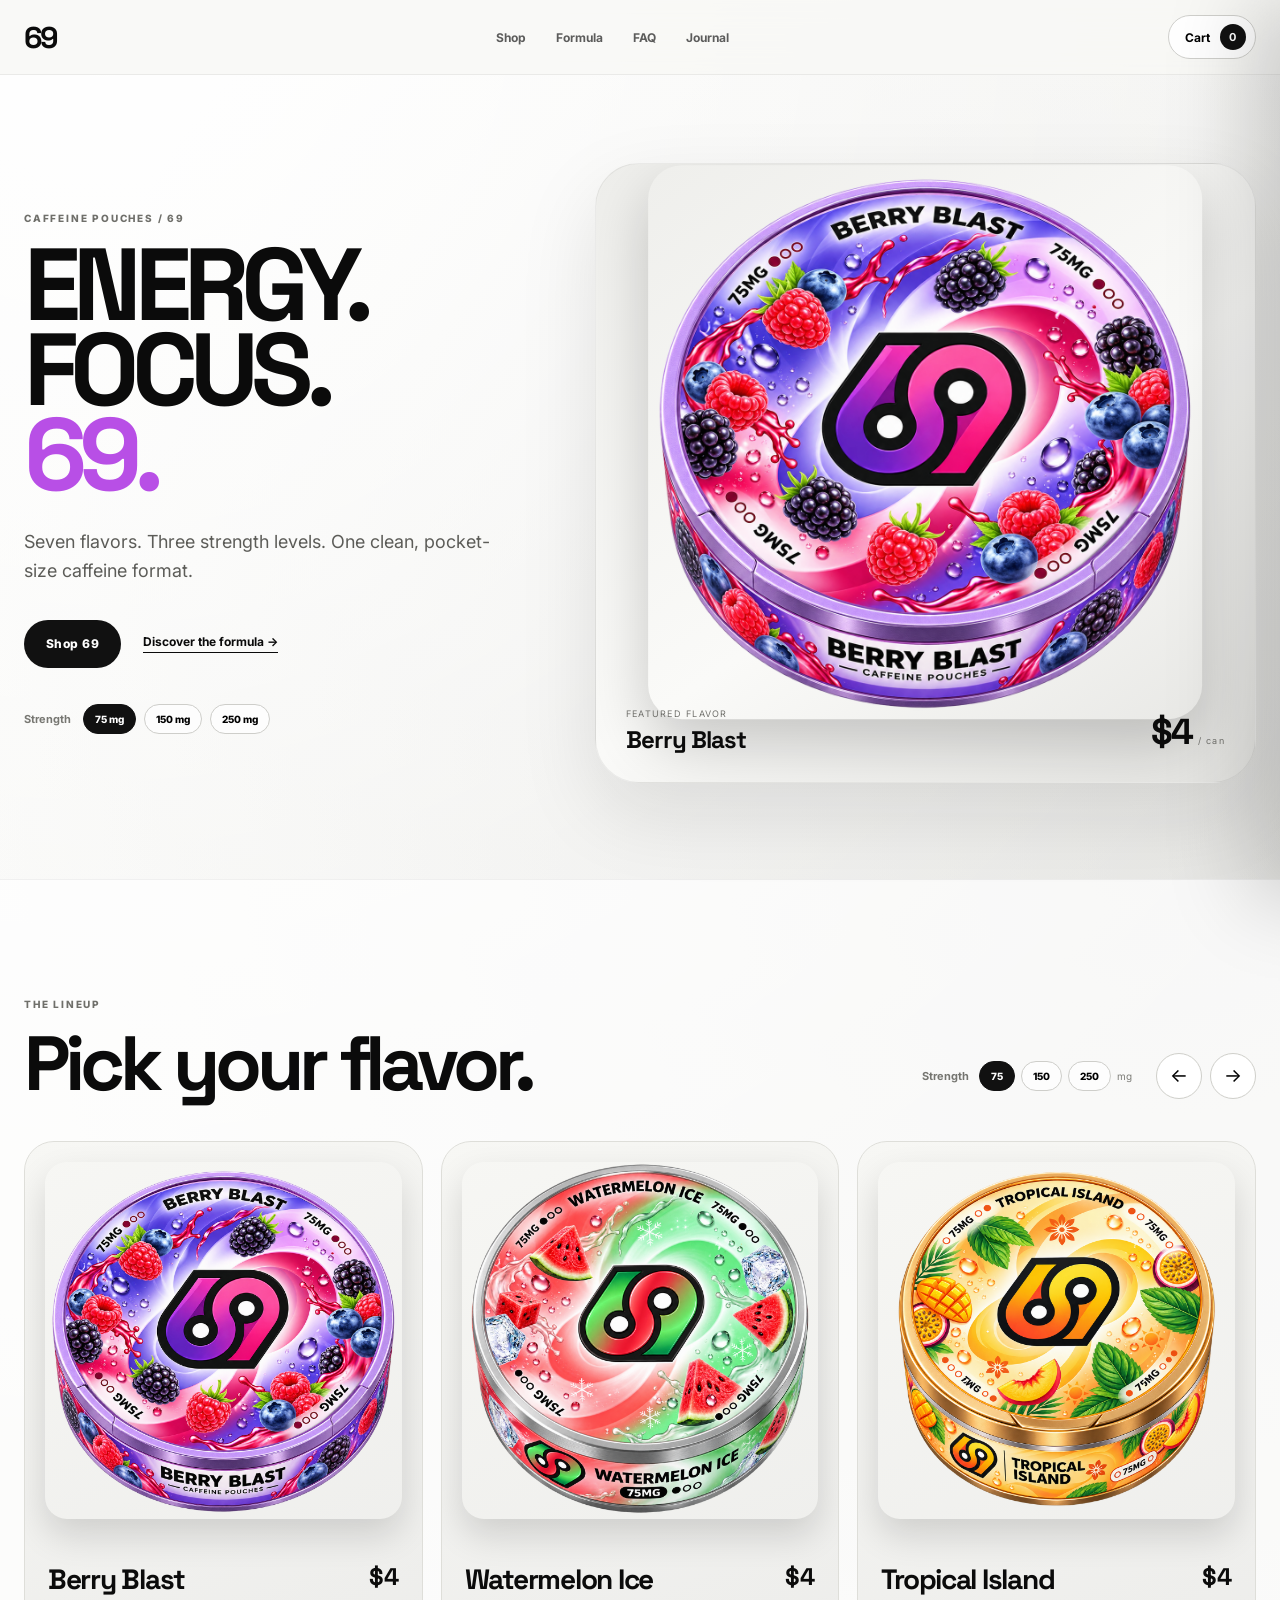
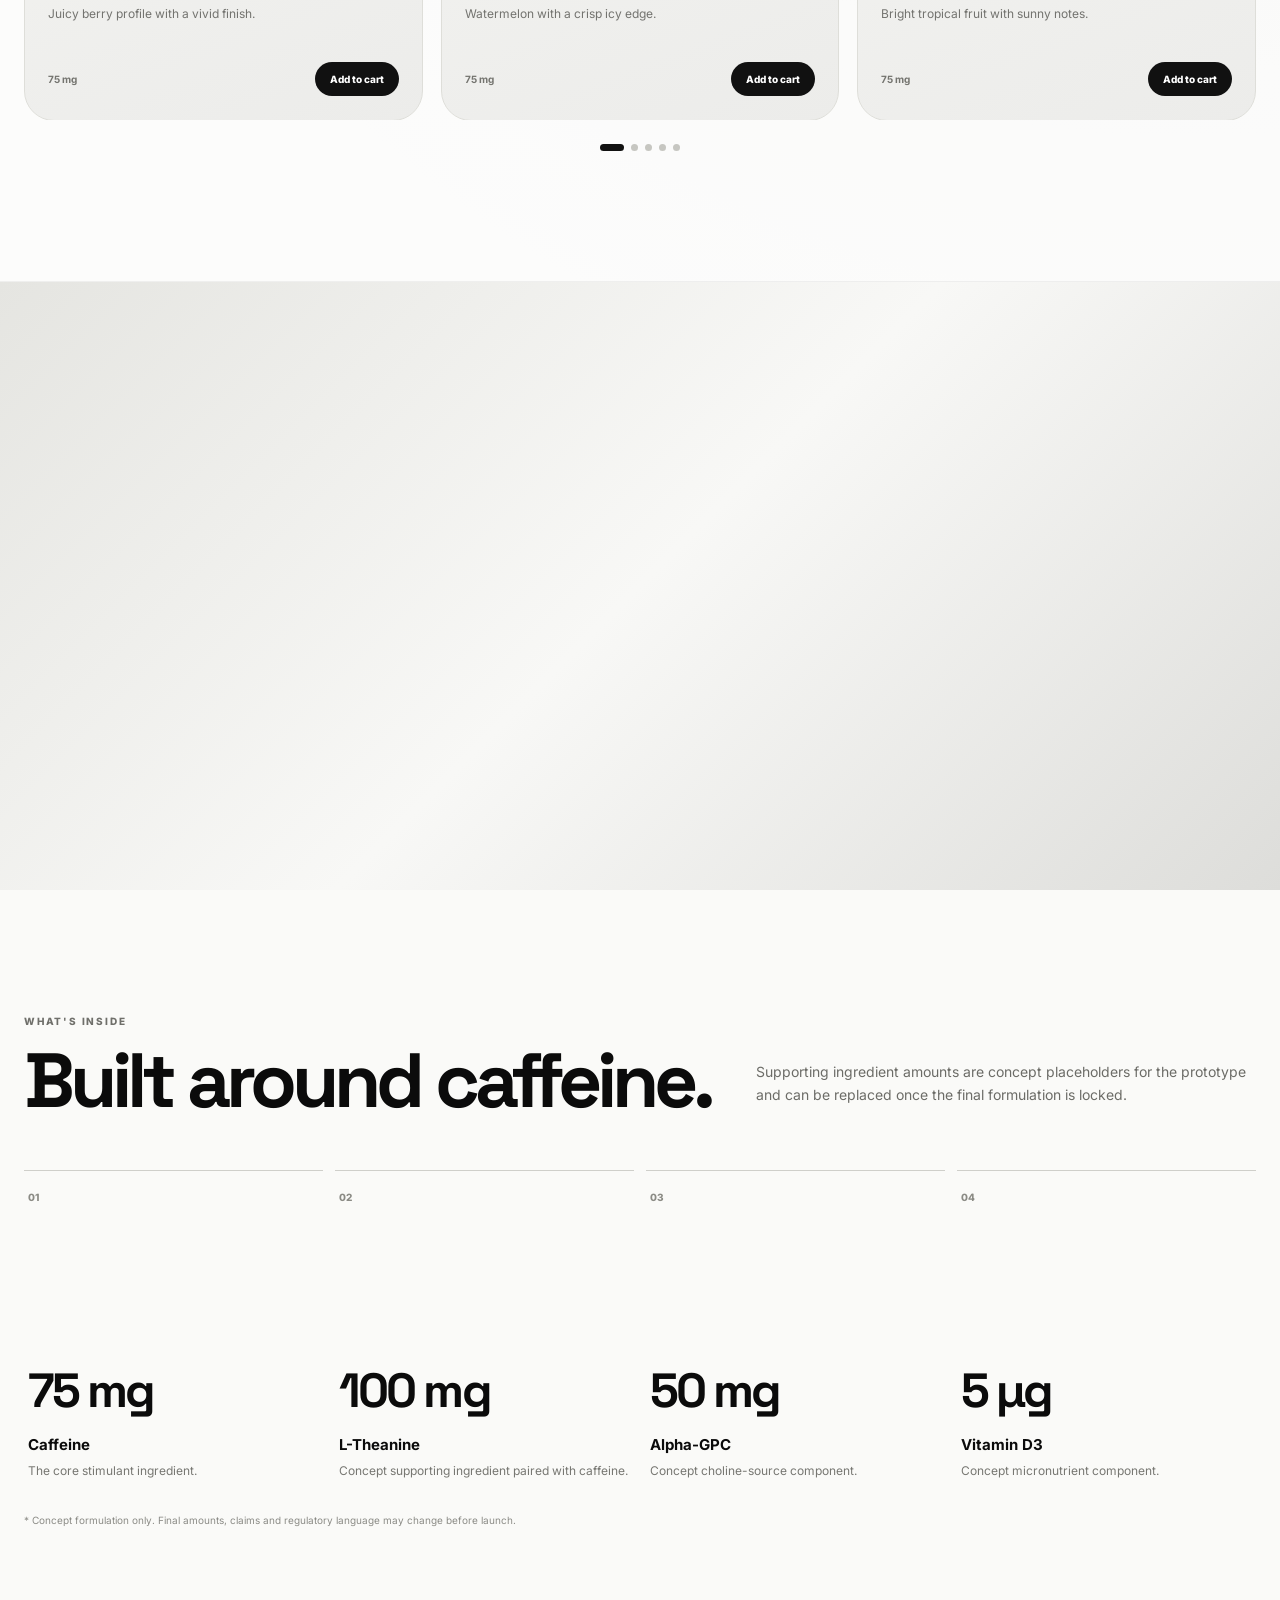
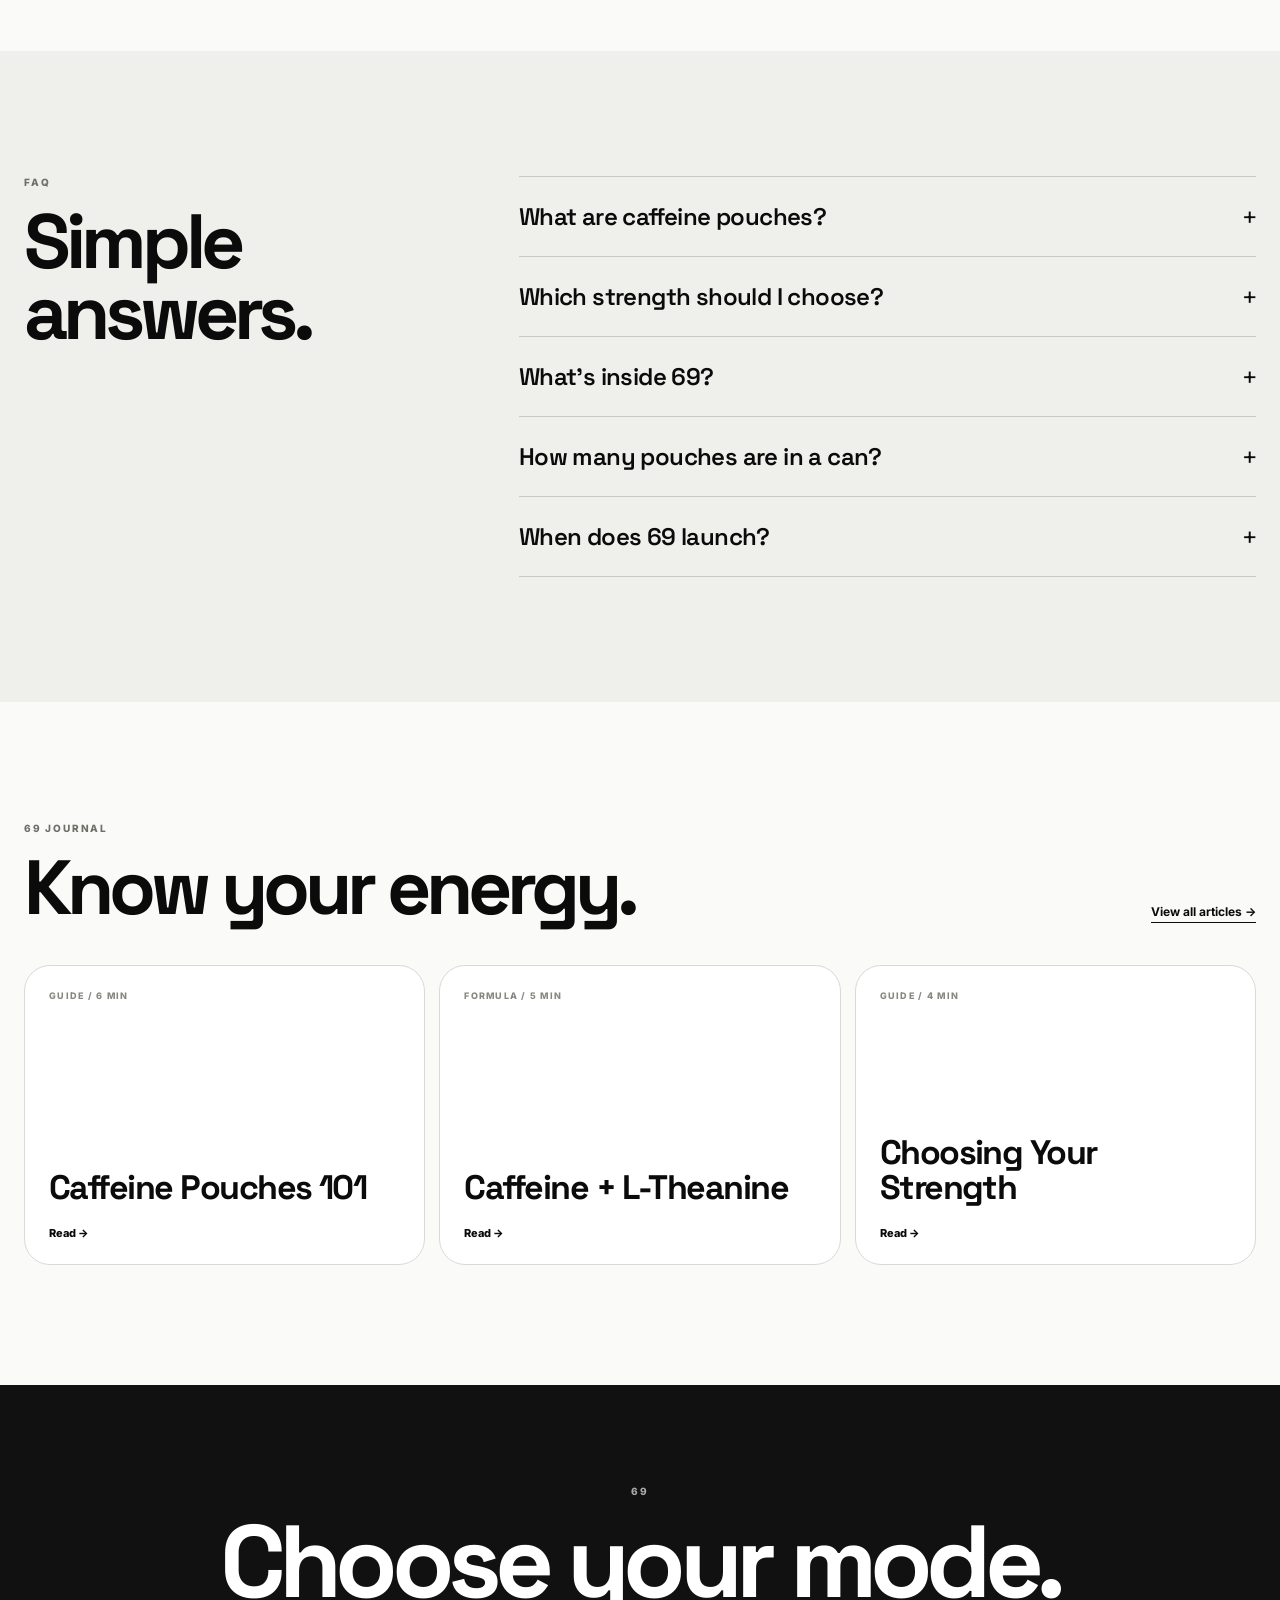
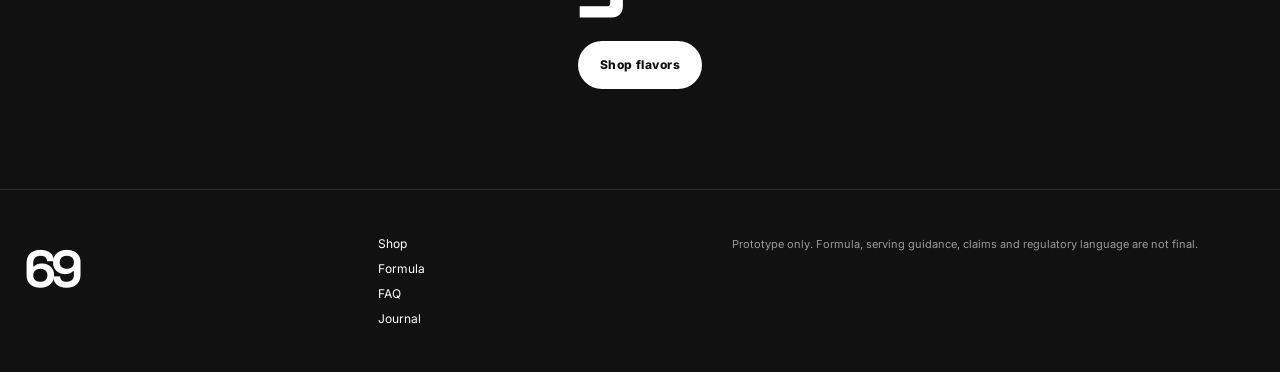
==== index.html @ 5a9ad664 "Add files via upload" ====
<!doctype html>
<html lang="en">
<head>
  <meta charset="utf-8" />
  <meta name="viewport" content="width=device-width, initial-scale=1" />
  <meta name="theme-color" content="#f7f7f5" />
  <meta name="description" content="69 caffeine pouches — seven flavors, three strength levels." />
  <title>69 — Caffeine Pouches</title>
  <link rel="preconnect" href="https://fonts.googleapis.com">
  <link rel="preconnect" href="https://fonts.gstatic.com" crossorigin>
  <link href="https://fonts.googleapis.com/css2?family=Inter:wght@400;500;600;700;800&family=Space+Grotesk:wght@500;600;700&display=swap" rel="stylesheet">
  <link rel="stylesheet" href="styles.css?v=4" />
</head>
<body>
  <header class="site-header">
    <nav class="nav shell">
      <a href="#top" class="logo" aria-label="69 home">69</a>
      <div class="nav-links">
        <a href="#shop">Shop</a>
        <a href="#formula">Formula</a>
        <a href="#faq">FAQ</a>
        <a href="blog.html">Journal</a>
      </div>
      <button class="cart-button" id="cartButton" type="button">Cart <span id="cartCount">0</span></button>
    </nav>
  </header>

  <main id="top">
    <section class="hero">
      <div class="shell hero-grid">
        <div class="hero-copy reveal">
          <p class="kicker">CAFFEINE POUCHES / 69</p>
          <h1>ENERGY.<br>FOCUS.<br><span>69.</span></h1>
          <p class="hero-text">Seven flavors. Three strength levels. One clean, pocket-size caffeine format.</p>
          <div class="hero-actions">
            <a href="#shop" class="button button-dark">Shop 69</a>
            <a href="#formula" class="text-link">Discover the formula →</a>
          </div>
          <div class="strength-inline" aria-label="Select caffeine strength">
            <span>Strength</span>
            <button class="active" data-strength="75" type="button">75 mg</button>
            <button data-strength="150" type="button">150 mg</button>
            <button data-strength="250" type="button">250 mg</button>
          </div>
        </div>

        <div class="hero-product reveal">
          <div class="hero-product-bg"></div>
          <img id="heroImage" src="berry-blast-clean-v4.png" alt="Berry Blast 69 caffeine pouch tin">
          <div class="hero-meta">
            <div><small>FEATURED FLAVOR</small><strong id="heroFlavor">Berry Blast</strong></div>
            <div class="hero-price"><strong id="heroPrice">$4</strong><small>/ can</small></div>
          </div>
        </div>
      </div>
    </section>

    <section class="shop-section" id="shop">
      <div class="shell">
        <div class="section-top reveal">
          <div><p class="kicker">THE LINEUP</p><h2>Pick your flavor.</h2></div>
          <div class="shop-tools">
            <div class="strength-control">
              <span>Strength</span>
              <button class="active" data-strength="75" type="button">75</button>
              <button data-strength="150" type="button">150</button>
              <button data-strength="250" type="button">250</button>
              <em>mg</em>
            </div>
            <div class="carousel-arrows">
              <button id="prevFlavor" type="button" aria-label="Previous flavors">←</button>
              <button id="nextFlavor" type="button" aria-label="Next flavors">→</button>
            </div>
          </div>
        </div>

        <div class="carousel-window reveal"><div class="flavor-track" id="flavorTrack"></div></div>
        <div class="carousel-dots" id="carouselDots" aria-label="Flavor carousel position"></div>
      </div>
    </section>

    <section class="statement-section">
      <div class="shell statement-grid reveal">
        <p class="kicker">THE FORMAT</p>
        <h2>NO CUP.<br>NO CAN.<br>JUST <span>69.</span></h2>
        <p>Designed around a simple idea: caffeine should be easy to carry, easy to choose and easy to fit into your day.</p>
      </div>
    </section>

    <section class="formula-section" id="formula">
      <div class="shell">
        <div class="section-top formula-head reveal">
          <div><p class="kicker">WHAT'S INSIDE</p><h2>Built around caffeine.</h2></div>
          <p>Supporting ingredient amounts are concept placeholders for the prototype and can be replaced once the final formulation is locked.</p>
        </div>
        <div class="formula-grid">
          <article class="formula-item reveal"><span>01</span><strong data-key="caffeine">75 mg</strong><h3>Caffeine</h3><p>The core stimulant ingredient.</p></article>
          <article class="formula-item reveal"><span>02</span><strong data-key="theanine">100 mg</strong><h3>L-Theanine</h3><p>Concept supporting ingredient paired with caffeine.</p></article>
          <article class="formula-item reveal"><span>03</span><strong data-key="alpha">50 mg</strong><h3>Alpha-GPC</h3><p>Concept choline-source component.</p></article>
          <article class="formula-item reveal"><span>04</span><strong data-key="vitd">5 µg</strong><h3>Vitamin D3</h3><p>Concept micronutrient component.</p></article>
        </div>
        <p class="formula-note reveal">* Concept formulation only. Final amounts, claims and regulatory language may change before launch.</p>
      </div>
    </section>

    <section class="faq-section" id="faq">
      <div class="shell faq-grid">
        <div class="faq-title reveal"><p class="kicker">FAQ</p><h2>Simple answers.</h2></div>
        <div class="faq-list">
          <details class="reveal"><summary>What are caffeine pouches?</summary><p>A pouch-format caffeine product concept designed to be used without a drink. Final use instructions and classification will depend on the finished product.</p></details>
          <details class="reveal"><summary>Which strength should I choose?</summary><p>The current concept uses 75 mg, 150 mg and 250 mg tiers. The highest tier is high caffeine and should receive dedicated formulation and safety review before launch.</p></details>
          <details class="reveal"><summary>What's inside 69?</summary><p>The current prototype is built around caffeine with concept amounts of L-Theanine, Alpha-GPC and Vitamin D3. Supporting ingredient amounts are not final.</p></details>
          <details class="reveal"><summary>How many pouches are in a can?</summary><p>That is not locked yet. The website is structured so pouch count, net weight and formula details can be updated later.</p></details>
          <details class="reveal"><summary>When does 69 launch?</summary><p>This is still a concept storefront. Final formulation, production, compliance and launch timing have not been confirmed.</p></details>
        </div>
      </div>
    </section>

    <section class="journal-section">
      <div class="shell">
        <div class="section-top reveal">
          <div><p class="kicker">69 JOURNAL</p><h2>Know your energy.</h2></div>
          <a href="blog.html" class="text-link">View all articles →</a>
        </div>
        <div class="journal-grid">
          <a href="blog.html#what-are-caffeine-pouches" class="journal-card reveal"><small>GUIDE / 6 MIN</small><h3>Caffeine Pouches 101</h3><span>Read →</span></a>
          <a href="blog.html#caffeine-theanine" class="journal-card reveal"><small>FORMULA / 5 MIN</small><h3>Caffeine + L-Theanine</h3><span>Read →</span></a>
          <a href="blog.html#strength" class="journal-card reveal"><small>GUIDE / 4 MIN</small><h3>Choosing Your Strength</h3><span>Read →</span></a>
        </div>
      </div>
    </section>

    <section class="closing-section">
      <div class="shell closing reveal"><p class="kicker">69</p><h2>Choose your mode.</h2><a href="#shop" class="button button-light">Shop flavors</a></div>
    </section>
  </main>

  <footer>
    <div class="shell footer-grid">
      <div class="footer-brand">69</div>
      <div class="footer-links"><a href="#shop">Shop</a><a href="#formula">Formula</a><a href="#faq">FAQ</a><a href="blog.html">Journal</a></div>
      <p>Prototype only. Formula, serving guidance, claims and regulatory language are not final.</p>
    </div>
  </footer>

  <aside class="cart-drawer" id="cartDrawer" aria-hidden="true">
    <div class="cart-overlay" id="cartOverlay"></div>
    <div class="cart-panel">
      <div class="cart-head"><div><small>69 CART</small><h3>Your selection</h3></div><button id="cartClose" type="button" aria-label="Close cart">×</button></div>
      <div id="cartItems" class="cart-items"></div>
      <div id="cartEmpty" class="cart-empty">Your cart is empty.</div>
      <div class="cart-bottom"><div><span>Subtotal</span><strong id="cartTotal">$0</strong></div><button class="button button-dark checkout-button" id="checkoutButton" type="button">Checkout demo</button><small>No payment is processed in this prototype.</small></div>
    </div>
  </aside>

  <div class="toast" id="toast"></div>
  <script src="script.js?v=4"></script>
</body>
</html>
---- styles.css ----
:root{--bg:#f7f7f5;--paper:#fff;--soft:#efefed;--ink:#0b0b0b;--muted:#6f6f6a;--line:#dcdcd7;--accent:#a84fe0;--accent-rgb:168,79,224;--shadow:0 30px 80px rgba(20,20,20,.10)}
*{box-sizing:border-box}html{scroll-behavior:smooth}body{margin:0;background:radial-gradient(circle at 8% 0%,rgba(255,255,255,.95),transparent 28%),radial-gradient(circle at 92% 16%,rgba(215,215,212,.55),transparent 27%),linear-gradient(180deg,#fafaf8 0%,#f3f3f0 45%,#fafaf8 100%);color:var(--ink);font-family:Inter,system-ui,sans-serif;overflow-x:hidden}a{color:inherit;text-decoration:none}button,input{font:inherit}.shell{width:min(1240px,calc(100% - 48px));margin:0 auto}
.site-header{position:sticky;top:0;z-index:50;background:rgba(248,248,246,.82);backdrop-filter:blur(18px);border-bottom:1px solid rgba(0,0,0,.06)}.nav{height:74px;display:flex;align-items:center;justify-content:space-between;gap:28px}.logo{font-family:"Space Grotesk";font-size:30px;font-weight:700;letter-spacing:-.09em}.nav-links{display:flex;gap:30px;font-size:12px;font-weight:700}.nav-links a{opacity:.66;transition:.2s}.nav-links a:hover{opacity:1}.cart-button{border:1px solid #cfcfcb;background:#fff;border-radius:999px;padding:8px 9px 8px 16px;display:flex;align-items:center;gap:10px;font-weight:700;font-size:12px;cursor:pointer}.cart-button span{width:26px;height:26px;border-radius:50%;display:grid;place-items:center;background:#111;color:#fff;font-size:11px}
.hero{padding:88px 0 96px;min-height:780px;display:flex;align-items:center}.hero-grid{display:grid;grid-template-columns:.86fr 1.14fr;gap:72px;align-items:center}.kicker{margin:0 0 18px;font-size:10px;font-weight:800;letter-spacing:.18em;color:#6f6f6a;text-transform:uppercase}.hero h1{margin:0;font-family:"Space Grotesk";font-size:clamp(70px,8vw,122px);line-height:.83;letter-spacing:-.075em;font-weight:700}.hero h1 span{color:var(--accent)}.hero-text{margin:30px 0 0;max-width:520px;font-size:18px;line-height:1.62;color:#5c5c58}.hero-actions{display:flex;align-items:center;gap:22px;margin-top:34px;flex-wrap:wrap}.button{display:inline-flex;align-items:center;justify-content:center;min-height:48px;padding:0 21px;border-radius:999px;border:1px solid transparent;font-size:12px;font-weight:800;letter-spacing:.04em;cursor:pointer}.button-dark{background:#111;color:#fff}.button-light{background:#fff;color:#111}.text-link{font-size:12px;font-weight:700;border-bottom:1px solid currentColor;padding-bottom:3px}.strength-inline{display:flex;align-items:center;gap:8px;margin-top:36px}.strength-inline span{font-size:11px;font-weight:700;color:#777772;margin-right:4px}.strength-inline button,.strength-control button{border:1px solid #cececa;background:rgba(255,255,255,.72);border-radius:999px;padding:8px 11px;font-size:10px;font-weight:800;cursor:pointer;transition:.2s}.strength-inline button.active,.strength-control button.active{background:#111;color:#fff;border-color:#111}
.hero-product{position:relative;min-height:620px;border-radius:44px;overflow:hidden;background:radial-gradient(circle at 55% 42%,rgba(var(--accent-rgb),.14),transparent 28%),linear-gradient(145deg,#eeeeeb,#fafaf8 55%,#e4e4e1);border:1px solid rgba(0,0,0,.06);box-shadow:var(--shadow)}.hero-product-bg{position:absolute;inset:10% 14% 15%;border-radius:50%;filter:blur(30px);background:radial-gradient(circle,rgba(var(--accent-rgb),.20),transparent 66%)}.hero-product img{position:absolute;width:min(84%,590px);left:50%;top:45%;transform:translate(-50%,-50%);border-radius:34px;box-shadow:0 24px 60px rgba(0,0,0,.20);transition:opacity .25s ease,transform .35s ease}.hero-meta{position:absolute;left:30px;right:30px;bottom:27px;display:flex;align-items:flex-end;justify-content:space-between;gap:24px}.hero-meta small{display:block;font-size:9px;letter-spacing:.14em;color:#70706c;margin-bottom:5px}.hero-meta strong{font-family:"Space Grotesk";font-size:24px;letter-spacing:-.04em}.hero-price{text-align:right}.hero-price strong{font-size:36px}.hero-price small{display:inline;margin-left:5px}
.shop-section{padding:118px 0 130px;background:rgba(255,255,255,.72);border-top:1px solid rgba(0,0,0,.05);border-bottom:1px solid rgba(0,0,0,.05)}.section-top{display:flex;justify-content:space-between;align-items:flex-end;gap:40px;margin-bottom:42px}.section-top h2,.statement-grid h2,.faq-title h2,.closing h2{margin:0;font-family:"Space Grotesk";font-size:clamp(50px,6vw,86px);letter-spacing:-.065em;line-height:.92}.shop-tools{display:flex;align-items:center;gap:24px}.strength-control{display:flex;align-items:center;gap:6px}.strength-control>span{font-size:11px;font-weight:700;color:#757570;margin-right:4px}.strength-control em{font-style:normal;font-size:10px;color:#7c7c77}.carousel-arrows{display:flex;gap:8px}.carousel-arrows button{width:46px;height:46px;border-radius:50%;border:1px solid #cfcfca;background:#fff;font-size:19px;cursor:pointer;transition:.2s}.carousel-arrows button:hover{background:#111;color:#fff;border-color:#111}.carousel-window{overflow:hidden}.flavor-track{display:flex;gap:18px;transition:transform .55s cubic-bezier(.22,.61,.36,1);will-change:transform}.flavor-card{flex:0 0 calc((100% - 36px)/3);background:linear-gradient(160deg,#f7f7f4,#ececea);border:1px solid #deded9;border-radius:30px;overflow:hidden;transition:.28s ease;position:relative}.flavor-card:hover{transform:translateY(-5px);box-shadow:0 24px 55px rgba(20,20,20,.09)}.flavor-visual{aspect-ratio:1/1;display:flex;align-items:center;justify-content:center;padding:20px;background:radial-gradient(circle at 50% 48%,rgba(var(--local-rgb),.12),transparent 50%)}.flavor-visual img{width:100%;display:block;border-radius:22px;box-shadow:0 16px 35px rgba(0,0,0,.14);transition:.35s ease}.flavor-info{padding:22px 23px 24px}.flavor-info-row{display:flex;align-items:flex-start;justify-content:space-between;gap:18px}.flavor-info h3{margin:0;font-family:"Space Grotesk";font-size:28px;letter-spacing:-.045em}.flavor-info p{margin:8px 0 0;color:#73736f;font-size:12px;line-height:1.5;min-height:37px}.flavor-price{font-family:"Space Grotesk";font-size:24px;font-weight:700;white-space:nowrap}.flavor-actions{display:flex;align-items:center;justify-content:space-between;gap:12px;margin-top:20px}.flavor-strength{font-size:10px;color:#74746f;font-weight:700}.add-button{border:0;background:#111;color:#fff;border-radius:999px;padding:11px 15px;font-size:10px;font-weight:800;cursor:pointer}.carousel-dots{display:flex;justify-content:center;gap:7px;margin-top:24px}.carousel-dots button{width:7px;height:7px;border:0;border-radius:50%;background:#c6c6c1;padding:0;cursor:pointer;transition:.2s}.carousel-dots button.active{width:24px;border-radius:999px;background:#111}
.statement-section{padding:145px 0;background:linear-gradient(135deg,#e5e5e1 0%,#f8f8f6 50%,#ddddda 100%)}.statement-grid{display:grid;grid-template-columns:.35fr 1.3fr .55fr;gap:44px;align-items:end}.statement-grid h2{font-size:clamp(72px,9vw,132px)}.statement-grid h2 span{color:var(--accent)}.statement-grid>p:last-child{font-size:15px;line-height:1.65;color:#656560;margin:0 0 8px}
.formula-section{padding:125px 0;background:#fafaf8}.formula-head>p{max-width:500px;margin:0 0 10px;color:#6c6c67;line-height:1.65;font-size:14px}.formula-grid{display:grid;grid-template-columns:repeat(4,1fr);gap:12px;margin-top:54px}.formula-item{min-height:310px;border-top:1px solid #cfcfca;padding:20px 4px 0;display:flex;flex-direction:column}.formula-item>span{font-size:10px;font-weight:800;color:#8b8b85}.formula-item strong{margin:auto 0 14px;font-family:"Space Grotesk";font-size:48px;letter-spacing:-.06em}.formula-item h3{margin:0 0 8px;font-size:15px}.formula-item p{margin:0;color:#777772;font-size:12px;line-height:1.5}.formula-note{margin:34px 0 0;color:#8b8b86;font-size:10px}
.faq-section{padding:125px 0;background:#efefec}.faq-grid{display:grid;grid-template-columns:.72fr 1.28fr;gap:80px}.faq-title{position:sticky;top:120px;align-self:start}.faq-list{border-top:1px solid #c9c9c4}.faq-list details{border-bottom:1px solid #c9c9c4}.faq-list summary{list-style:none;cursor:pointer;padding:24px 0;font-family:"Space Grotesk";font-size:24px;font-weight:600;letter-spacing:-.025em;display:flex;justify-content:space-between;gap:20px}.faq-list summary::-webkit-details-marker{display:none}.faq-list summary:after{content:"+";font-family:Inter;font-weight:400}.faq-list details[open] summary:after{content:"−"}.faq-list p{margin:0;padding:0 0 24px;color:#686863;line-height:1.65;max-width:760px;font-size:14px}
.journal-section{padding:120px 0;background:#fafaf8}.journal-grid{display:grid;grid-template-columns:repeat(3,1fr);gap:14px}.journal-card{min-height:300px;border-radius:26px;padding:24px;border:1px solid #dadad5;background:#fff;display:flex;flex-direction:column;transition:.25s}.journal-card:hover{transform:translateY(-4px);box-shadow:0 20px 45px rgba(0,0,0,.07)}.journal-card small{font-size:9px;letter-spacing:.14em;color:#888882;font-weight:800}.journal-card h3{margin:auto 0 20px;font-family:"Space Grotesk";font-size:34px;line-height:1.02;letter-spacing:-.045em}.journal-card span{font-size:11px;font-weight:800}
.closing-section{padding:100px 0;background:#111;color:#fff}.closing{text-align:center}.closing .kicker{color:#aaa}.closing h2{font-size:clamp(64px,8vw,112px);margin-bottom:32px}footer{background:#111;color:#fff;border-top:1px solid rgba(255,255,255,.12);padding:46px 0}.footer-grid{display:grid;grid-template-columns:.6fr .6fr 1fr;gap:40px;align-items:start}.footer-brand{font-family:"Space Grotesk";font-size:52px;font-weight:700;letter-spacing:-.09em}.footer-links{display:grid;gap:10px;font-size:12px}.footer-grid p{margin:0;color:#999;font-size:11px;line-height:1.6}
.cart-drawer{position:fixed;inset:0;z-index:100;pointer-events:none}.cart-drawer.open{pointer-events:auto}.cart-overlay{position:absolute;inset:0;background:rgba(0,0,0,.25);opacity:0;transition:.25s}.cart-drawer.open .cart-overlay{opacity:1}.cart-panel{position:absolute;right:0;top:0;height:100%;width:min(440px,100%);background:#fafaf8;transform:translateX(100%);transition:.32s ease;padding:28px;display:flex;flex-direction:column;box-shadow:-30px 0 80px rgba(0,0,0,.18)}.cart-drawer.open .cart-panel{transform:none}.cart-head{display:flex;justify-content:space-between;align-items:flex-start;border-bottom:1px solid #d4d4cf;padding-bottom:20px}.cart-head small{font-size:9px;letter-spacing:.15em;color:#777}.cart-head h3{font-family:"Space Grotesk";font-size:32px;margin:5px 0 0;letter-spacing:-.04em}.cart-head button{border:0;background:transparent;font-size:28px;cursor:pointer}.cart-items{display:grid;gap:12px;margin-top:18px;overflow:auto}.cart-item{display:grid;grid-template-columns:70px 1fr auto;gap:13px;align-items:center;padding:10px 0;border-bottom:1px solid #deded9}.cart-item img{width:70px;height:70px;object-fit:cover;border-radius:14px}.cart-item strong{font-size:13px}.cart-item small{display:block;margin-top:4px;color:#777;font-size:10px}.cart-item button{border:0;background:transparent;cursor:pointer;font-size:18px}.cart-empty{margin:auto;text-align:center;color:#8a8a85;font-size:13px}.cart-bottom{margin-top:auto;border-top:1px solid #d4d4cf;padding-top:20px}.cart-bottom>div{display:flex;justify-content:space-between;margin-bottom:18px}.cart-bottom span{font-size:12px}.cart-bottom strong{font-family:"Space Grotesk";font-size:28px}.checkout-button{width:100%}.cart-bottom>small{display:block;text-align:center;color:#858580;font-size:9px;margin-top:10px}.toast{position:fixed;left:50%;bottom:28px;transform:translate(-50%,20px);z-index:130;background:#111;color:#fff;padding:12px 16px;border-radius:999px;font-size:11px;font-weight:700;opacity:0;pointer-events:none;transition:.25s}.toast.show{opacity:1;transform:translate(-50%,0)}.reveal{opacity:0;transform:translateY(18px);transition:opacity .65s ease,transform .65s ease}.reveal.in-view{opacity:1;transform:none}
@media(max-width:1050px){.hero-grid{grid-template-columns:1fr;gap:44px}.hero{padding-top:70px}.hero-product{min-height:600px}.flavor-card{flex-basis:calc((100% - 18px)/2)}.statement-grid{grid-template-columns:1fr}.formula-grid{grid-template-columns:repeat(2,1fr)}.faq-grid{grid-template-columns:1fr;gap:45px}.faq-title{position:static}}
@media(max-width:720px){.shell{width:min(100% - 28px,1240px)}.nav-links{display:none}.hero{padding:60px 0 70px;min-height:auto}.hero h1{font-size:clamp(64px,20vw,90px)}.hero-product{min-height:480px;border-radius:28px}.hero-product img{width:88%}.hero-meta{left:20px;right:20px;bottom:18px}.section-top{align-items:flex-start;flex-direction:column}.shop-tools{width:100%;justify-content:space-between}.flavor-card{flex-basis:100%}.shop-section,.formula-section,.faq-section,.journal-section{padding:85px 0}.statement-section{padding:95px 0}.statement-grid h2{font-size:clamp(58px,18vw,90px)}.formula-grid{grid-template-columns:1fr}.formula-item{min-height:220px}.journal-grid{grid-template-columns:1fr}.footer-grid{grid-template-columns:1fr}.strength-inline{flex-wrap:wrap}}

/* V4 stability fix */
.hero-product img,
.flavor-visual img,
.cart-item img{
  image-rendering:auto;
  backface-visibility:visible;
  will-change:auto;
}
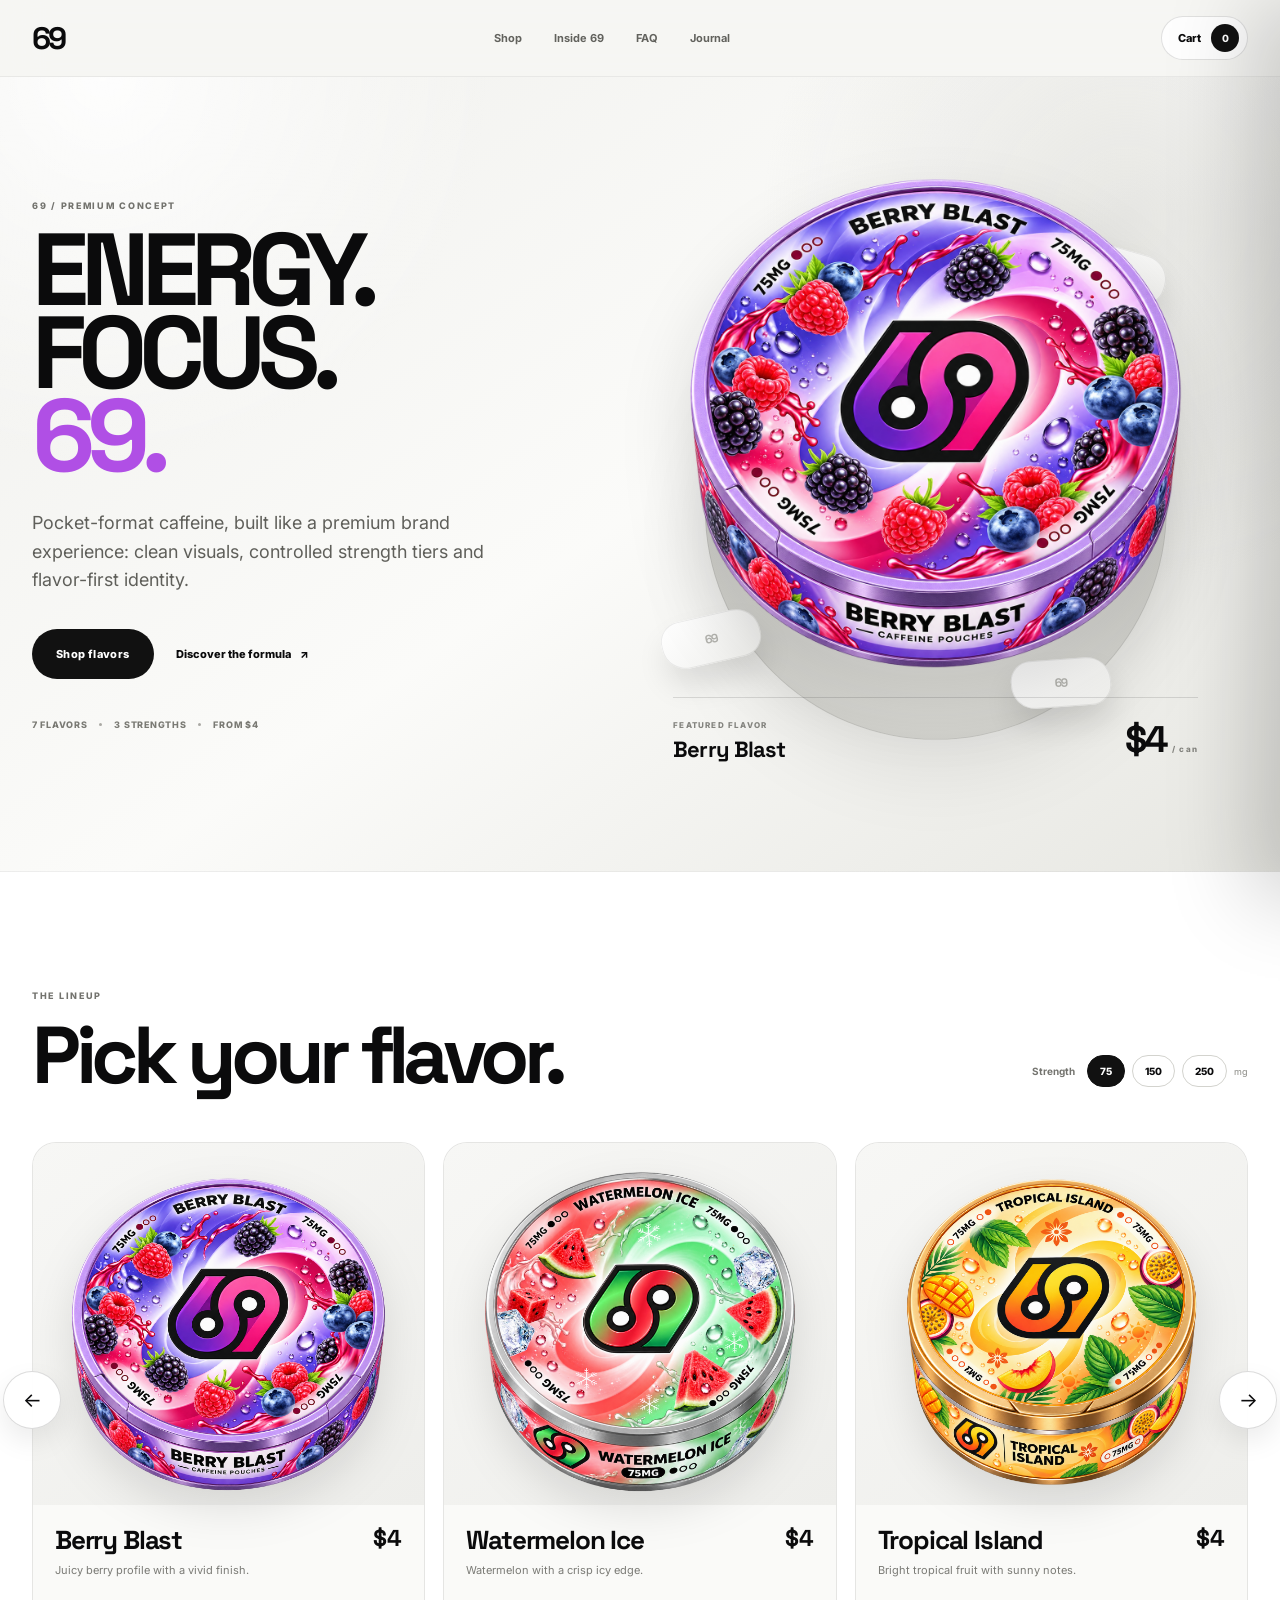
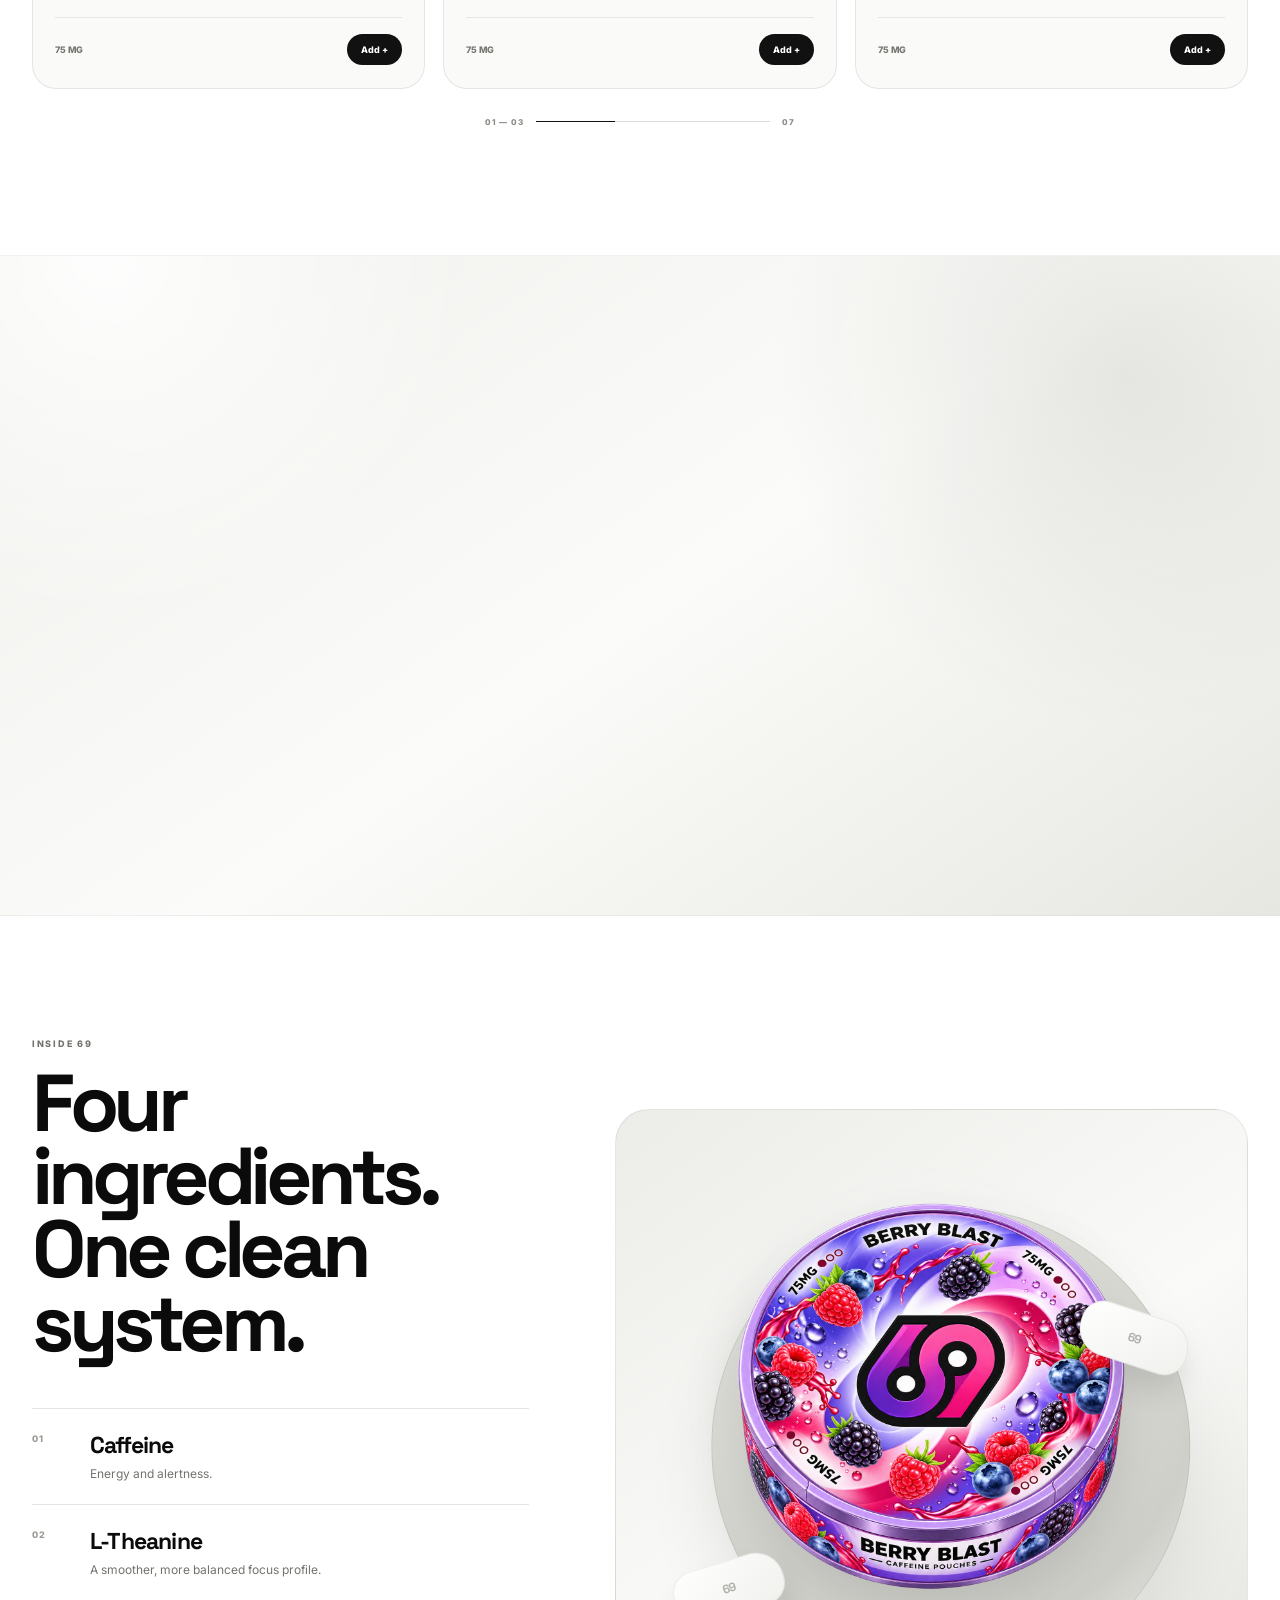
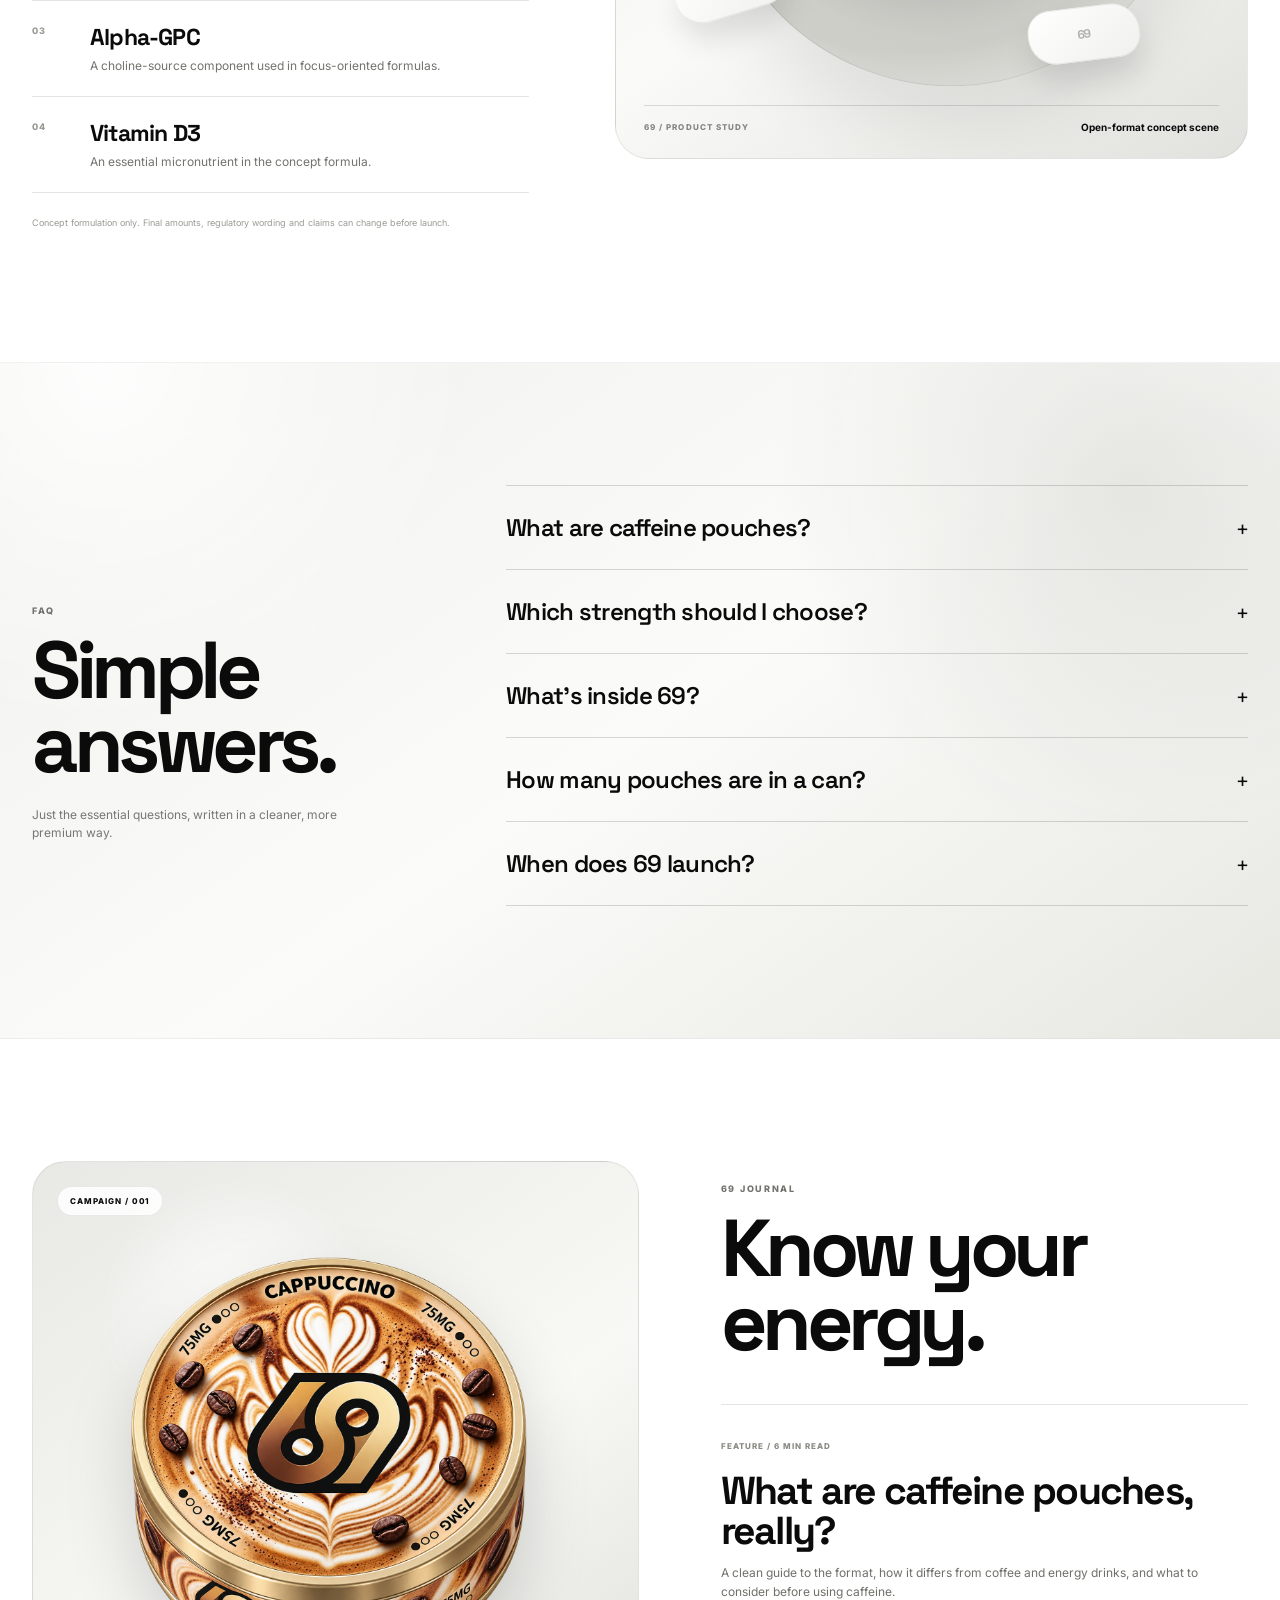
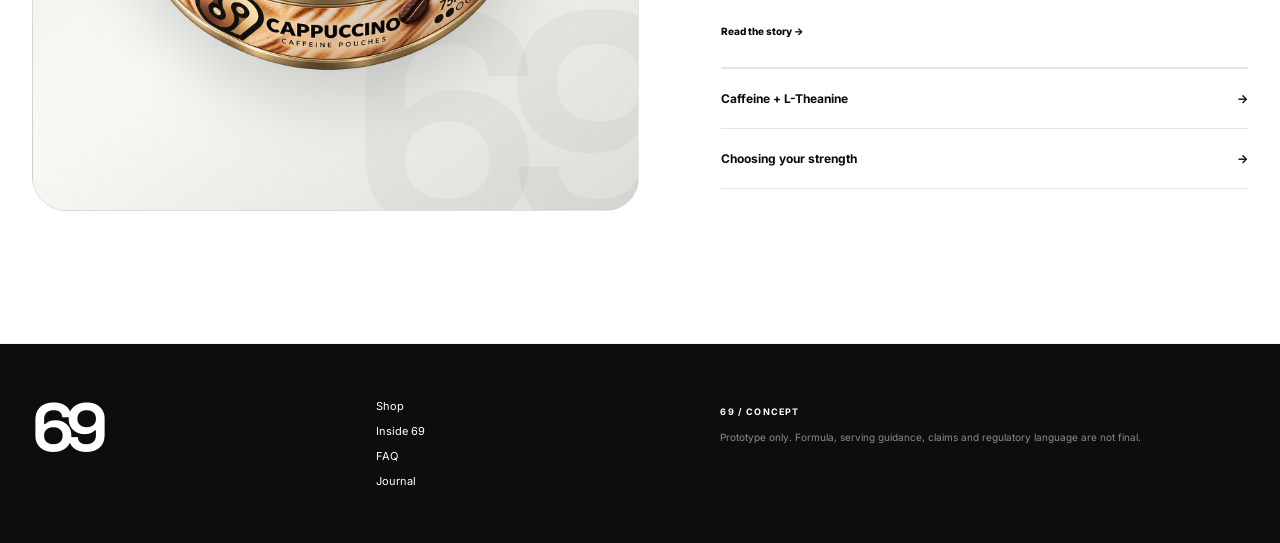
==== commit 0bd661d1: "Add files via upload" ====
--- a/index.html
+++ b/index.html
@@ -2,22 +2,22 @@
 <html lang="en">
 <head>
   <meta charset="utf-8" />
-  <meta name="viewport" content="width=device-width, initial-scale=1" />
-  <meta name="theme-color" content="#f7f7f5" />
-  <meta name="description" content="69 caffeine pouches — seven flavors, three strength levels." />
+  <meta name="viewport" content="width=device-width,initial-scale=1" />
+  <meta name="theme-color" content="#f3f3f0" />
+  <meta name="description" content="69 caffeine pouches — clean premium concept storefront." />
   <title>69 — Caffeine Pouches</title>
   <link rel="preconnect" href="https://fonts.googleapis.com">
   <link rel="preconnect" href="https://fonts.gstatic.com" crossorigin>
   <link href="https://fonts.googleapis.com/css2?family=Inter:wght@400;500;600;700;800&family=Space+Grotesk:wght@500;600;700&display=swap" rel="stylesheet">
-  <link rel="stylesheet" href="styles.css?v=4" />
+  <link rel="stylesheet" href="styles.css?v=5full" />
 </head>
 <body>
   <header class="site-header">
     <nav class="nav shell">
-      <a href="#top" class="logo" aria-label="69 home">69</a>
+      <a href="#top" class="wordmark" aria-label="69 home">69</a>
       <div class="nav-links">
         <a href="#shop">Shop</a>
-        <a href="#formula">Formula</a>
+        <a href="#inside">Inside 69</a>
         <a href="#faq">FAQ</a>
         <a href="blog.html">Journal</a>
       </div>
@@ -26,134 +26,225 @@
   </header>
 
   <main id="top">
-    <section class="hero">
+    <section class="panel panel-hero">
       <div class="shell hero-grid">
         <div class="hero-copy reveal">
-          <p class="kicker">CAFFEINE POUCHES / 69</p>
+          <p class="eyebrow">69 / PREMIUM CONCEPT</p>
           <h1>ENERGY.<br>FOCUS.<br><span>69.</span></h1>
-          <p class="hero-text">Seven flavors. Three strength levels. One clean, pocket-size caffeine format.</p>
+          <p class="hero-lead">Pocket-format caffeine, built like a premium brand experience: clean visuals, controlled strength tiers and flavor-first identity.</p>
           <div class="hero-actions">
-            <a href="#shop" class="button button-dark">Shop 69</a>
-            <a href="#formula" class="text-link">Discover the formula →</a>
-          </div>
-          <div class="strength-inline" aria-label="Select caffeine strength">
+            <a href="#shop" class="button button-dark">Shop flavors</a>
+            <a href="#inside" class="quiet-link">Discover the formula <span>↗</span></a>
+          </div>
+          <div class="hero-proof">
+            <span>7 flavors</span><i></i><span>3 strengths</span><i></i><span>from $4</span>
+          </div>
+        </div>
+
+        <div class="hero-stage reveal">
+          <div class="hero-glow"></div>
+          <div class="hero-shadow-disc"></div>
+          <div class="hero-bg-word">69</div>
+
+          <div class="float-pouch pouch-a"></div>
+          <div class="float-pouch pouch-b"></div>
+          <div class="float-pouch pouch-c"></div>
+
+          <img id="heroImage" class="hero-can" src="berry-blast-clean-v4.png" alt="Berry Blast 69 caffeine pouch tin">
+
+          <div class="hero-footer">
+            <div class="hero-meta">
+              <small>FEATURED FLAVOR</small>
+              <strong id="heroFlavor">Berry Blast</strong>
+            </div>
+            <div class="hero-price">
+              <strong id="heroPrice">$4</strong><small>/ can</small>
+            </div>
+          </div>
+        </div>
+      </div>
+    </section>
+
+    <section class="panel panel-shop" id="shop">
+      <div class="shell">
+        <div class="section-heading reveal">
+          <div>
+            <p class="eyebrow">THE LINEUP</p>
+            <h2>Pick your flavor.</h2>
+          </div>
+
+          <div class="strength-control" aria-label="Select caffeine strength">
             <span>Strength</span>
-            <button class="active" data-strength="75" type="button">75 mg</button>
-            <button data-strength="150" type="button">150 mg</button>
-            <button data-strength="250" type="button">250 mg</button>
-          </div>
-        </div>
-
-        <div class="hero-product reveal">
-          <div class="hero-product-bg"></div>
-          <img id="heroImage" src="berry-blast-clean-v4.png" alt="Berry Blast 69 caffeine pouch tin">
-          <div class="hero-meta">
-            <div><small>FEATURED FLAVOR</small><strong id="heroFlavor">Berry Blast</strong></div>
-            <div class="hero-price"><strong id="heroPrice">$4</strong><small>/ can</small></div>
-          </div>
-        </div>
-      </div>
-    </section>
-
-    <section class="shop-section" id="shop">
-      <div class="shell">
-        <div class="section-top reveal">
-          <div><p class="kicker">THE LINEUP</p><h2>Pick your flavor.</h2></div>
-          <div class="shop-tools">
-            <div class="strength-control">
-              <span>Strength</span>
-              <button class="active" data-strength="75" type="button">75</button>
-              <button data-strength="150" type="button">150</button>
-              <button data-strength="250" type="button">250</button>
-              <em>mg</em>
-            </div>
-            <div class="carousel-arrows">
-              <button id="prevFlavor" type="button" aria-label="Previous flavors">←</button>
-              <button id="nextFlavor" type="button" aria-label="Next flavors">→</button>
-            </div>
-          </div>
-        </div>
-
-        <div class="carousel-window reveal"><div class="flavor-track" id="flavorTrack"></div></div>
-        <div class="carousel-dots" id="carouselDots" aria-label="Flavor carousel position"></div>
-      </div>
-    </section>
-
-    <section class="statement-section">
-      <div class="shell statement-grid reveal">
-        <p class="kicker">THE FORMAT</p>
+            <button class="active" data-strength="75" type="button">75</button>
+            <button data-strength="150" type="button">150</button>
+            <button data-strength="250" type="button">250</button>
+            <em>mg</em>
+          </div>
+        </div>
+
+        <div class="product-carousel reveal">
+          <button class="edge-arrow edge-arrow-left" id="prevFlavor" type="button" aria-label="Previous flavors"><span>←</span></button>
+          <div class="carousel-window">
+            <div class="flavor-track" id="flavorTrack"></div>
+          </div>
+          <button class="edge-arrow edge-arrow-right" id="nextFlavor" type="button" aria-label="Next flavors"><span>→</span></button>
+        </div>
+
+        <div class="carousel-status">
+          <span id="carouselCounter">01 — 03</span>
+          <div class="carousel-line"><i id="carouselProgress"></i></div>
+          <span>07</span>
+        </div>
+      </div>
+    </section>
+
+    <section class="panel panel-statement">
+      <div class="shell statement-layout reveal">
+        <p class="eyebrow">THE FORMAT</p>
         <h2>NO CUP.<br>NO CAN.<br>JUST <span>69.</span></h2>
-        <p>Designed around a simple idea: caffeine should be easy to carry, easy to choose and easy to fit into your day.</p>
-      </div>
-    </section>
-
-    <section class="formula-section" id="formula">
-      <div class="shell">
-        <div class="section-top formula-head reveal">
-          <div><p class="kicker">WHAT'S INSIDE</p><h2>Built around caffeine.</h2></div>
-          <p>Supporting ingredient amounts are concept placeholders for the prototype and can be replaced once the final formulation is locked.</p>
-        </div>
-        <div class="formula-grid">
-          <article class="formula-item reveal"><span>01</span><strong data-key="caffeine">75 mg</strong><h3>Caffeine</h3><p>The core stimulant ingredient.</p></article>
-          <article class="formula-item reveal"><span>02</span><strong data-key="theanine">100 mg</strong><h3>L-Theanine</h3><p>Concept supporting ingredient paired with caffeine.</p></article>
-          <article class="formula-item reveal"><span>03</span><strong data-key="alpha">50 mg</strong><h3>Alpha-GPC</h3><p>Concept choline-source component.</p></article>
-          <article class="formula-item reveal"><span>04</span><strong data-key="vitd">5 µg</strong><h3>Vitamin D3</h3><p>Concept micronutrient component.</p></article>
-        </div>
-        <p class="formula-note reveal">* Concept formulation only. Final amounts, claims and regulatory language may change before launch.</p>
-      </div>
-    </section>
-
-    <section class="faq-section" id="faq">
+        <p class="statement-copy">Built around a simple idea: energy should look premium, travel lightly and fit modern routines.</p>
+      </div>
+    </section>
+
+    <section class="panel panel-inside" id="inside">
+      <div class="shell inside-grid">
+        <div class="inside-copy reveal">
+          <p class="eyebrow">INSIDE 69</p>
+          <h2>Four ingredients.<br>One clean system.</h2>
+
+          <div class="ingredient-list">
+            <article class="ingredient-row">
+              <div class="ingredient-index">01</div>
+              <div><h3>Caffeine</h3><p>Energy and alertness.</p></div>
+            </article>
+            <article class="ingredient-row">
+              <div class="ingredient-index">02</div>
+              <div><h3>L-Theanine</h3><p>A smoother, more balanced focus profile.</p></div>
+            </article>
+            <article class="ingredient-row">
+              <div class="ingredient-index">03</div>
+              <div><h3>Alpha-GPC</h3><p>A choline-source component used in focus-oriented formulas.</p></div>
+            </article>
+            <article class="ingredient-row">
+              <div class="ingredient-index">04</div>
+              <div><h3>Vitamin D3</h3><p>An essential micronutrient in the concept formula.</p></div>
+            </article>
+          </div>
+
+          <p class="formula-note">Concept formulation only. Final amounts, regulatory wording and claims can change before launch.</p>
+        </div>
+
+        <div class="inside-visual reveal">
+          <div class="inside-light"></div>
+          <div class="inside-disc"></div>
+          <img class="inside-can" src="berry-blast-clean-v4.png" alt="69 Berry Blast tin">
+          <div class="inside-pouch ip-1"></div>
+          <div class="inside-pouch ip-2"></div>
+          <div class="inside-pouch ip-3"></div>
+          <div class="inside-caption">
+            <span>69 / PRODUCT STUDY</span>
+            <strong>Open-format concept scene</strong>
+          </div>
+        </div>
+      </div>
+    </section>
+
+    <section class="panel panel-faq" id="faq">
       <div class="shell faq-grid">
-        <div class="faq-title reveal"><p class="kicker">FAQ</p><h2>Simple answers.</h2></div>
+        <div class="faq-intro reveal">
+          <p class="eyebrow">FAQ</p>
+          <h2>Simple answers.</h2>
+          <p>Just the essential questions, written in a cleaner, more premium way.</p>
+        </div>
+
         <div class="faq-list">
-          <details class="reveal"><summary>What are caffeine pouches?</summary><p>A pouch-format caffeine product concept designed to be used without a drink. Final use instructions and classification will depend on the finished product.</p></details>
-          <details class="reveal"><summary>Which strength should I choose?</summary><p>The current concept uses 75 mg, 150 mg and 250 mg tiers. The highest tier is high caffeine and should receive dedicated formulation and safety review before launch.</p></details>
-          <details class="reveal"><summary>What's inside 69?</summary><p>The current prototype is built around caffeine with concept amounts of L-Theanine, Alpha-GPC and Vitamin D3. Supporting ingredient amounts are not final.</p></details>
-          <details class="reveal"><summary>How many pouches are in a can?</summary><p>That is not locked yet. The website is structured so pouch count, net weight and formula details can be updated later.</p></details>
-          <details class="reveal"><summary>When does 69 launch?</summary><p>This is still a concept storefront. Final formulation, production, compliance and launch timing have not been confirmed.</p></details>
-        </div>
-      </div>
-    </section>
-
-    <section class="journal-section">
-      <div class="shell">
-        <div class="section-top reveal">
-          <div><p class="kicker">69 JOURNAL</p><h2>Know your energy.</h2></div>
-          <a href="blog.html" class="text-link">View all articles →</a>
-        </div>
-        <div class="journal-grid">
-          <a href="blog.html#what-are-caffeine-pouches" class="journal-card reveal"><small>GUIDE / 6 MIN</small><h3>Caffeine Pouches 101</h3><span>Read →</span></a>
-          <a href="blog.html#caffeine-theanine" class="journal-card reveal"><small>FORMULA / 5 MIN</small><h3>Caffeine + L-Theanine</h3><span>Read →</span></a>
-          <a href="blog.html#strength" class="journal-card reveal"><small>GUIDE / 4 MIN</small><h3>Choosing Your Strength</h3><span>Read →</span></a>
-        </div>
-      </div>
-    </section>
-
-    <section class="closing-section">
-      <div class="shell closing reveal"><p class="kicker">69</p><h2>Choose your mode.</h2><a href="#shop" class="button button-light">Shop flavors</a></div>
+          <details class="reveal">
+            <summary>What are caffeine pouches?</summary>
+            <p>A pouch-format caffeine concept designed to support a portable, no-liquid routine. Final usage and classification depend on the finished product.</p>
+          </details>
+          <details class="reveal">
+            <summary>Which strength should I choose?</summary>
+            <p>The concept uses 75 mg, 150 mg and 250 mg tiers. The highest tier is a high-caffeine option and should be positioned responsibly.</p>
+          </details>
+          <details class="reveal">
+            <summary>What's inside 69?</summary>
+            <p>The current prototype centers on caffeine with concept support from L-Theanine, Alpha-GPC and Vitamin D3.</p>
+          </details>
+          <details class="reveal">
+            <summary>How many pouches are in a can?</summary>
+            <p>Pouch count and net weight are still placeholders and can be updated after the final production spec is confirmed.</p>
+          </details>
+          <details class="reveal">
+            <summary>When does 69 launch?</summary>
+            <p>This is currently a premium concept storefront. Formula, manufacturing and launch timing have not yet been finalized.</p>
+          </details>
+        </div>
+      </div>
+    </section>
+
+    <section class="panel panel-journal">
+      <div class="shell journal-layout">
+        <div class="journal-visual reveal">
+          <div class="journal-bg-word">69</div>
+          <div class="journal-orb"></div>
+          <img src="cappuccino-clean-v4.png" alt="69 Cappuccino tin">
+          <div class="journal-chip">CAMPAIGN / 001</div>
+        </div>
+
+        <div class="journal-content reveal">
+          <p class="eyebrow">69 JOURNAL</p>
+          <h2>Know your energy.</h2>
+
+          <a class="feature-story" href="blog.html#what-are-caffeine-pouches">
+            <small>FEATURE / 6 MIN READ</small>
+            <h3>What are caffeine pouches, really?</h3>
+            <p>A clean guide to the format, how it differs from coffee and energy drinks, and what to consider before using caffeine.</p>
+            <span>Read the story →</span>
+          </a>
+
+          <div class="journal-links">
+            <a href="blog.html#caffeine-theanine"><span>Caffeine + L-Theanine</span><b>→</b></a>
+            <a href="blog.html#strength"><span>Choosing your strength</span><b>→</b></a>
+          </div>
+        </div>
+      </div>
     </section>
   </main>
 
-  <footer>
+  <footer class="site-footer">
     <div class="shell footer-grid">
-      <div class="footer-brand">69</div>
-      <div class="footer-links"><a href="#shop">Shop</a><a href="#formula">Formula</a><a href="#faq">FAQ</a><a href="blog.html">Journal</a></div>
-      <p>Prototype only. Formula, serving guidance, claims and regulatory language are not final.</p>
+      <div class="footer-logo">69</div>
+      <div class="footer-links">
+        <a href="#shop">Shop</a>
+        <a href="#inside">Inside 69</a>
+        <a href="#faq">FAQ</a>
+        <a href="blog.html">Journal</a>
+      </div>
+      <div class="footer-note">
+        <strong>69 / CONCEPT</strong>
+        <p>Prototype only. Formula, serving guidance, claims and regulatory language are not final.</p>
+      </div>
     </div>
   </footer>
 
   <aside class="cart-drawer" id="cartDrawer" aria-hidden="true">
     <div class="cart-overlay" id="cartOverlay"></div>
     <div class="cart-panel">
-      <div class="cart-head"><div><small>69 CART</small><h3>Your selection</h3></div><button id="cartClose" type="button" aria-label="Close cart">×</button></div>
+      <div class="cart-head">
+        <div><small>69 CART</small><h3>Your selection</h3></div>
+        <button id="cartClose" type="button" aria-label="Close cart">×</button>
+      </div>
       <div id="cartItems" class="cart-items"></div>
       <div id="cartEmpty" class="cart-empty">Your cart is empty.</div>
-      <div class="cart-bottom"><div><span>Subtotal</span><strong id="cartTotal">$0</strong></div><button class="button button-dark checkout-button" id="checkoutButton" type="button">Checkout demo</button><small>No payment is processed in this prototype.</small></div>
+      <div class="cart-bottom">
+        <div><span>Subtotal</span><strong id="cartTotal">$0</strong></div>
+        <button class="button button-dark checkout-button" id="checkoutButton" type="button">Checkout demo</button>
+        <small>No payment is processed in this prototype.</small>
+      </div>
     </div>
   </aside>
 
   <div class="toast" id="toast"></div>
-  <script src="script.js?v=4"></script>
+  <script src="script.js?v=5full"></script>
 </body>
 </html>
--- a/styles.css
+++ b/styles.css
@@ -1,23 +1,451 @@
-:root{--bg:#f7f7f5;--paper:#fff;--soft:#efefed;--ink:#0b0b0b;--muted:#6f6f6a;--line:#dcdcd7;--accent:#a84fe0;--accent-rgb:168,79,224;--shadow:0 30px 80px rgba(20,20,20,.10)}
-*{box-sizing:border-box}html{scroll-behavior:smooth}body{margin:0;background:radial-gradient(circle at 8% 0%,rgba(255,255,255,.95),transparent 28%),radial-gradient(circle at 92% 16%,rgba(215,215,212,.55),transparent 27%),linear-gradient(180deg,#fafaf8 0%,#f3f3f0 45%,#fafaf8 100%);color:var(--ink);font-family:Inter,system-ui,sans-serif;overflow-x:hidden}a{color:inherit;text-decoration:none}button,input{font:inherit}.shell{width:min(1240px,calc(100% - 48px));margin:0 auto}
-.site-header{position:sticky;top:0;z-index:50;background:rgba(248,248,246,.82);backdrop-filter:blur(18px);border-bottom:1px solid rgba(0,0,0,.06)}.nav{height:74px;display:flex;align-items:center;justify-content:space-between;gap:28px}.logo{font-family:"Space Grotesk";font-size:30px;font-weight:700;letter-spacing:-.09em}.nav-links{display:flex;gap:30px;font-size:12px;font-weight:700}.nav-links a{opacity:.66;transition:.2s}.nav-links a:hover{opacity:1}.cart-button{border:1px solid #cfcfcb;background:#fff;border-radius:999px;padding:8px 9px 8px 16px;display:flex;align-items:center;gap:10px;font-weight:700;font-size:12px;cursor:pointer}.cart-button span{width:26px;height:26px;border-radius:50%;display:grid;place-items:center;background:#111;color:#fff;font-size:11px}
-.hero{padding:88px 0 96px;min-height:780px;display:flex;align-items:center}.hero-grid{display:grid;grid-template-columns:.86fr 1.14fr;gap:72px;align-items:center}.kicker{margin:0 0 18px;font-size:10px;font-weight:800;letter-spacing:.18em;color:#6f6f6a;text-transform:uppercase}.hero h1{margin:0;font-family:"Space Grotesk";font-size:clamp(70px,8vw,122px);line-height:.83;letter-spacing:-.075em;font-weight:700}.hero h1 span{color:var(--accent)}.hero-text{margin:30px 0 0;max-width:520px;font-size:18px;line-height:1.62;color:#5c5c58}.hero-actions{display:flex;align-items:center;gap:22px;margin-top:34px;flex-wrap:wrap}.button{display:inline-flex;align-items:center;justify-content:center;min-height:48px;padding:0 21px;border-radius:999px;border:1px solid transparent;font-size:12px;font-weight:800;letter-spacing:.04em;cursor:pointer}.button-dark{background:#111;color:#fff}.button-light{background:#fff;color:#111}.text-link{font-size:12px;font-weight:700;border-bottom:1px solid currentColor;padding-bottom:3px}.strength-inline{display:flex;align-items:center;gap:8px;margin-top:36px}.strength-inline span{font-size:11px;font-weight:700;color:#777772;margin-right:4px}.strength-inline button,.strength-control button{border:1px solid #cececa;background:rgba(255,255,255,.72);border-radius:999px;padding:8px 11px;font-size:10px;font-weight:800;cursor:pointer;transition:.2s}.strength-inline button.active,.strength-control button.active{background:#111;color:#fff;border-color:#111}
-.hero-product{position:relative;min-height:620px;border-radius:44px;overflow:hidden;background:radial-gradient(circle at 55% 42%,rgba(var(--accent-rgb),.14),transparent 28%),linear-gradient(145deg,#eeeeeb,#fafaf8 55%,#e4e4e1);border:1px solid rgba(0,0,0,.06);box-shadow:var(--shadow)}.hero-product-bg{position:absolute;inset:10% 14% 15%;border-radius:50%;filter:blur(30px);background:radial-gradient(circle,rgba(var(--accent-rgb),.20),transparent 66%)}.hero-product img{position:absolute;width:min(84%,590px);left:50%;top:45%;transform:translate(-50%,-50%);border-radius:34px;box-shadow:0 24px 60px rgba(0,0,0,.20);transition:opacity .25s ease,transform .35s ease}.hero-meta{position:absolute;left:30px;right:30px;bottom:27px;display:flex;align-items:flex-end;justify-content:space-between;gap:24px}.hero-meta small{display:block;font-size:9px;letter-spacing:.14em;color:#70706c;margin-bottom:5px}.hero-meta strong{font-family:"Space Grotesk";font-size:24px;letter-spacing:-.04em}.hero-price{text-align:right}.hero-price strong{font-size:36px}.hero-price small{display:inline;margin-left:5px}
-.shop-section{padding:118px 0 130px;background:rgba(255,255,255,.72);border-top:1px solid rgba(0,0,0,.05);border-bottom:1px solid rgba(0,0,0,.05)}.section-top{display:flex;justify-content:space-between;align-items:flex-end;gap:40px;margin-bottom:42px}.section-top h2,.statement-grid h2,.faq-title h2,.closing h2{margin:0;font-family:"Space Grotesk";font-size:clamp(50px,6vw,86px);letter-spacing:-.065em;line-height:.92}.shop-tools{display:flex;align-items:center;gap:24px}.strength-control{display:flex;align-items:center;gap:6px}.strength-control>span{font-size:11px;font-weight:700;color:#757570;margin-right:4px}.strength-control em{font-style:normal;font-size:10px;color:#7c7c77}.carousel-arrows{display:flex;gap:8px}.carousel-arrows button{width:46px;height:46px;border-radius:50%;border:1px solid #cfcfca;background:#fff;font-size:19px;cursor:pointer;transition:.2s}.carousel-arrows button:hover{background:#111;color:#fff;border-color:#111}.carousel-window{overflow:hidden}.flavor-track{display:flex;gap:18px;transition:transform .55s cubic-bezier(.22,.61,.36,1);will-change:transform}.flavor-card{flex:0 0 calc((100% - 36px)/3);background:linear-gradient(160deg,#f7f7f4,#ececea);border:1px solid #deded9;border-radius:30px;overflow:hidden;transition:.28s ease;position:relative}.flavor-card:hover{transform:translateY(-5px);box-shadow:0 24px 55px rgba(20,20,20,.09)}.flavor-visual{aspect-ratio:1/1;display:flex;align-items:center;justify-content:center;padding:20px;background:radial-gradient(circle at 50% 48%,rgba(var(--local-rgb),.12),transparent 50%)}.flavor-visual img{width:100%;display:block;border-radius:22px;box-shadow:0 16px 35px rgba(0,0,0,.14);transition:.35s ease}.flavor-info{padding:22px 23px 24px}.flavor-info-row{display:flex;align-items:flex-start;justify-content:space-between;gap:18px}.flavor-info h3{margin:0;font-family:"Space Grotesk";font-size:28px;letter-spacing:-.045em}.flavor-info p{margin:8px 0 0;color:#73736f;font-size:12px;line-height:1.5;min-height:37px}.flavor-price{font-family:"Space Grotesk";font-size:24px;font-weight:700;white-space:nowrap}.flavor-actions{display:flex;align-items:center;justify-content:space-between;gap:12px;margin-top:20px}.flavor-strength{font-size:10px;color:#74746f;font-weight:700}.add-button{border:0;background:#111;color:#fff;border-radius:999px;padding:11px 15px;font-size:10px;font-weight:800;cursor:pointer}.carousel-dots{display:flex;justify-content:center;gap:7px;margin-top:24px}.carousel-dots button{width:7px;height:7px;border:0;border-radius:50%;background:#c6c6c1;padding:0;cursor:pointer;transition:.2s}.carousel-dots button.active{width:24px;border-radius:999px;background:#111}
-.statement-section{padding:145px 0;background:linear-gradient(135deg,#e5e5e1 0%,#f8f8f6 50%,#ddddda 100%)}.statement-grid{display:grid;grid-template-columns:.35fr 1.3fr .55fr;gap:44px;align-items:end}.statement-grid h2{font-size:clamp(72px,9vw,132px)}.statement-grid h2 span{color:var(--accent)}.statement-grid>p:last-child{font-size:15px;line-height:1.65;color:#656560;margin:0 0 8px}
-.formula-section{padding:125px 0;background:#fafaf8}.formula-head>p{max-width:500px;margin:0 0 10px;color:#6c6c67;line-height:1.65;font-size:14px}.formula-grid{display:grid;grid-template-columns:repeat(4,1fr);gap:12px;margin-top:54px}.formula-item{min-height:310px;border-top:1px solid #cfcfca;padding:20px 4px 0;display:flex;flex-direction:column}.formula-item>span{font-size:10px;font-weight:800;color:#8b8b85}.formula-item strong{margin:auto 0 14px;font-family:"Space Grotesk";font-size:48px;letter-spacing:-.06em}.formula-item h3{margin:0 0 8px;font-size:15px}.formula-item p{margin:0;color:#777772;font-size:12px;line-height:1.5}.formula-note{margin:34px 0 0;color:#8b8b86;font-size:10px}
-.faq-section{padding:125px 0;background:#efefec}.faq-grid{display:grid;grid-template-columns:.72fr 1.28fr;gap:80px}.faq-title{position:sticky;top:120px;align-self:start}.faq-list{border-top:1px solid #c9c9c4}.faq-list details{border-bottom:1px solid #c9c9c4}.faq-list summary{list-style:none;cursor:pointer;padding:24px 0;font-family:"Space Grotesk";font-size:24px;font-weight:600;letter-spacing:-.025em;display:flex;justify-content:space-between;gap:20px}.faq-list summary::-webkit-details-marker{display:none}.faq-list summary:after{content:"+";font-family:Inter;font-weight:400}.faq-list details[open] summary:after{content:"−"}.faq-list p{margin:0;padding:0 0 24px;color:#686863;line-height:1.65;max-width:760px;font-size:14px}
-.journal-section{padding:120px 0;background:#fafaf8}.journal-grid{display:grid;grid-template-columns:repeat(3,1fr);gap:14px}.journal-card{min-height:300px;border-radius:26px;padding:24px;border:1px solid #dadad5;background:#fff;display:flex;flex-direction:column;transition:.25s}.journal-card:hover{transform:translateY(-4px);box-shadow:0 20px 45px rgba(0,0,0,.07)}.journal-card small{font-size:9px;letter-spacing:.14em;color:#888882;font-weight:800}.journal-card h3{margin:auto 0 20px;font-family:"Space Grotesk";font-size:34px;line-height:1.02;letter-spacing:-.045em}.journal-card span{font-size:11px;font-weight:800}
-.closing-section{padding:100px 0;background:#111;color:#fff}.closing{text-align:center}.closing .kicker{color:#aaa}.closing h2{font-size:clamp(64px,8vw,112px);margin-bottom:32px}footer{background:#111;color:#fff;border-top:1px solid rgba(255,255,255,.12);padding:46px 0}.footer-grid{display:grid;grid-template-columns:.6fr .6fr 1fr;gap:40px;align-items:start}.footer-brand{font-family:"Space Grotesk";font-size:52px;font-weight:700;letter-spacing:-.09em}.footer-links{display:grid;gap:10px;font-size:12px}.footer-grid p{margin:0;color:#999;font-size:11px;line-height:1.6}
-.cart-drawer{position:fixed;inset:0;z-index:100;pointer-events:none}.cart-drawer.open{pointer-events:auto}.cart-overlay{position:absolute;inset:0;background:rgba(0,0,0,.25);opacity:0;transition:.25s}.cart-drawer.open .cart-overlay{opacity:1}.cart-panel{position:absolute;right:0;top:0;height:100%;width:min(440px,100%);background:#fafaf8;transform:translateX(100%);transition:.32s ease;padding:28px;display:flex;flex-direction:column;box-shadow:-30px 0 80px rgba(0,0,0,.18)}.cart-drawer.open .cart-panel{transform:none}.cart-head{display:flex;justify-content:space-between;align-items:flex-start;border-bottom:1px solid #d4d4cf;padding-bottom:20px}.cart-head small{font-size:9px;letter-spacing:.15em;color:#777}.cart-head h3{font-family:"Space Grotesk";font-size:32px;margin:5px 0 0;letter-spacing:-.04em}.cart-head button{border:0;background:transparent;font-size:28px;cursor:pointer}.cart-items{display:grid;gap:12px;margin-top:18px;overflow:auto}.cart-item{display:grid;grid-template-columns:70px 1fr auto;gap:13px;align-items:center;padding:10px 0;border-bottom:1px solid #deded9}.cart-item img{width:70px;height:70px;object-fit:cover;border-radius:14px}.cart-item strong{font-size:13px}.cart-item small{display:block;margin-top:4px;color:#777;font-size:10px}.cart-item button{border:0;background:transparent;cursor:pointer;font-size:18px}.cart-empty{margin:auto;text-align:center;color:#8a8a85;font-size:13px}.cart-bottom{margin-top:auto;border-top:1px solid #d4d4cf;padding-top:20px}.cart-bottom>div{display:flex;justify-content:space-between;margin-bottom:18px}.cart-bottom span{font-size:12px}.cart-bottom strong{font-family:"Space Grotesk";font-size:28px}.checkout-button{width:100%}.cart-bottom>small{display:block;text-align:center;color:#858580;font-size:9px;margin-top:10px}.toast{position:fixed;left:50%;bottom:28px;transform:translate(-50%,20px);z-index:130;background:#111;color:#fff;padding:12px 16px;border-radius:999px;font-size:11px;font-weight:700;opacity:0;pointer-events:none;transition:.25s}.toast.show{opacity:1;transform:translate(-50%,0)}.reveal{opacity:0;transform:translateY(18px);transition:opacity .65s ease,transform .65s ease}.reveal.in-view{opacity:1;transform:none}
-@media(max-width:1050px){.hero-grid{grid-template-columns:1fr;gap:44px}.hero{padding-top:70px}.hero-product{min-height:600px}.flavor-card{flex-basis:calc((100% - 18px)/2)}.statement-grid{grid-template-columns:1fr}.formula-grid{grid-template-columns:repeat(2,1fr)}.faq-grid{grid-template-columns:1fr;gap:45px}.faq-title{position:static}}
-@media(max-width:720px){.shell{width:min(100% - 28px,1240px)}.nav-links{display:none}.hero{padding:60px 0 70px;min-height:auto}.hero h1{font-size:clamp(64px,20vw,90px)}.hero-product{min-height:480px;border-radius:28px}.hero-product img{width:88%}.hero-meta{left:20px;right:20px;bottom:18px}.section-top{align-items:flex-start;flex-direction:column}.shop-tools{width:100%;justify-content:space-between}.flavor-card{flex-basis:100%}.shop-section,.formula-section,.faq-section,.journal-section{padding:85px 0}.statement-section{padding:95px 0}.statement-grid h2{font-size:clamp(58px,18vw,90px)}.formula-grid{grid-template-columns:1fr}.formula-item{min-height:220px}.journal-grid{grid-template-columns:1fr}.footer-grid{grid-template-columns:1fr}.strength-inline{flex-wrap:wrap}}
-
-/* V4 stability fix */
-.hero-product img,
-.flavor-visual img,
+ :root{
+  --ink:#0b0b0c;
+  --muted:#73736d;
+  --line:rgba(12,12,12,.11);
+  --paper:#ffffff;
+  --silver:#f0f0ed;
+  --silver-2:#e6e6e2;
+  --accent:#b04fe5;
+  --accent-rgb:176,79,229;
+  --radius:28px;
+  --ease:cubic-bezier(.22,.61,.36,1);
+}
+*{box-sizing:border-box}
+html{scroll-behavior:smooth}
+body{
+  margin:0;
+  color:var(--ink);
+  background:#f2f2ef;
+  font-family:Inter,system-ui,-apple-system,BlinkMacSystemFont,"Segoe UI",sans-serif;
+  overflow-x:hidden;
+  -webkit-font-smoothing:antialiased;
+}
+a{color:inherit;text-decoration:none}
+button{font:inherit;color:inherit}
+.shell{width:min(1280px,calc(100% - 64px));margin:0 auto}
+
+/* Header */
+.site-header{
+  position:sticky;top:0;z-index:80;
+  background:rgba(247,247,245,.82);
+  backdrop-filter:blur(22px) saturate(1.06);
+  border-bottom:1px solid rgba(0,0,0,.055);
+}
+.nav{
+  height:76px;display:flex;align-items:center;justify-content:space-between;gap:34px;
+}
+.wordmark{
+  font-family:"Space Grotesk",sans-serif;
+  font-size:31px;font-weight:700;letter-spacing:-.10em;line-height:1;
+}
+.nav-links{display:flex;gap:32px;font-size:11px;font-weight:700}
+.nav-links a{color:#62625d;transition:color .2s ease}
+.nav-links a:hover{color:#0b0b0c}
+.cart-button{
+  border:1px solid rgba(0,0,0,.12);background:rgba(255,255,255,.88);
+  border-radius:999px;padding:7px 8px 7px 16px;display:flex;align-items:center;gap:10px;
+  font-size:11px;font-weight:800;cursor:pointer;
+}
+.cart-button span{
+  width:28px;height:28px;border-radius:50%;display:grid;place-items:center;
+  background:#111;color:#fff;font-size:10px;
+}
+
+/* Panels */
+.panel{position:relative;overflow:hidden;border-bottom:1px solid rgba(0,0,0,.055)}
+.panel-hero,.panel-statement,.panel-faq{
+  background:
+    radial-gradient(circle at 8% 0%,rgba(255,255,255,.9),transparent 27%),
+    radial-gradient(circle at 88% 18%,rgba(208,208,203,.47),transparent 28%),
+    linear-gradient(145deg,#f0f0ed 0%,#fbfbf9 52%,#e7e7e2 100%);
+}
+.panel-shop,.panel-inside,.panel-journal{background:#fff}
+
+.eyebrow{
+  margin:0 0 18px;color:#73736e;font-size:9px;font-weight:800;letter-spacing:.19em;
+  text-transform:uppercase;
+}
+.button{
+  min-height:50px;display:inline-flex;align-items:center;justify-content:center;
+  padding:0 23px;border-radius:999px;border:1px solid transparent;
+  font-size:11px;font-weight:800;letter-spacing:.035em;cursor:pointer;
+}
+.button-dark{background:#111;color:#fff}
+.quiet-link{font-size:11px;font-weight:800;display:inline-flex;align-items:center;gap:9px}
+.quiet-link span{transition:transform .2s ease}
+.quiet-link:hover span{transform:translate(2px,-2px)}
+
+/* Hero */
+.panel-hero{min-height:780px;padding:78px 0 96px;display:flex;align-items:center}
+.hero-grid{display:grid;grid-template-columns:.9fr 1.1fr;gap:80px;align-items:center}
+.hero-copy h1{
+  margin:0;font-family:"Space Grotesk",sans-serif;
+  font-size:clamp(76px,8vw,128px);font-weight:700;line-height:.81;letter-spacing:-.078em;
+}
+.hero-copy h1 span{color:var(--accent)}
+.hero-lead{max-width:540px;margin:31px 0 0;color:#5f5f5a;font-size:18px;line-height:1.6}
+.hero-actions{margin-top:34px;display:flex;align-items:center;gap:22px;flex-wrap:wrap}
+.hero-proof{
+  margin-top:40px;display:flex;align-items:center;gap:12px;color:#7a7a74;
+  font-size:9px;font-weight:800;letter-spacing:.08em;text-transform:uppercase;
+}
+.hero-proof i{width:3px;height:3px;border-radius:50%;background:#aaa9a4}
+
+.hero-stage{position:relative;min-height:620px}
+.hero-glow{
+  position:absolute;left:50%;top:43%;transform:translate(-50%,-50%);
+  width:76%;aspect-ratio:1;border-radius:50%;
+  background:radial-gradient(circle,rgba(var(--accent-rgb),.18),rgba(var(--accent-rgb),.08) 34%,transparent 68%);
+  filter:blur(8px);
+  animation:breathe 6s ease-in-out infinite;
+}
+.hero-shadow-disc{
+  position:absolute;left:50%;top:57%;transform:translate(-50%,-50%);
+  width:74%;aspect-ratio:1;border-radius:50%;
+  background:radial-gradient(circle,#fbfbfa 0%,#e4e4df 48%,#d2d2cd 70%,#efefeb 100%);
+  box-shadow:inset 0 0 0 1px rgba(0,0,0,.08),0 30px 80px rgba(0,0,0,.08);
+}
+.hero-bg-word{
+  position:absolute;left:50%;top:44%;transform:translate(-50%,-50%);
+  font-family:"Space Grotesk",sans-serif;font-size:clamp(220px,23vw,390px);
+  font-weight:700;letter-spacing:-.12em;color:rgba(12,12,12,.035);user-select:none;
+}
+.hero-can{
+  position:absolute;left:50%;top:43%;transform:translate(-50%,-50%);
+  width:min(82%,590px);display:block;image-rendering:auto;backface-visibility:visible;
+  filter:drop-shadow(0 34px 34px rgba(13,13,13,.15));
+  animation:heroFloat 7s ease-in-out infinite;
+}
+.float-pouch{
+  position:absolute;width:100px;height:48px;border-radius:20px 24px 20px 24px;
+  background:linear-gradient(145deg,#fff,#efefec);
+  box-shadow:inset 0 0 0 1px rgba(0,0,0,.07),0 18px 30px rgba(0,0,0,.10);
+}
+.float-pouch::after{
+  content:"69";position:absolute;left:50%;top:50%;transform:translate(-50%,-50%);
+  font-family:"Space Grotesk",sans-serif;font-size:12px;font-weight:700;letter-spacing:-.08em;color:#b2b2ad;
+}
+.pouch-a{right:13%;top:15%;transform:rotate(16deg);animation:floatA 8s ease-in-out infinite}
+.pouch-b{left:6%;bottom:18%;transform:rotate(-13deg);animation:floatB 9s ease-in-out infinite}
+.pouch-c{right:22%;bottom:11%;transform:rotate(-4deg);animation:floatC 7.8s ease-in-out infinite}
+.hero-footer{
+  position:absolute;left:8%;right:8%;bottom:12px;padding-top:18px;
+  border-top:1px solid rgba(0,0,0,.12);display:flex;justify-content:space-between;align-items:flex-end;gap:24px;
+}
+.hero-meta small,.hero-price small{
+  display:block;margin-bottom:5px;color:#83837e;font-size:8px;font-weight:800;letter-spacing:.15em;
+}
+.hero-meta strong,.hero-price strong{
+  font-family:"Space Grotesk",sans-serif;letter-spacing:-.04em;
+}
+.hero-meta strong{font-size:22px}
+.hero-price{text-align:right}
+.hero-price strong{font-size:37px}
+.hero-price small{display:inline;margin-left:4px}
+
+/* Shop */
+.panel-shop{padding:118px 0 128px}
+.section-heading{
+  margin-bottom:50px;display:flex;align-items:flex-end;justify-content:space-between;gap:34px;
+}
+.section-heading h2,.inside-copy h2,.faq-intro h2,.journal-content h2{
+  margin:0;font-family:"Space Grotesk",sans-serif;
+  font-size:clamp(56px,6.3vw,92px);line-height:.91;letter-spacing:-.068em;
+}
+.strength-control{display:flex;align-items:center;gap:7px;padding-bottom:5px}
+.strength-control>span{margin-right:5px;color:#74746f;font-size:10px;font-weight:700}
+.strength-control button{
+  border:1px solid #d3d3ce;background:#fff;border-radius:999px;padding:9px 12px;
+  font-size:10px;font-weight:800;cursor:pointer;transition:.2s ease;
+}
+.strength-control button.active{background:#111;color:#fff;border-color:#111}
+.strength-control em{font-style:normal;color:#888883;font-size:9px}
+
+.product-carousel{position:relative}
+.carousel-window{overflow:hidden}
+.flavor-track{display:flex;gap:18px;transition:transform .58s var(--ease);will-change:transform}
+.flavor-card{
+  flex:0 0 calc((100% - 36px)/3);min-width:0;border:1px solid rgba(0,0,0,.085);
+  border-radius:24px;background:#fafaf8;overflow:hidden;
+  transition:transform .25s ease,box-shadow .25s ease,border-color .25s ease;
+}
+.flavor-card:hover{transform:translateY(-4px);box-shadow:0 24px 70px rgba(10,10,10,.07);border-color:rgba(0,0,0,.13)}
+.flavor-visual{
+  aspect-ratio:1.08/1;display:flex;align-items:center;justify-content:center;padding:18px 22px 0;
+  background:radial-gradient(circle at 50% 47%,rgba(var(--local-rgb),.12),transparent 46%),linear-gradient(145deg,#f7f7f5,#eeeeeb);
+  cursor:pointer;
+}
+.flavor-visual img{
+  width:95%;height:95%;object-fit:contain;display:block;
+  filter:drop-shadow(0 18px 22px rgba(0,0,0,.11));
+}
+.flavor-info{padding:22px 22px 23px}
+.flavor-info-row{display:flex;justify-content:space-between;align-items:flex-start;gap:18px}
+.flavor-info h3{
+  margin:0;font-family:"Space Grotesk",sans-serif;font-size:26px;line-height:1;letter-spacing:-.045em;
+}
+.flavor-info p{margin:9px 0 0;min-height:34px;max-width:260px;color:#7a7a75;font-size:11px;line-height:1.52}
+.flavor-price{font-family:"Space Grotesk",sans-serif;font-size:23px;line-height:1;white-space:nowrap}
+.flavor-actions{
+  margin-top:21px;padding-top:16px;border-top:1px solid rgba(0,0,0,.08);
+  display:flex;align-items:center;justify-content:space-between;gap:12px;
+}
+.flavor-strength{color:#777772;font-size:9px;font-weight:800;text-transform:uppercase}
+.add-button{
+  border:0;border-radius:999px;padding:10px 14px;background:#111;color:#fff;font-size:9px;font-weight:800;cursor:pointer;
+}
+
+.edge-arrow{
+  position:absolute;z-index:8;top:47%;transform:translateY(-50%);
+  width:58px;height:58px;border:1px solid rgba(0,0,0,.14);border-radius:50%;
+  background:rgba(255,255,255,.96);box-shadow:0 12px 28px rgba(0,0,0,.08);
+  display:grid;place-items:center;cursor:pointer;transition:.2s ease;
+}
+.edge-arrow:hover{background:#111;color:#fff;border-color:#111}
+.edge-arrow span{font-size:20px;line-height:1}
+.edge-arrow-left{left:-29px}
+.edge-arrow-right{right:-29px}
+
+.carousel-status{
+  margin:27px auto 0;width:min(310px,75%);display:grid;grid-template-columns:auto 1fr auto;
+  gap:12px;align-items:center;color:#8a8a85;font-size:8px;font-weight:800;letter-spacing:.1em;
+}
+.carousel-line{height:1px;background:#d9d9d5;overflow:hidden}
+.carousel-line i{display:block;width:42%;height:100%;background:#111;transition:width .45s var(--ease)}
+
+/* Statement */
+.panel-statement{min-height:660px;padding:122px 0;display:flex;align-items:center}
+.statement-layout{display:grid;grid-template-columns:.22fr 1.35fr .43fr;gap:48px;align-items:end}
+.statement-layout h2{
+  margin:0;font-family:"Space Grotesk",sans-serif;
+  font-size:clamp(82px,10vw,148px);line-height:.81;letter-spacing:-.078em;
+}
+.statement-layout h2 span{color:var(--accent)}
+.statement-copy{margin:0 0 8px;color:#656560;font-size:15px;line-height:1.65}
+
+/* Inside */
+.panel-inside{padding:122px 0 132px}
+.inside-grid{display:grid;grid-template-columns:.88fr 1.12fr;gap:86px;align-items:center}
+.ingredient-list{margin-top:48px;border-top:1px solid var(--line)}
+.ingredient-row{
+  display:grid;grid-template-columns:44px 1fr;gap:14px;padding:21px 0;border-bottom:1px solid var(--line);
+}
+.ingredient-index{padding-top:3px;color:#9a9a95;font-size:9px;font-weight:800;letter-spacing:.1em}
+.ingredient-row h3{
+  margin:0;font-family:"Space Grotesk",sans-serif;font-size:23px;letter-spacing:-.035em;
+}
+.ingredient-row p{margin:5px 0 0;color:#73736e;font-size:12px;line-height:1.5}
+.formula-note{margin:23px 0 0;max-width:520px;color:#9a9a95;font-size:9px;line-height:1.55}
+.inside-visual{
+  position:relative;min-height:650px;border-radius:34px;overflow:hidden;border:1px solid rgba(0,0,0,.07);
+  background:radial-gradient(circle at 58% 31%,rgba(255,255,255,.95),transparent 20%),linear-gradient(145deg,#ecece9 0%,#fafaf8 53%,#e1e1dd 100%);
+}
+.inside-light{
+  position:absolute;width:76%;height:66%;left:12%;top:7%;border-radius:50%;
+  background:radial-gradient(circle,rgba(255,255,255,.9),transparent 65%);filter:blur(8px);
+}
+.inside-disc{
+  position:absolute;width:76%;aspect-ratio:1;border-radius:50%;left:53%;top:52%;transform:translate(-50%,-50%);
+  background:radial-gradient(circle at 42% 32%,#fbfbfa 0%,#deded9 45%,#cfcfca 68%,#eeeeeb 100%);
+  box-shadow:inset 0 0 0 1px rgba(0,0,0,.08),0 40px 70px rgba(0,0,0,.08);
+}
+.inside-can{
+  position:absolute;width:64%;left:50%;top:44%;transform:translate(-50%,-50%);
+  filter:drop-shadow(0 24px 26px rgba(0,0,0,.14));animation:heroFloat 8s ease-in-out infinite;
+}
+.inside-pouch{
+  position:absolute;width:112px;height:54px;border-radius:22px 28px 22px 28px;
+  background:linear-gradient(145deg,#fff,#f0f0ed);
+  box-shadow:inset 0 0 0 1px rgba(0,0,0,.07),0 18px 28px rgba(0,0,0,.10);
+}
+.inside-pouch::after{
+  content:"69";position:absolute;left:50%;top:50%;transform:translate(-50%,-50%);
+  font-family:"Space Grotesk",sans-serif;font-size:12px;font-weight:700;letter-spacing:-.08em;color:#b1b1ac;
+}
+.ip-1{right:9%;top:31%;transform:rotate(18deg);animation:floatA 8s ease-in-out infinite}
+.ip-2{left:9%;bottom:22%;transform:rotate(-17deg);animation:floatB 9s ease-in-out infinite}
+.ip-3{right:17%;bottom:15%;transform:rotate(-7deg);animation:floatC 7.8s ease-in-out infinite}
+.inside-caption{
+  position:absolute;left:28px;right:28px;bottom:25px;padding-top:15px;border-top:1px solid rgba(0,0,0,.13);
+  display:flex;align-items:center;justify-content:space-between;gap:20px;
+}
+.inside-caption span{color:#858580;font-size:8px;font-weight:800;letter-spacing:.13em}
+.inside-caption strong{font-size:10px}
+
+/* FAQ */
+.panel-faq{padding:122px 0 132px}
+.faq-grid{display:grid;grid-template-columns:.68fr 1.32fr;gap:92px}
+.faq-intro{align-self:start;position:sticky;top:120px}
+.faq-intro p:last-child{max-width:310px;margin:25px 0 0;color:#777772;font-size:12px;line-height:1.55}
+.faq-list{border-top:1px solid rgba(0,0,0,.15)}
+.faq-list details{border-bottom:1px solid rgba(0,0,0,.15)}
+.faq-list summary{
+  list-style:none;cursor:pointer;padding:26px 0;display:flex;align-items:center;justify-content:space-between;gap:20px;
+  font-family:"Space Grotesk",sans-serif;font-size:24px;font-weight:600;letter-spacing:-.03em;
+}
+.faq-list summary::-webkit-details-marker{display:none}
+.faq-list summary::after{content:"+";font-family:Inter,sans-serif;font-size:20px;font-weight:400}
+.faq-list details[open] summary::after{content:"−"}
+.faq-list details p{margin:0;max-width:720px;padding:0 0 28px;color:#6d6d68;font-size:13px;line-height:1.65}
+
+/* Journal */
+.panel-journal{padding:122px 0 132px}
+.journal-layout{display:grid;grid-template-columns:1.07fr .93fr;gap:82px;align-items:center}
+.journal-visual{
+  position:relative;min-height:650px;overflow:hidden;border-radius:34px;
+  background:radial-gradient(circle at 34% 24%,rgba(255,255,255,.96),transparent 22%),linear-gradient(145deg,#e8e8e4 0%,#f8f8f5 55%,#dcdcd8 100%);
+  border:1px solid rgba(0,0,0,.07);
+}
+.journal-bg-word{
+  position:absolute;right:-22px;bottom:-68px;font-family:"Space Grotesk",sans-serif;
+  font-size:310px;font-weight:700;line-height:1;letter-spacing:-.12em;color:rgba(0,0,0,.035);user-select:none;
+}
+.journal-orb{
+  position:absolute;left:55%;top:50%;transform:translate(-50%,-50%);
+  width:68%;aspect-ratio:1;border-radius:50%;
+  background:radial-gradient(circle,rgba(205,205,200,.46),transparent 63%);
+  filter:blur(10px);animation:breathe 8s ease-in-out infinite;
+}
+.journal-visual img{
+  position:absolute;width:72%;left:49%;top:47%;transform:translate(-50%,-50%);
+  filter:drop-shadow(0 30px 32px rgba(0,0,0,.15));animation:heroFloat 7.5s ease-in-out infinite;
+}
+.journal-chip{
+  position:absolute;left:24px;top:24px;padding:9px 12px;border-radius:999px;
+  background:rgba(255,255,255,.86);border:1px solid rgba(0,0,0,.08);backdrop-filter:blur(12px);
+  font-size:8px;font-weight:800;letter-spacing:.12em;
+}
+.feature-story{
+  display:block;margin-top:45px;padding:28px 0;border-top:1px solid var(--line);border-bottom:1px solid var(--line);
+}
+.feature-story small{color:#8a8a85;font-size:8px;font-weight:800;letter-spacing:.13em}
+.feature-story h3{
+  margin:18px 0 13px;font-family:"Space Grotesk",sans-serif;font-size:39px;line-height:1.01;letter-spacing:-.045em;
+}
+.feature-story p{max-width:520px;margin:0;color:#70706b;font-size:12px;line-height:1.62}
+.feature-story span{display:inline-block;margin-top:23px;font-size:10px;font-weight:800}
+.journal-links{border-bottom:1px solid var(--line)}
+.journal-links a{
+  min-height:60px;display:flex;align-items:center;justify-content:space-between;gap:20px;border-top:1px solid var(--line);
+  font-size:12px;font-weight:700;
+}
+
+/* Footer */
+.site-footer{padding:55px 0;background:#0d0d0e;color:#fff}
+.footer-grid{display:grid;grid-template-columns:.55fr .55fr 1fr;gap:54px;align-items:start}
+.footer-logo{
+  font-family:"Space Grotesk",sans-serif;font-size:68px;line-height:.85;font-weight:700;letter-spacing:-.12em;
+}
+.footer-links{display:grid;gap:11px;font-size:11px}
+.footer-note strong{font-size:9px;letter-spacing:.13em}
+.footer-note p{max-width:430px;margin:10px 0 0;color:#8c8c8d;font-size:10px;line-height:1.6}
+
+/* Cart */
+.cart-drawer{position:fixed;inset:0;z-index:120;pointer-events:none}
+.cart-drawer.open{pointer-events:auto}
+.cart-overlay{position:absolute;inset:0;background:rgba(0,0,0,.28);opacity:0;transition:opacity .25s ease}
+.cart-drawer.open .cart-overlay{opacity:1}
+.cart-panel{
+  position:absolute;right:0;top:0;width:min(450px,100%);height:100%;padding:29px;background:#fafaf8;
+  box-shadow:-30px 0 80px rgba(0,0,0,.18);transform:translateX(100%);transition:transform .32s var(--ease);
+  display:flex;flex-direction:column;
+}
+.cart-drawer.open .cart-panel{transform:none}
+.cart-head{
+  display:flex;align-items:flex-start;justify-content:space-between;gap:24px;padding-bottom:20px;border-bottom:1px solid #d5d5d0;
+}
+.cart-head small{color:#80807b;font-size:8px;font-weight:800;letter-spacing:.14em}
+.cart-head h3{margin:5px 0 0;font-family:"Space Grotesk",sans-serif;font-size:31px;letter-spacing:-.04em}
+.cart-head button{border:0;background:transparent;font-size:28px;cursor:pointer}
+.cart-items{display:grid;gap:12px;margin-top:18px;overflow:auto}
+.cart-item{
+  display:grid;grid-template-columns:72px 1fr auto;gap:14px;align-items:center;padding:10px 0;border-bottom:1px solid #deded9;
+}
 .cart-item img{
-  image-rendering:auto;
-  backface-visibility:visible;
-  will-change:auto;
-}
+  width:72px;height:72px;object-fit:contain;border-radius:12px;background:#f1f1ee;
+}
+.cart-item strong{font-size:12px}
+.cart-item small{display:block;margin-top:4px;color:#777772;font-size:9px}
+.cart-item button{border:0;background:transparent;font-size:18px;cursor:pointer}
+.cart-empty{margin:auto;color:#8a8a85;font-size:12px}
+.cart-bottom{margin-top:auto;padding-top:20px;border-top:1px solid #d5d5d0}
+.cart-bottom>div{margin-bottom:18px;display:flex;justify-content:space-between}
+.cart-bottom span{font-size:11px}
+.cart-bottom strong{font-family:"Space Grotesk",sans-serif;font-size:27px}
+.checkout-button{width:100%}
+.cart-bottom>small{display:block;margin-top:10px;text-align:center;color:#858580;font-size:8px}
+.toast{
+  position:fixed;left:50%;bottom:28px;z-index:140;transform:translate(-50%,18px);
+  padding:12px 16px;border-radius:999px;background:#111;color:#fff;font-size:10px;font-weight:800;opacity:0;pointer-events:none;transition:.24s ease;
+}
+.toast.show{opacity:1;transform:translate(-50%,0)}
+
+/* Reveal */
+.reveal{opacity:0;transform:translateY(18px);transition:opacity .65s ease,transform .65s ease}
+.reveal.in-view{opacity:1;transform:none}
+
+/* Motion */
+@keyframes heroFloat{
+  0%,100%{transform:translate(-50%,-50%) translateY(0)}
+  50%{transform:translate(-50%,-50%) translateY(-10px)}
+}
+@keyframes floatA{
+  0%,100%{transform:rotate(16deg) translateY(0)}
+  50%{transform:rotate(19deg) translateY(-8px)}
+}
+@keyframes floatB{
+  0%,100%{transform:rotate(-13deg) translateY(0)}
+  50%{transform:rotate(-10deg) translateY(9px)}
+}
+@keyframes floatC{
+  0%,100%{transform:rotate(-4deg) translateY(0)}
+  50%{transform:rotate(-7deg) translateY(-7px)}
+}
+@keyframes breathe{
+  0%,100%{opacity:.85;transform:translate(-50%,-50%) scale(1)}
+  50%{opacity:1;transform:translate(-50%,-50%) scale(1.04)}
+}
+
+/* Responsive */
+@media(max-width:1080px){
+  .shell{width:min(100% - 44px,1280px)}
+  .hero-grid,.inside-grid,.journal-layout{grid-template-columns:1fr;gap:54px}
+  .hero-stage{min-height:580px}
+  .inside-visual,.journal-visual{min-height:620px}
+  .statement-layout{grid-template-columns:1fr}
+  .faq-grid{grid-template-columns:1fr;gap:50px}
+  .faq-intro{position:static}
+  .flavor-card{flex-basis:calc((100% - 18px)/2)}
+}
+@media(max-width:760px){
+  .shell{width:min(100% - 28px,1280px)}
+  .nav{height:68px}
+  .nav-links{display:none}
+  .panel-hero,.panel-shop,.panel-inside,.panel-faq,.panel-journal{padding:80px 0}
+  .panel-statement{padding:90px 0;min-height:auto}
+  .hero-copy h1{font-size:clamp(66px,20vw,94px)}
+  .hero-lead{font-size:16px}
+  .hero-stage{min-height:470px}
+  .hero-can{width:95%}
+  .hero-bg-word{font-size:240px}
+  .hero-footer{left:0;right:0}
+  .section-heading{align-items:flex-start;flex-direction:column;margin-bottom:38px}
+  .strength-control{flex-wrap:wrap}
+  .flavor-card{flex-basis:100%}
+  .edge-arrow{width:48px;height:48px}
+  .edge-arrow-left{left:-5px}
+  .edge-arrow-right{right:-5px}
+  .carousel-window{padding:0 8px}
+  .statement-layout h2{font-size:clamp(64px,19vw,92px)}
+  .inside-visual,.journal-visual{min-height:500px;border-radius:24px}
+  .inside-can{width:72%}
+  .inside-pouch,.float-pouch{width:86px;height:43px}
+  .journal-visual img{width:80%}
+  .journal-bg-word{font-size:230px}
+  .faq-list summary{font-size:21px}
+  .footer-grid{grid-template-columns:1fr;gap:34px}
+}
+@media(prefers-reduced-motion:reduce){
+  html{scroll-behavior:auto}
+  *,*::before,*::after{animation:none!important;transition:none!important}
+}
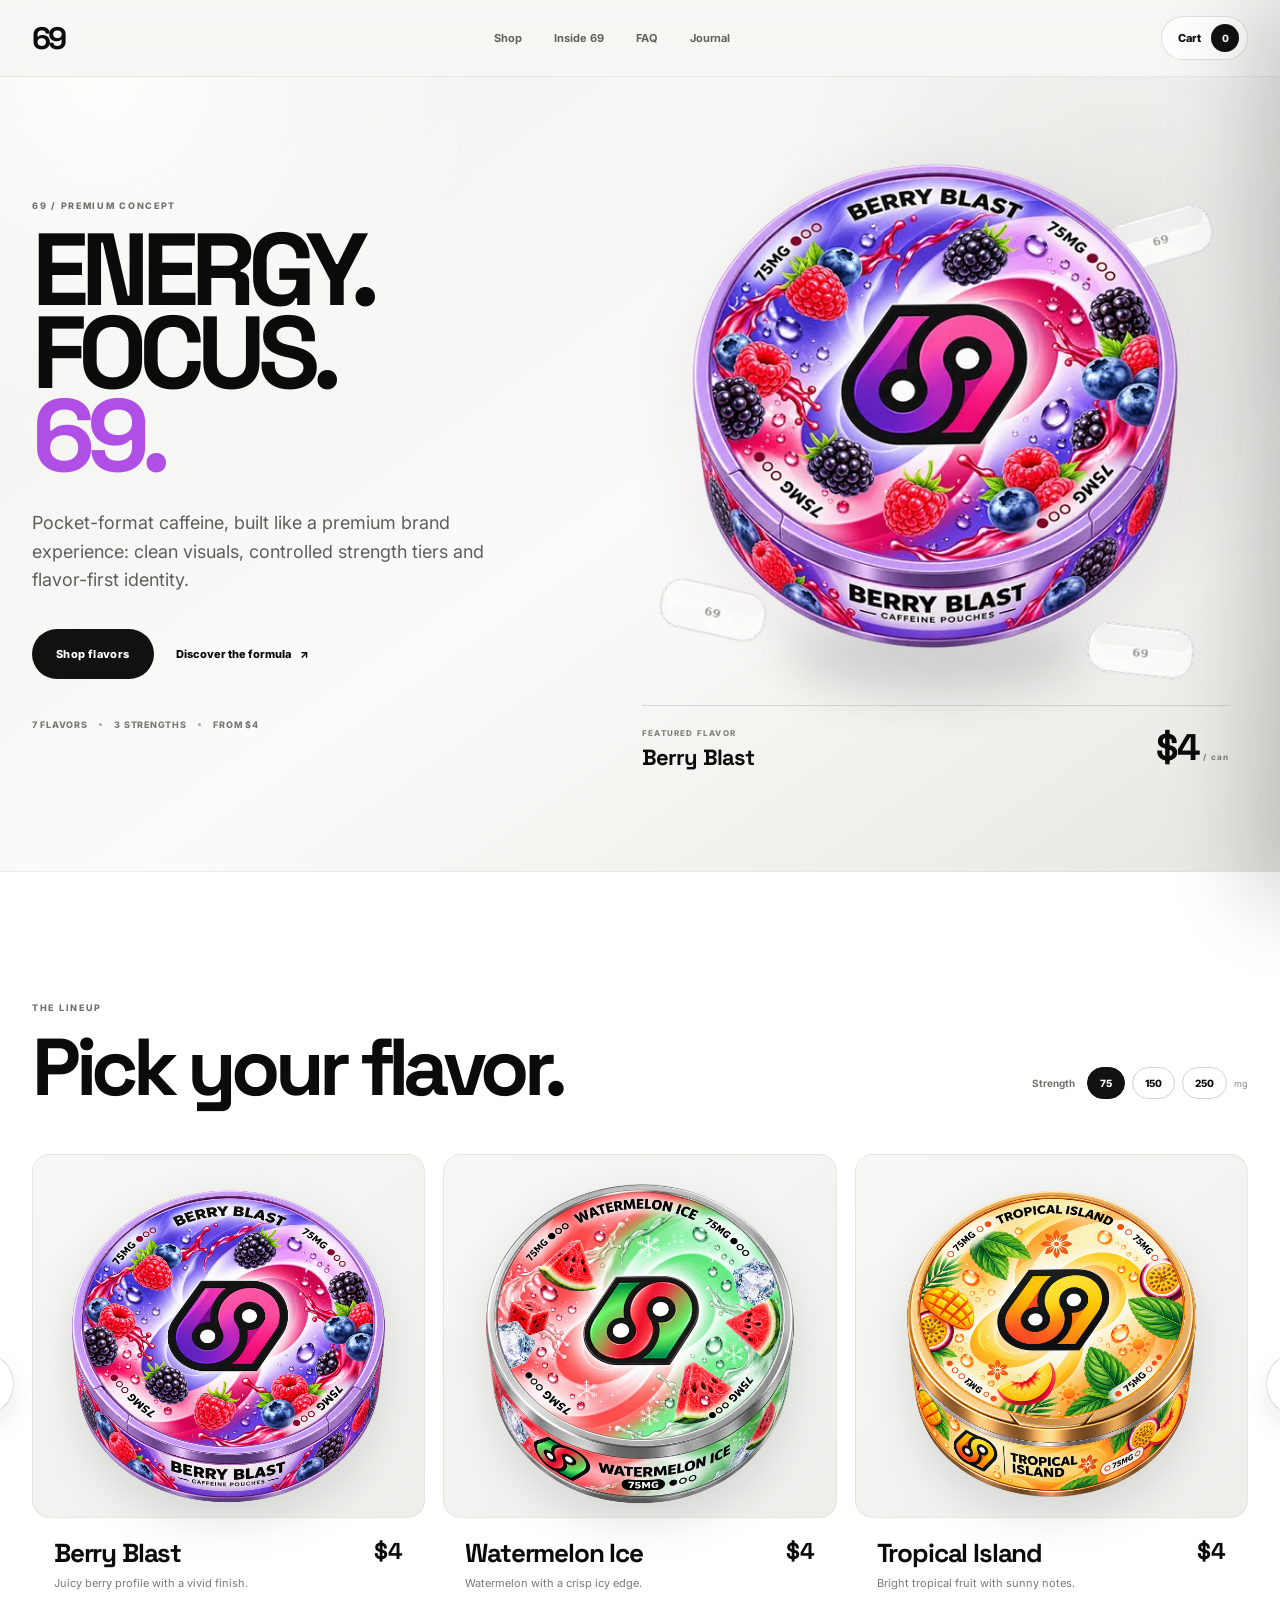
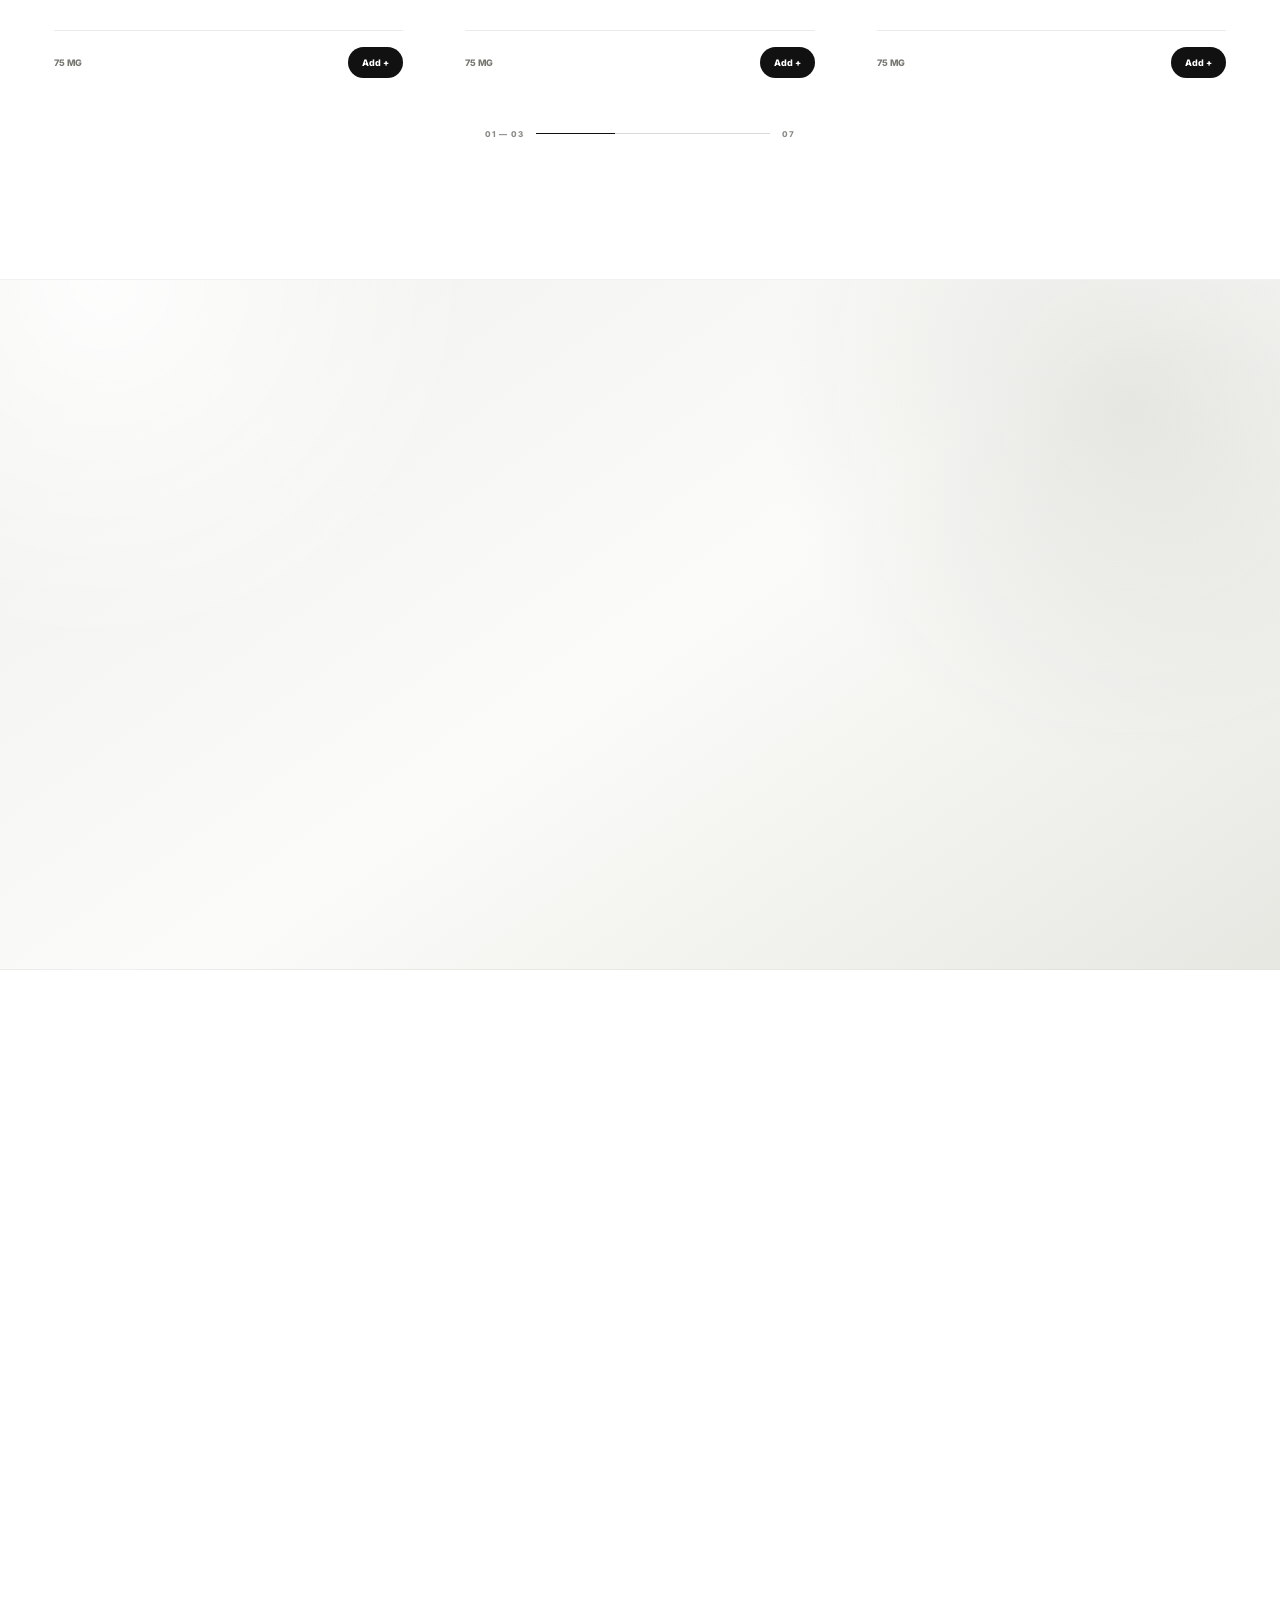
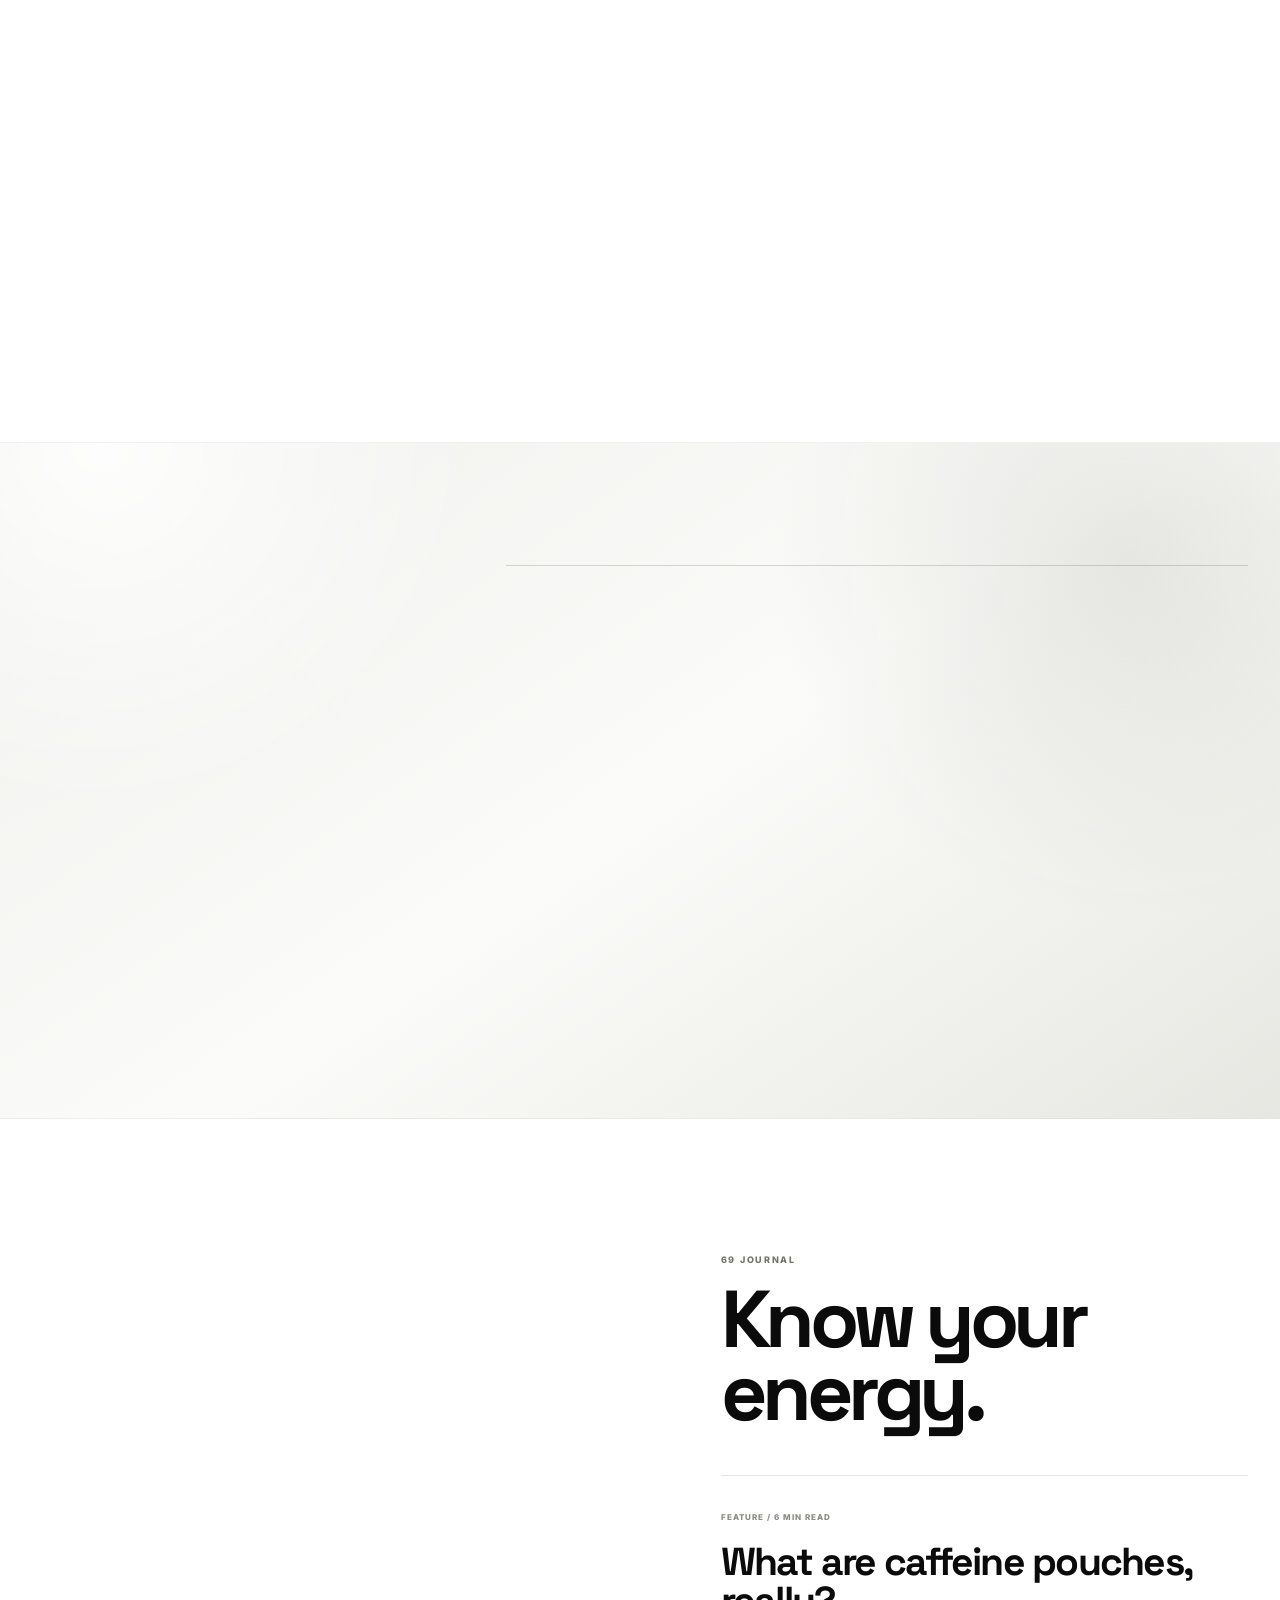
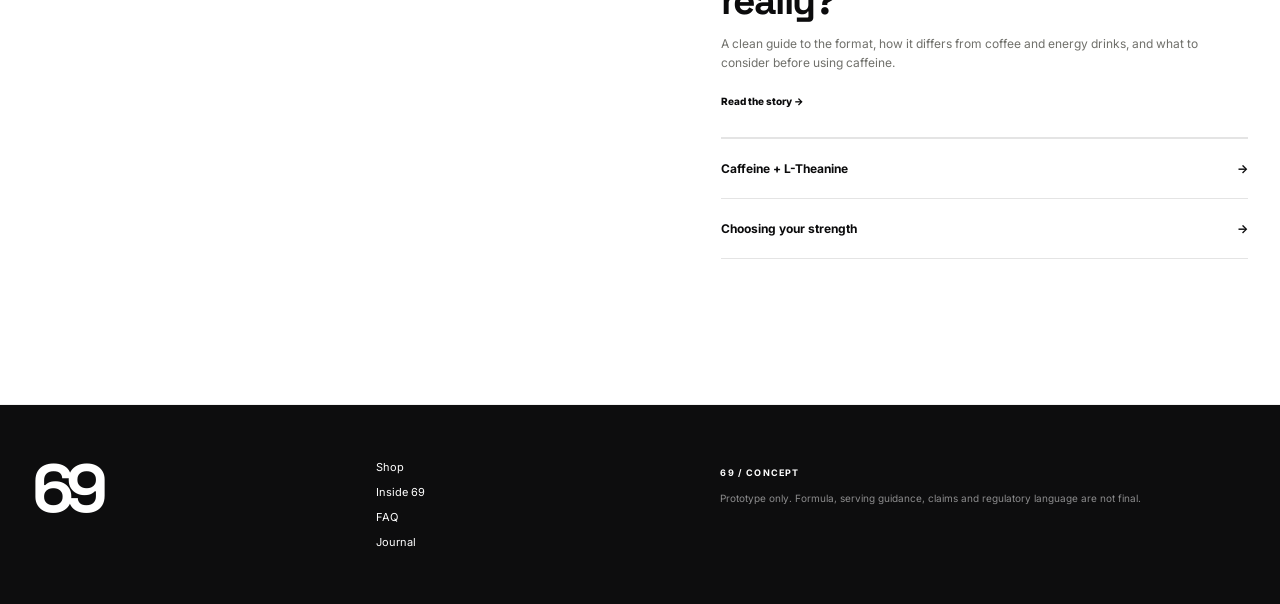
==== commit 72d40a19: "Add files via upload" ====
--- a/index.html
+++ b/index.html
@@ -9,7 +9,7 @@
   <link rel="preconnect" href="https://fonts.googleapis.com">
   <link rel="preconnect" href="https://fonts.gstatic.com" crossorigin>
   <link href="https://fonts.googleapis.com/css2?family=Inter:wght@400;500;600;700;800&family=Space+Grotesk:wght@500;600;700&display=swap" rel="stylesheet">
-  <link rel="stylesheet" href="styles.css?v=5full" />
+  <link rel="stylesheet" href="styles.css?v=52" />
 </head>
 <body>
   <header class="site-header">
@@ -41,17 +41,9 @@
           </div>
         </div>
 
-        <div class="hero-stage reveal">
-          <div class="hero-glow"></div>
-          <div class="hero-shadow-disc"></div>
+        <div class="hero-stage hero-stage-v52 reveal">
           <div class="hero-bg-word">69</div>
-
-          <div class="float-pouch pouch-a"></div>
-          <div class="float-pouch pouch-b"></div>
-          <div class="float-pouch pouch-c"></div>
-
-          <img id="heroImage" class="hero-can" src="berry-blast-clean-v4.png" alt="Berry Blast 69 caffeine pouch tin">
-
+          <img class="hero-motion" src="hero-motion.webp" alt="Animated 69 Berry Blast product composition">
           <div class="hero-footer">
             <div class="hero-meta">
               <small>FEATURED FLAVOR</small>
@@ -134,17 +126,8 @@
           <p class="formula-note">Concept formulation only. Final amounts, regulatory wording and claims can change before launch.</p>
         </div>
 
-        <div class="inside-visual reveal">
-          <div class="inside-light"></div>
-          <div class="inside-disc"></div>
-          <img class="inside-can" src="berry-blast-clean-v4.png" alt="69 Berry Blast tin">
-          <div class="inside-pouch ip-1"></div>
-          <div class="inside-pouch ip-2"></div>
-          <div class="inside-pouch ip-3"></div>
-          <div class="inside-caption">
-            <span>69 / PRODUCT STUDY</span>
-            <strong>Open-format concept scene</strong>
-          </div>
+        <div class="inside-visual inside-visual-v52 reveal">
+          <img class="inside-motion" src="inside-motion.webp" alt="Animated 69 product study with pouches">
         </div>
       </div>
     </section>
@@ -184,11 +167,8 @@
 
     <section class="panel panel-journal">
       <div class="shell journal-layout">
-        <div class="journal-visual reveal">
-          <div class="journal-bg-word">69</div>
-          <div class="journal-orb"></div>
-          <img src="cappuccino-clean-v4.png" alt="69 Cappuccino tin">
-          <div class="journal-chip">CAMPAIGN / 001</div>
+        <div class="journal-visual journal-visual-v52 reveal">
+          <img class="journal-motion" src="journal-motion.webp" alt="Animated editorial campaign composition for 69">
         </div>
 
         <div class="journal-content reveal">
@@ -245,6 +225,6 @@
   </aside>
 
   <div class="toast" id="toast"></div>
-  <script src="script.js?v=5full"></script>
+  <script src="script.js?v=52"></script>
 </body>
 </html>
--- a/styles.css
+++ b/styles.css
@@ -449,3 +449,92 @@
   html{scroll-behavior:auto}
   *,*::before,*::after{animation:none!important;transition:none!important}
 }
+
+
+/* =========================
+   V5.2 — TRUE MOTION UPDATE
+   ========================= */
+.hero-stage-v52{
+  min-height:620px;
+  position:relative;
+  overflow:visible;
+  border-radius:0;
+  background:transparent;
+}
+.hero-stage-v52 .hero-bg-word{
+  opacity:.7;
+}
+.hero-motion{
+  position:absolute;
+  width:min(112%,760px);
+  max-width:none;
+  left:50%;
+  top:45%;
+  transform:translate(-50%,-50%);
+  display:block;
+  filter:none;
+}
+.hero-stage-v52 .hero-footer{
+  left:3%;
+  right:3%;
+  bottom:4px;
+}
+
+/* products feel less like AI cards */
+.flavor-card{
+  border:0!important;
+  border-radius:0!important;
+  background:transparent!important;
+  overflow:visible!important;
+  box-shadow:none!important;
+}
+.flavor-card:hover{
+  transform:none!important;
+  box-shadow:none!important;
+}
+.flavor-visual{
+  border-radius:18px!important;
+  border:1px solid rgba(0,0,0,.06);
+}
+.edge-arrow{
+  top:42%!important;
+  width:64px!important;
+  height:64px!important;
+  font-size:23px!important;
+}
+.edge-arrow-left{left:-82px!important}
+.edge-arrow-right{right:-82px!important}
+
+.inside-visual-v52,
+.journal-visual-v52{
+  min-height:0!important;
+  background:transparent!important;
+  border:0!important;
+  border-radius:26px!important;
+  overflow:hidden!important;
+}
+.inside-motion,
+.journal-motion{
+  display:block;
+  width:100%;
+  height:auto;
+  border-radius:26px;
+}
+
+/* stronger section rhythm */
+.panel-shop{padding-top:130px!important;padding-bottom:140px!important}
+.panel-inside,.panel-journal{padding-top:135px!important;padding-bottom:145px!important}
+.panel-statement{min-height:690px!important}
+
+@media(max-width:1080px){
+  .edge-arrow-left{left:-22px!important}
+  .edge-arrow-right{right:-22px!important}
+  .hero-motion{width:min(100%,700px)}
+}
+@media(max-width:760px){
+  .hero-stage-v52{min-height:470px}
+  .hero-motion{width:110%;top:43%}
+  .edge-arrow{width:50px!important;height:50px!important}
+  .edge-arrow-left{left:-4px!important}
+  .edge-arrow-right{right:-4px!important}
+}
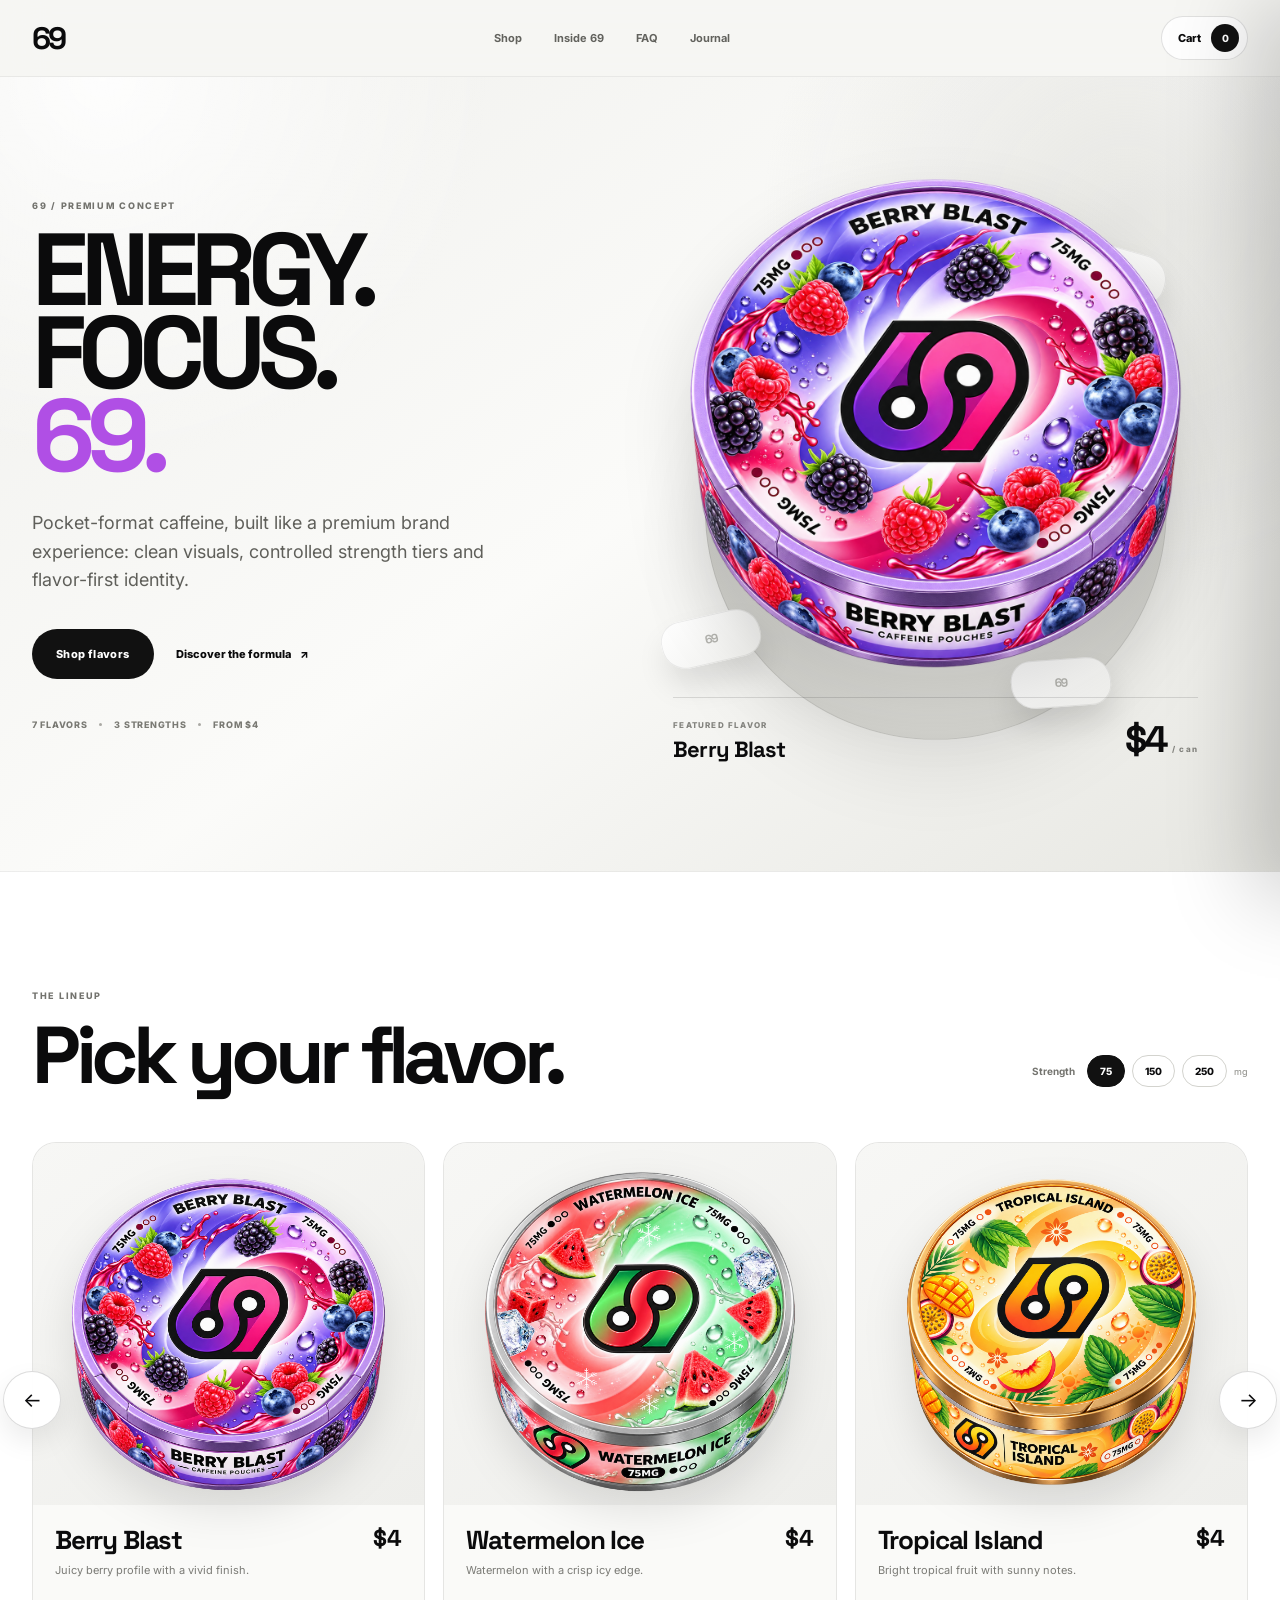
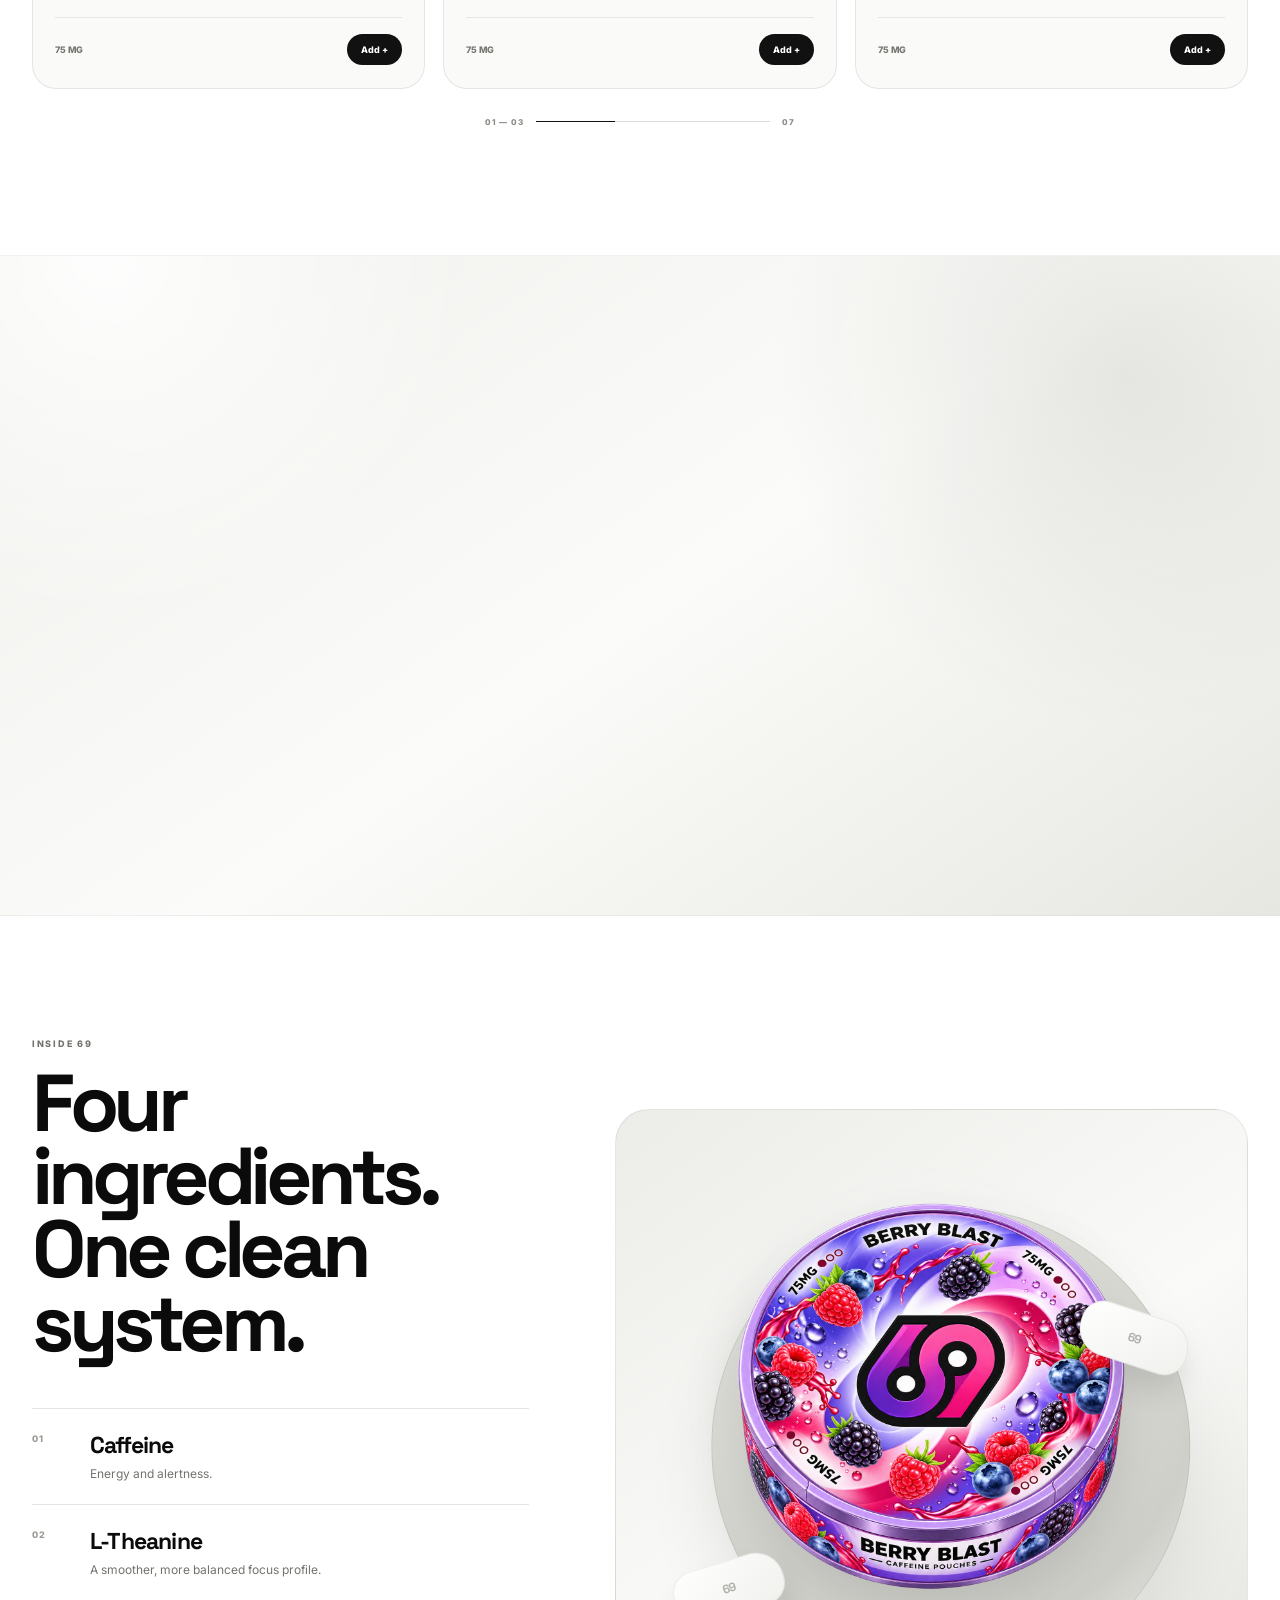
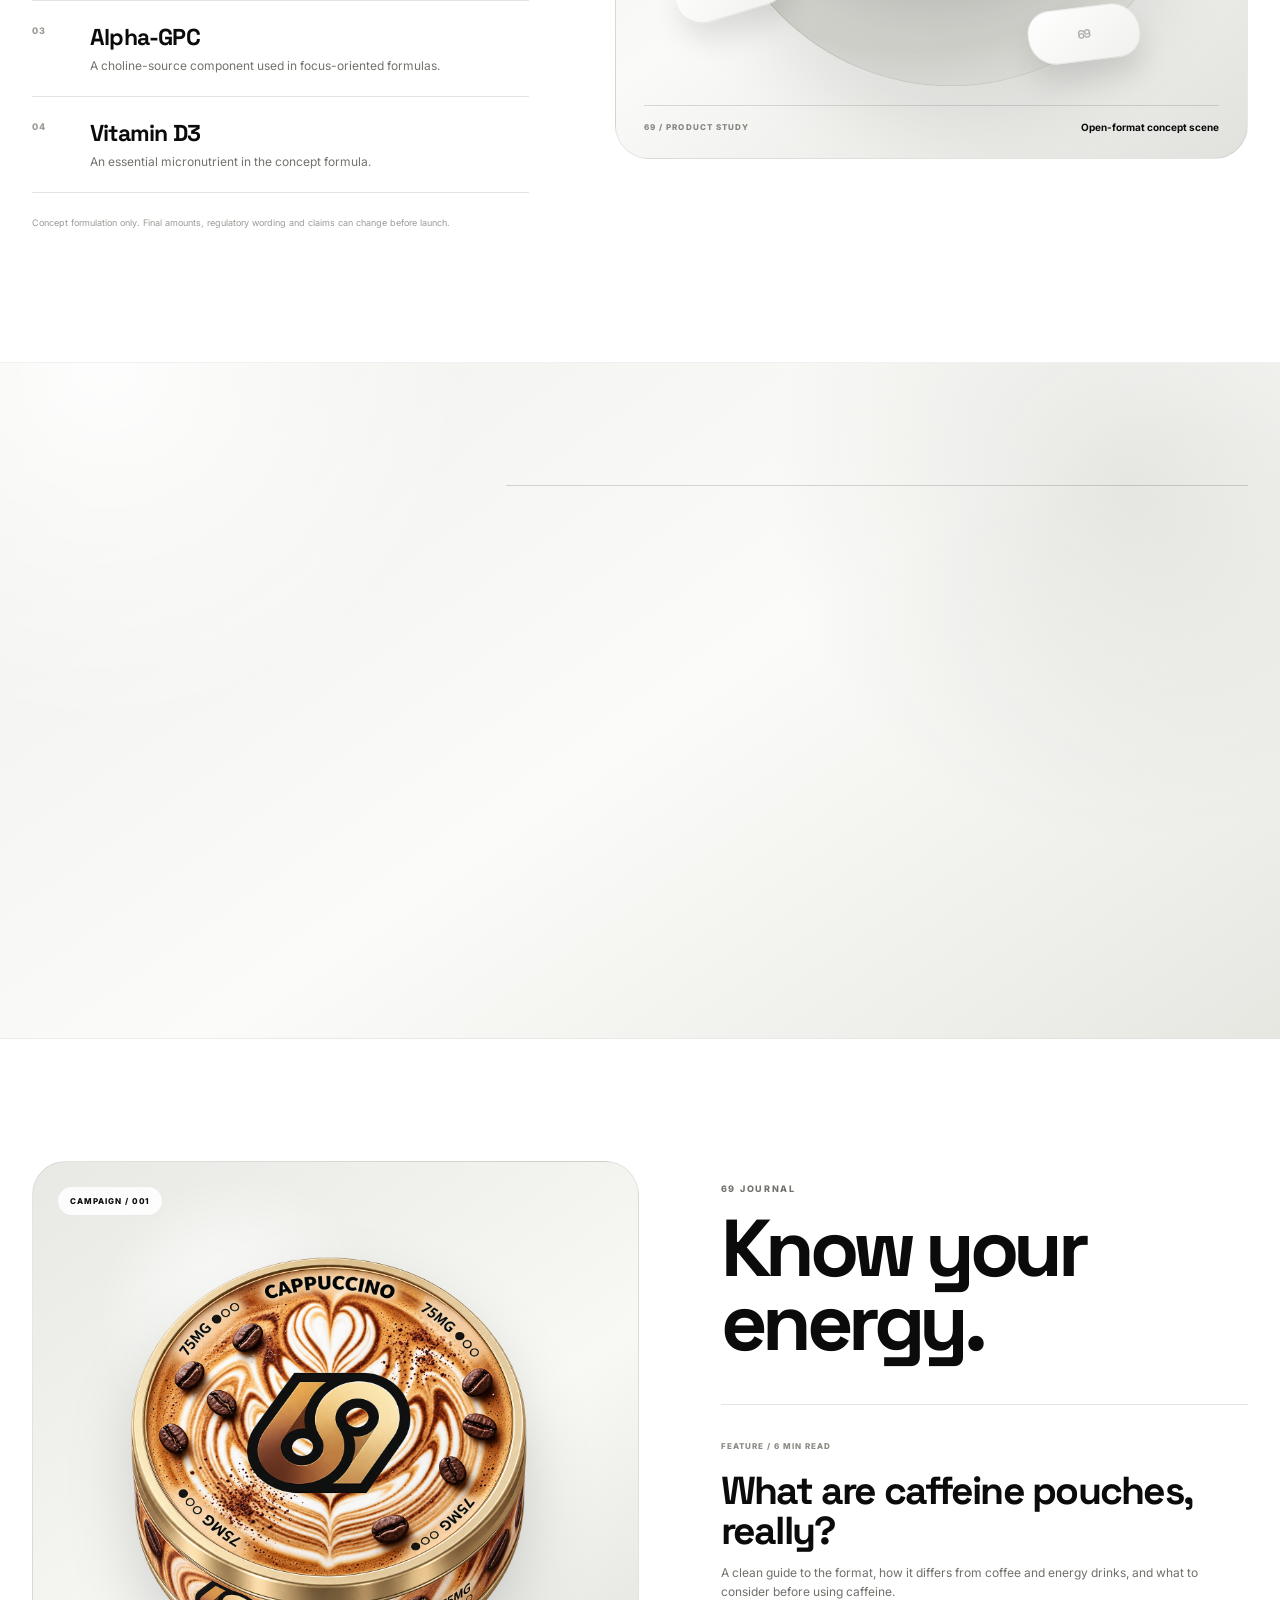
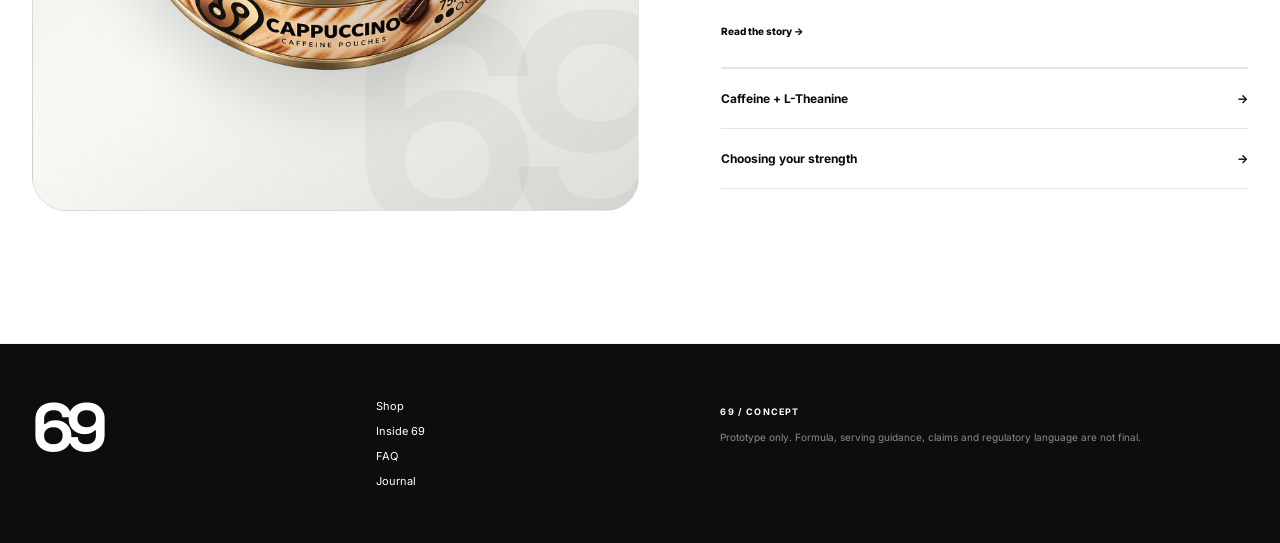
==== commit db0adb2e: "Add files via upload" ====
--- a/index.html
+++ b/index.html
@@ -9,7 +9,7 @@
   <link rel="preconnect" href="https://fonts.googleapis.com">
   <link rel="preconnect" href="https://fonts.gstatic.com" crossorigin>
   <link href="https://fonts.googleapis.com/css2?family=Inter:wght@400;500;600;700;800&family=Space+Grotesk:wght@500;600;700&display=swap" rel="stylesheet">
-  <link rel="stylesheet" href="styles.css?v=52" />
+  <link rel="stylesheet" href="styles.css?v=5full" />
 </head>
 <body>
   <header class="site-header">
@@ -41,9 +41,17 @@
           </div>
         </div>
 
-        <div class="hero-stage hero-stage-v52 reveal">
+        <div class="hero-stage reveal">
+          <div class="hero-glow"></div>
+          <div class="hero-shadow-disc"></div>
           <div class="hero-bg-word">69</div>
-          <img class="hero-motion" src="hero-motion.webp" alt="Animated 69 Berry Blast product composition">
+
+          <div class="float-pouch pouch-a"></div>
+          <div class="float-pouch pouch-b"></div>
+          <div class="float-pouch pouch-c"></div>
+
+          <img id="heroImage" class="hero-can" src="berry-blast-clean-v4.png" alt="Berry Blast 69 caffeine pouch tin">
+
           <div class="hero-footer">
             <div class="hero-meta">
               <small>FEATURED FLAVOR</small>
@@ -126,8 +134,17 @@
           <p class="formula-note">Concept formulation only. Final amounts, regulatory wording and claims can change before launch.</p>
         </div>
 
-        <div class="inside-visual inside-visual-v52 reveal">
-          <img class="inside-motion" src="inside-motion.webp" alt="Animated 69 product study with pouches">
+        <div class="inside-visual reveal">
+          <div class="inside-light"></div>
+          <div class="inside-disc"></div>
+          <img class="inside-can" src="berry-blast-clean-v4.png" alt="69 Berry Blast tin">
+          <div class="inside-pouch ip-1"></div>
+          <div class="inside-pouch ip-2"></div>
+          <div class="inside-pouch ip-3"></div>
+          <div class="inside-caption">
+            <span>69 / PRODUCT STUDY</span>
+            <strong>Open-format concept scene</strong>
+          </div>
         </div>
       </div>
     </section>
@@ -167,8 +184,11 @@
 
     <section class="panel panel-journal">
       <div class="shell journal-layout">
-        <div class="journal-visual journal-visual-v52 reveal">
-          <img class="journal-motion" src="journal-motion.webp" alt="Animated editorial campaign composition for 69">
+        <div class="journal-visual reveal">
+          <div class="journal-bg-word">69</div>
+          <div class="journal-orb"></div>
+          <img src="cappuccino-clean-v4.png" alt="69 Cappuccino tin">
+          <div class="journal-chip">CAMPAIGN / 001</div>
         </div>
 
         <div class="journal-content reveal">
@@ -225,6 +245,6 @@
   </aside>
 
   <div class="toast" id="toast"></div>
-  <script src="script.js?v=52"></script>
+  <script src="script.js?v=5full"></script>
 </body>
 </html>
--- a/styles.css
+++ b/styles.css
@@ -449,92 +449,3 @@
   html{scroll-behavior:auto}
   *,*::before,*::after{animation:none!important;transition:none!important}
 }
-
-
-/* =========================
-   V5.2 — TRUE MOTION UPDATE
-   ========================= */
-.hero-stage-v52{
-  min-height:620px;
-  position:relative;
-  overflow:visible;
-  border-radius:0;
-  background:transparent;
-}
-.hero-stage-v52 .hero-bg-word{
-  opacity:.7;
-}
-.hero-motion{
-  position:absolute;
-  width:min(112%,760px);
-  max-width:none;
-  left:50%;
-  top:45%;
-  transform:translate(-50%,-50%);
-  display:block;
-  filter:none;
-}
-.hero-stage-v52 .hero-footer{
-  left:3%;
-  right:3%;
-  bottom:4px;
-}
-
-/* products feel less like AI cards */
-.flavor-card{
-  border:0!important;
-  border-radius:0!important;
-  background:transparent!important;
-  overflow:visible!important;
-  box-shadow:none!important;
-}
-.flavor-card:hover{
-  transform:none!important;
-  box-shadow:none!important;
-}
-.flavor-visual{
-  border-radius:18px!important;
-  border:1px solid rgba(0,0,0,.06);
-}
-.edge-arrow{
-  top:42%!important;
-  width:64px!important;
-  height:64px!important;
-  font-size:23px!important;
-}
-.edge-arrow-left{left:-82px!important}
-.edge-arrow-right{right:-82px!important}
-
-.inside-visual-v52,
-.journal-visual-v52{
-  min-height:0!important;
-  background:transparent!important;
-  border:0!important;
-  border-radius:26px!important;
-  overflow:hidden!important;
-}
-.inside-motion,
-.journal-motion{
-  display:block;
-  width:100%;
-  height:auto;
-  border-radius:26px;
-}
-
-/* stronger section rhythm */
-.panel-shop{padding-top:130px!important;padding-bottom:140px!important}
-.panel-inside,.panel-journal{padding-top:135px!important;padding-bottom:145px!important}
-.panel-statement{min-height:690px!important}
-
-@media(max-width:1080px){
-  .edge-arrow-left{left:-22px!important}
-  .edge-arrow-right{right:-22px!important}
-  .hero-motion{width:min(100%,700px)}
-}
-@media(max-width:760px){
-  .hero-stage-v52{min-height:470px}
-  .hero-motion{width:110%;top:43%}
-  .edge-arrow{width:50px!important;height:50px!important}
-  .edge-arrow-left{left:-4px!important}
-  .edge-arrow-right{right:-4px!important}
-}
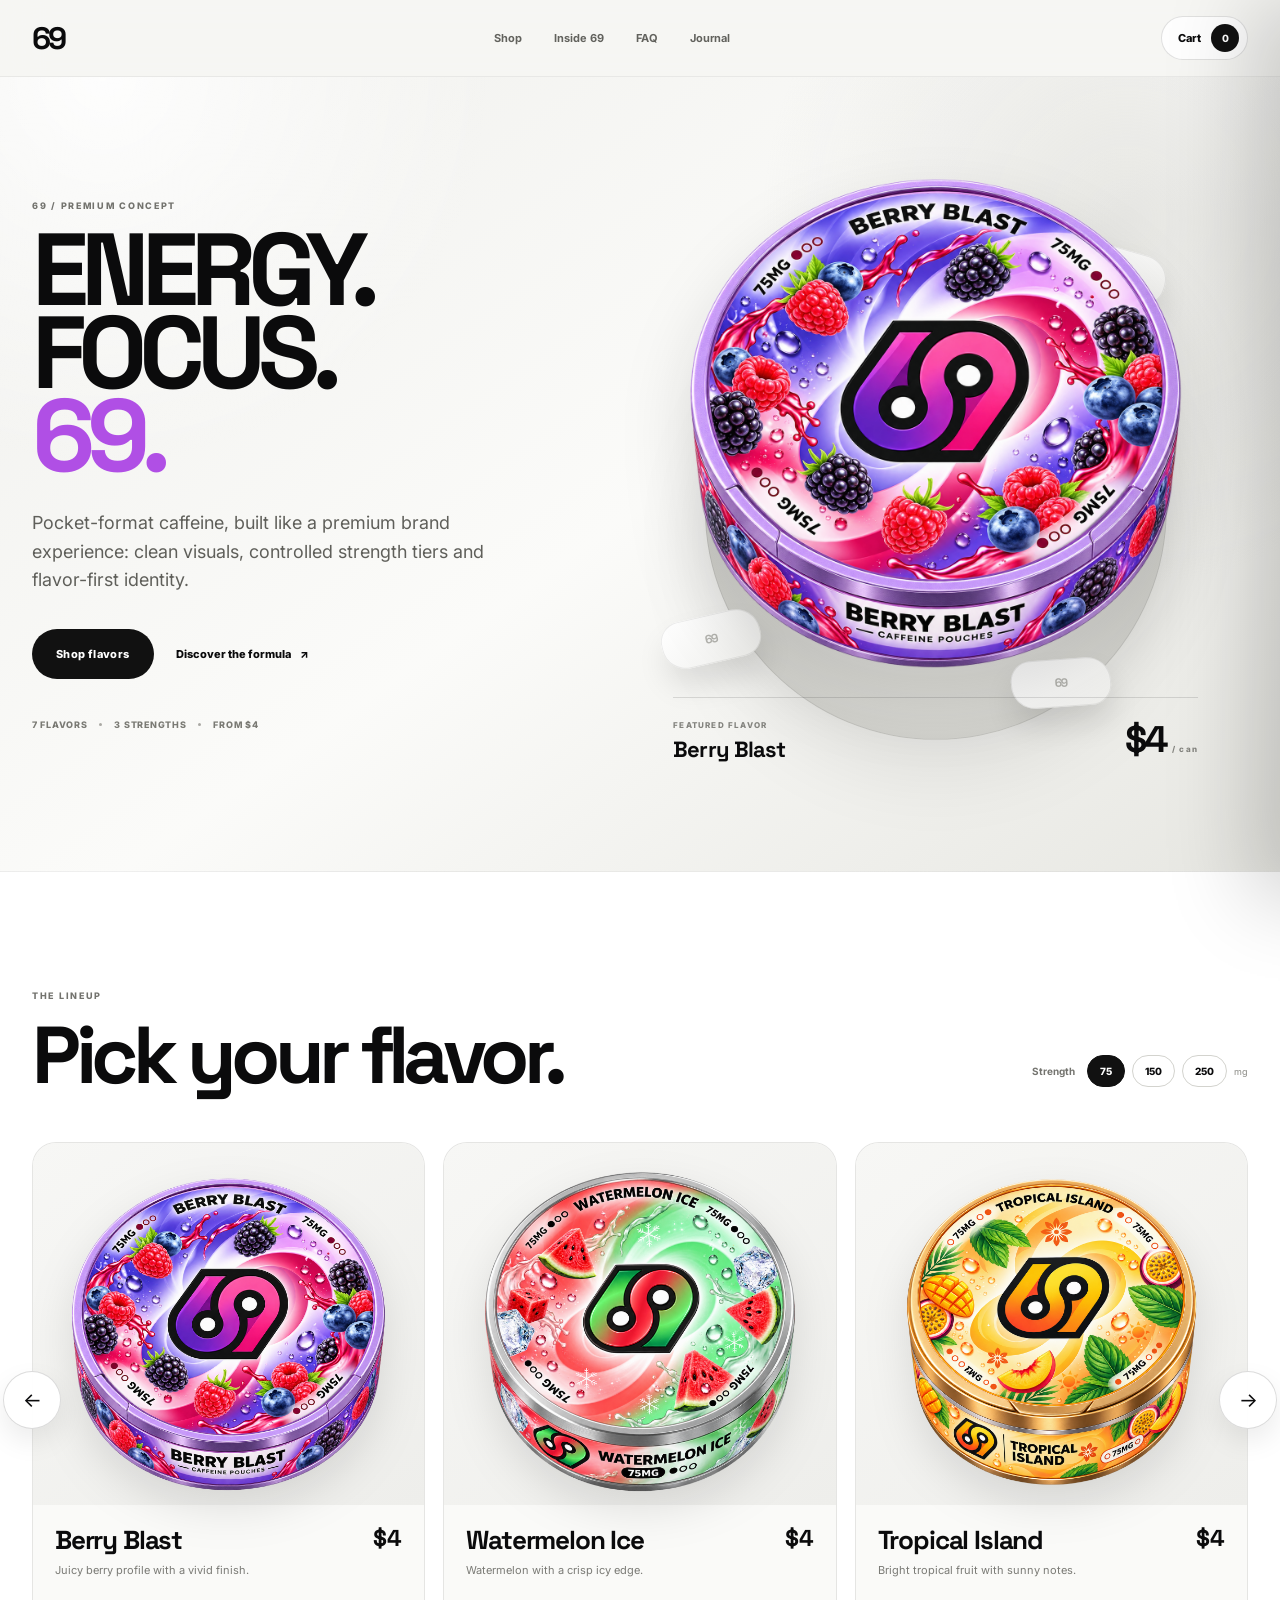
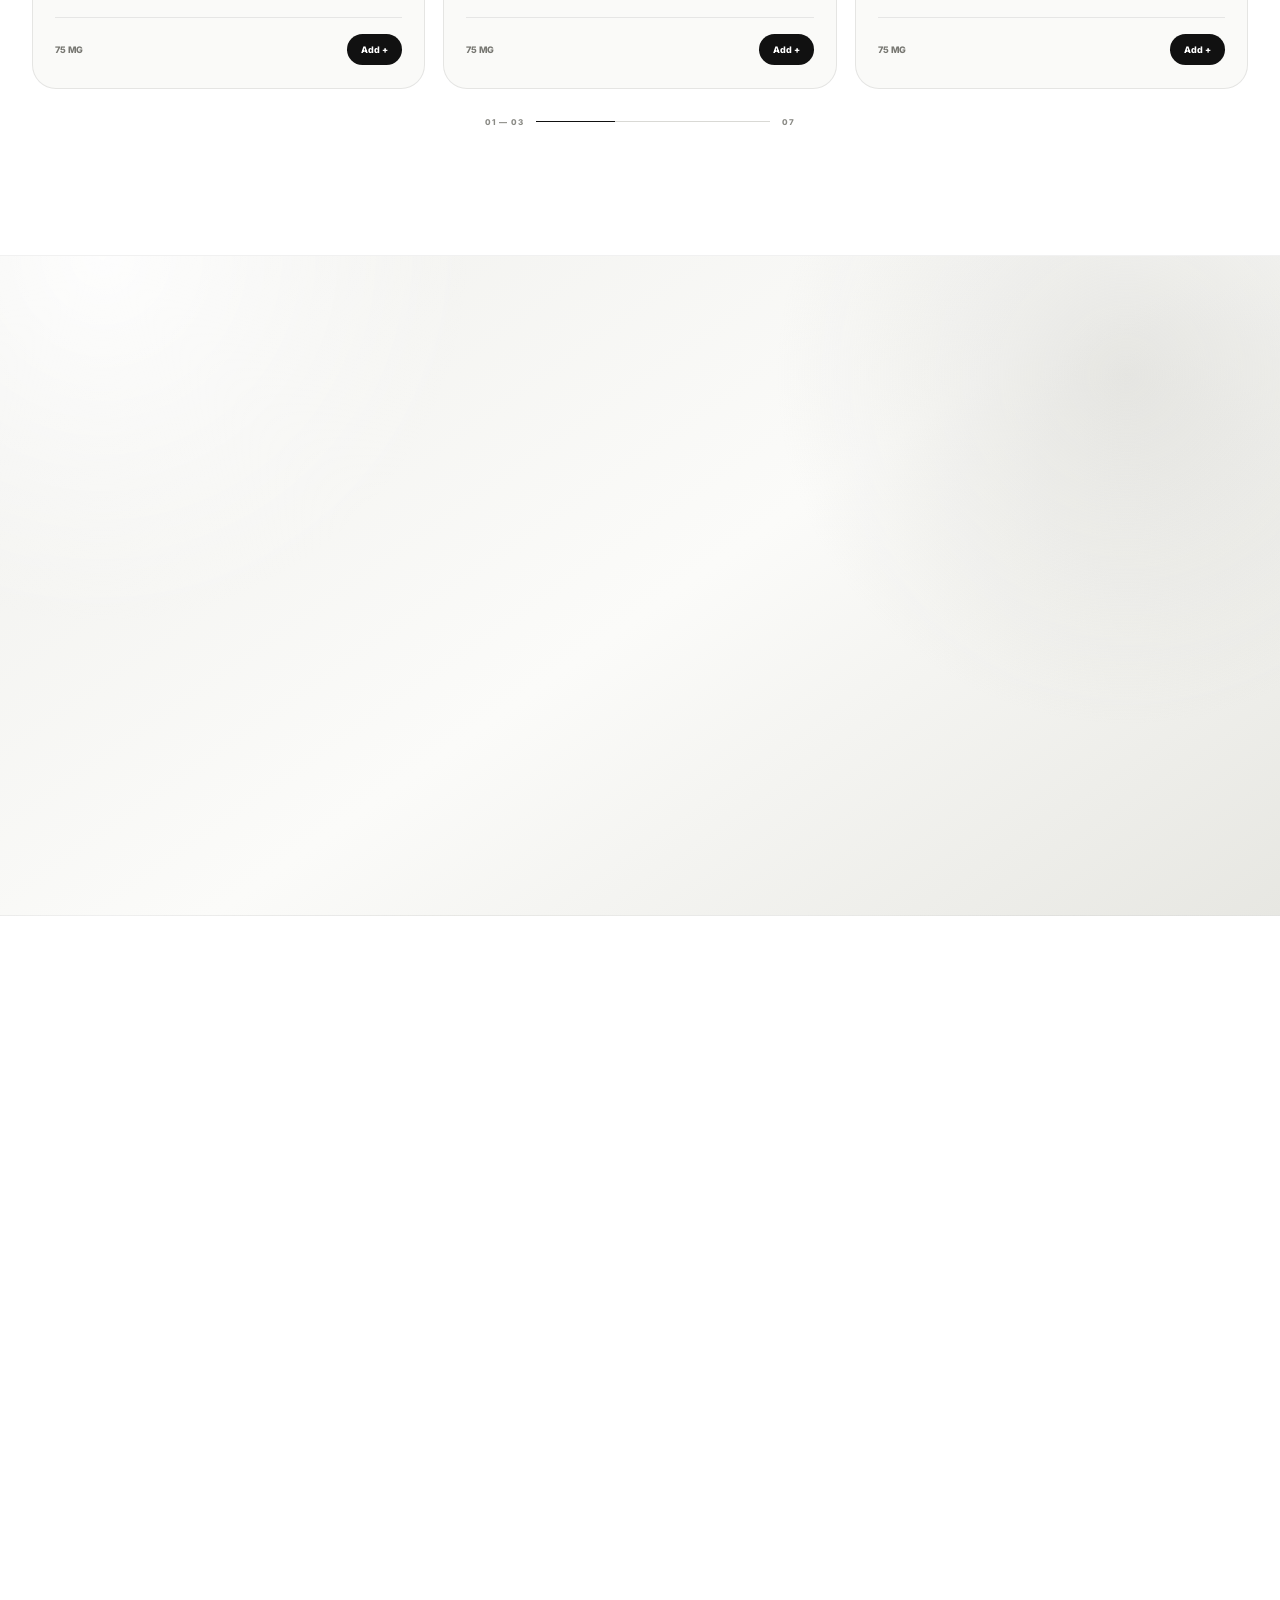
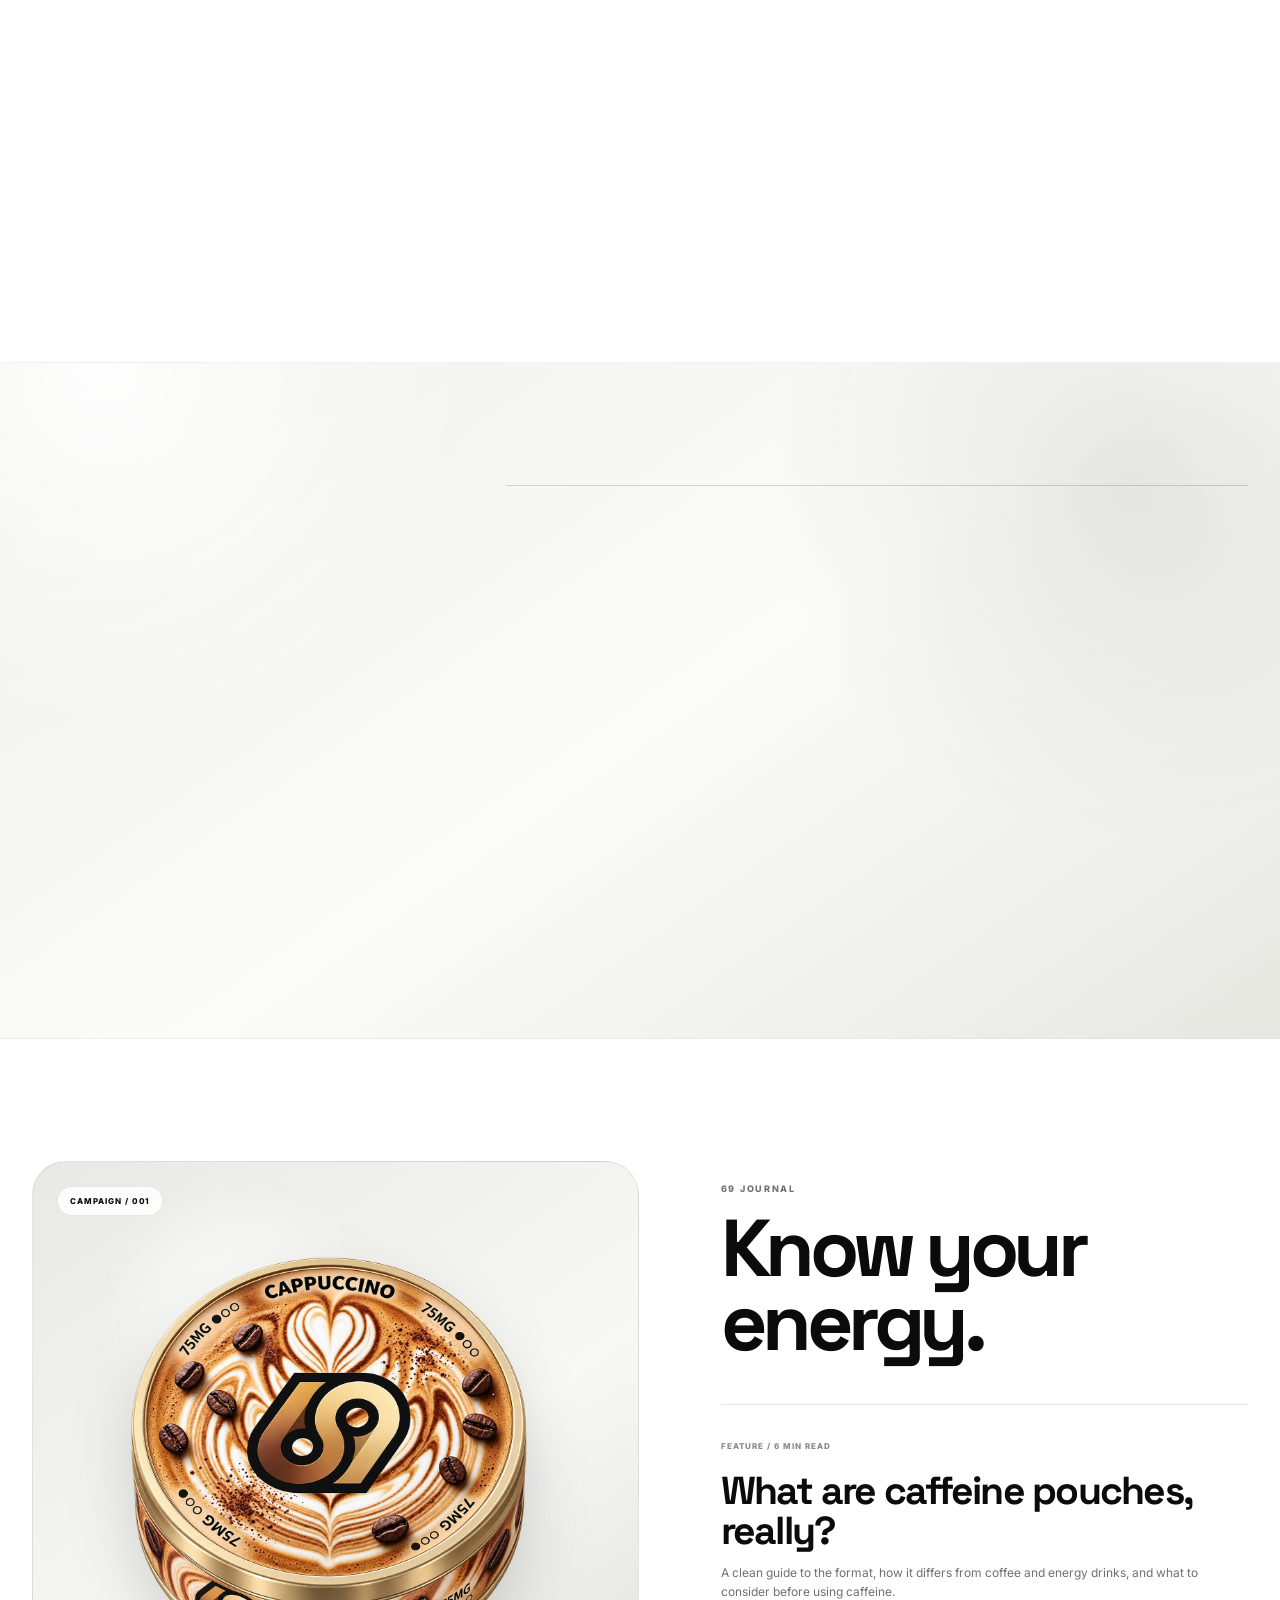
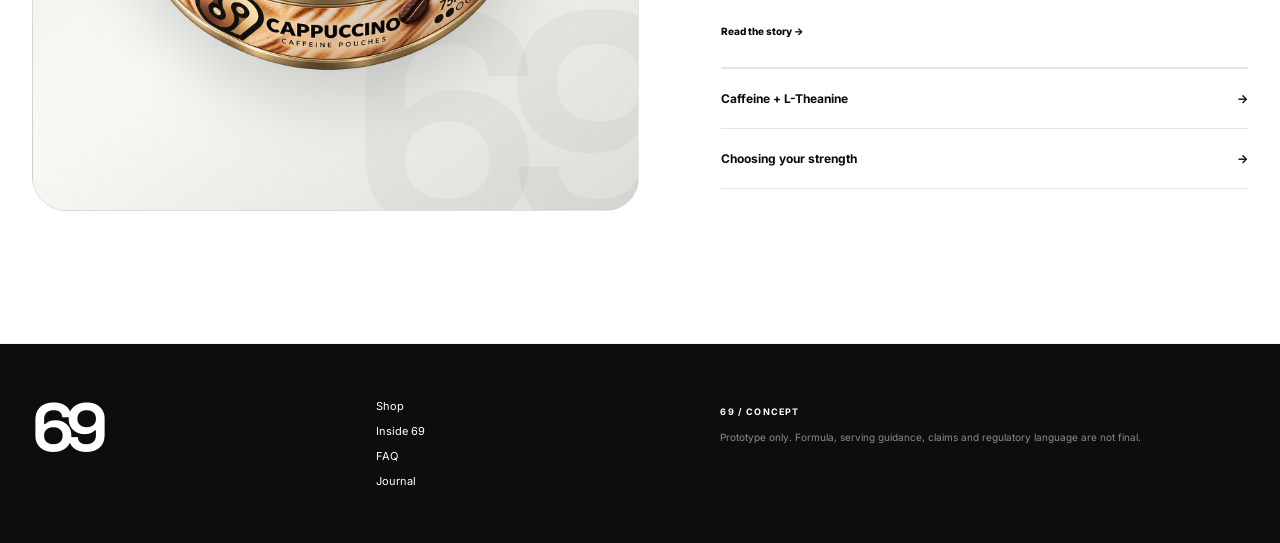
==== commit 8650b1c3: "Add files via upload" ====
--- a/index.html
+++ b/index.html
@@ -245,6 +245,6 @@
   </aside>
 
   <div class="toast" id="toast"></div>
-  <script src="script.js?v=5full"></script>
+  <script src="script.js?v=berry-product-2"></script>
 </body>
 </html>
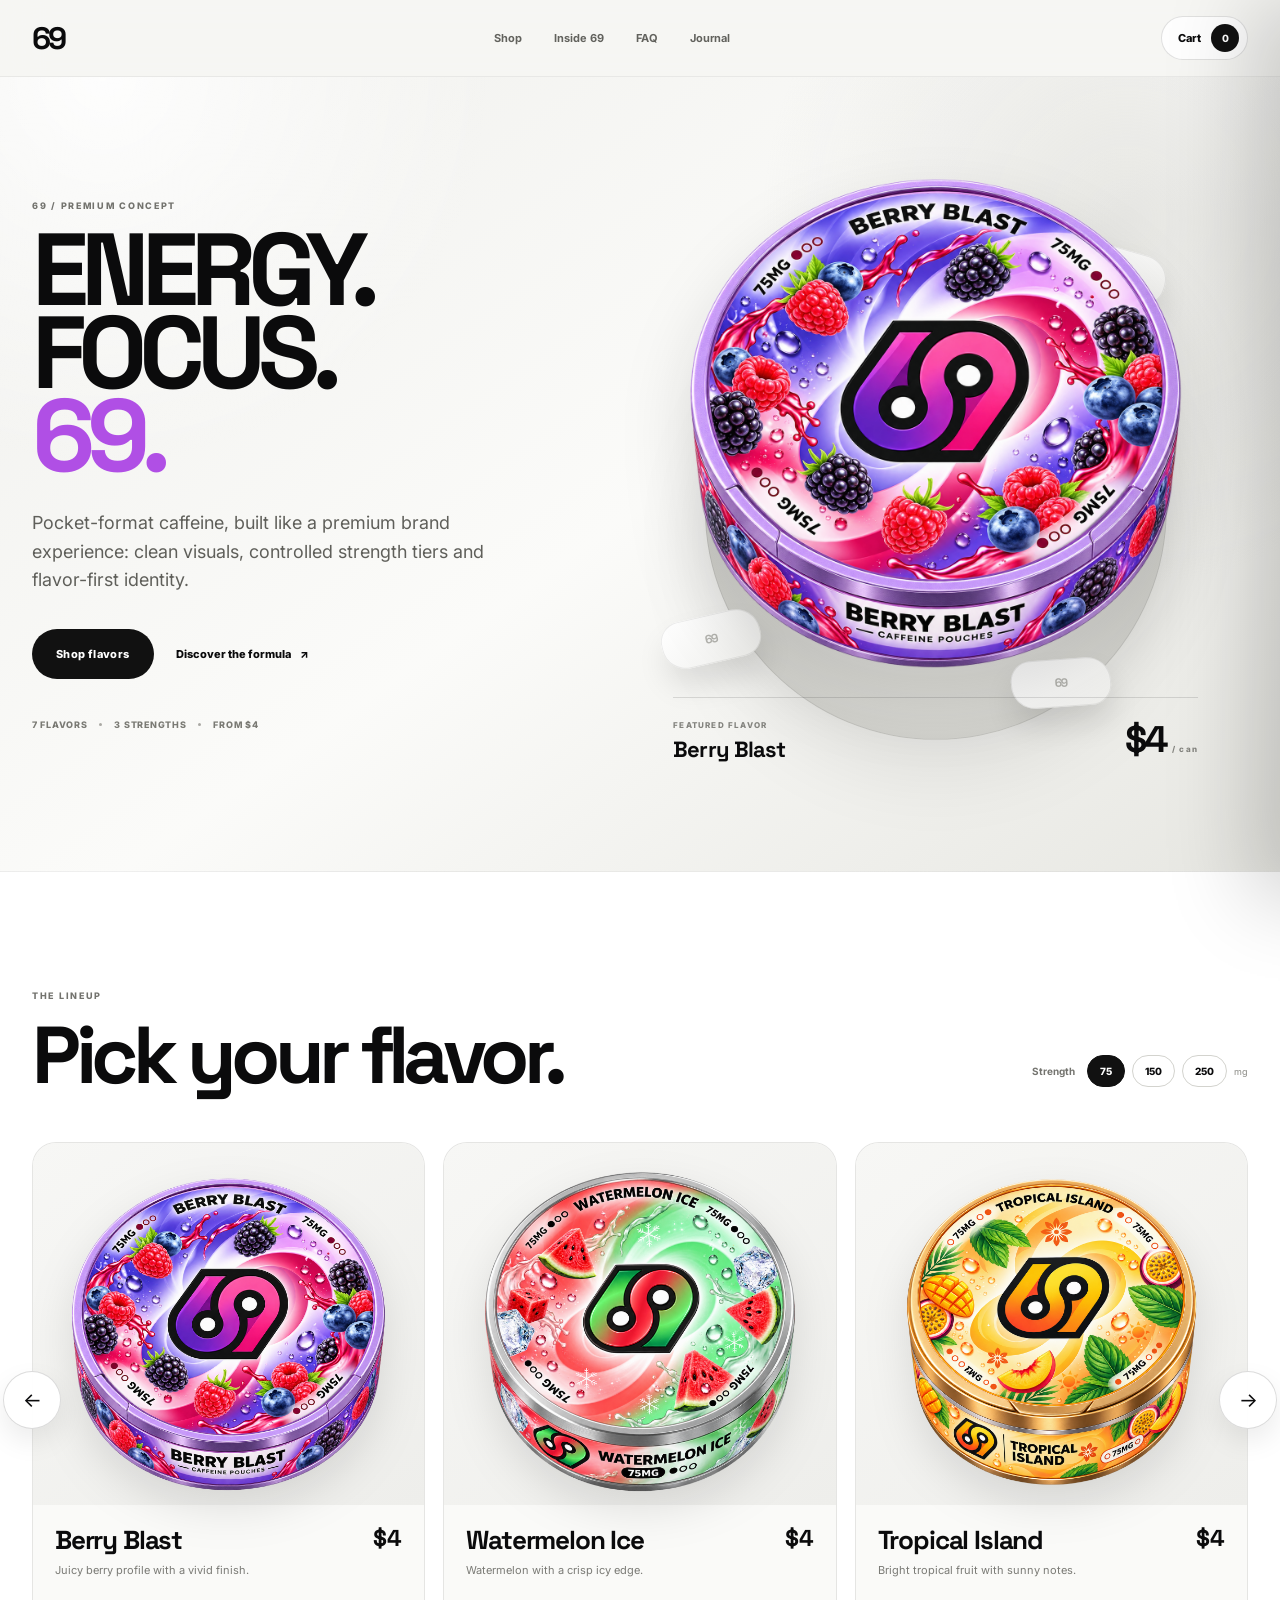
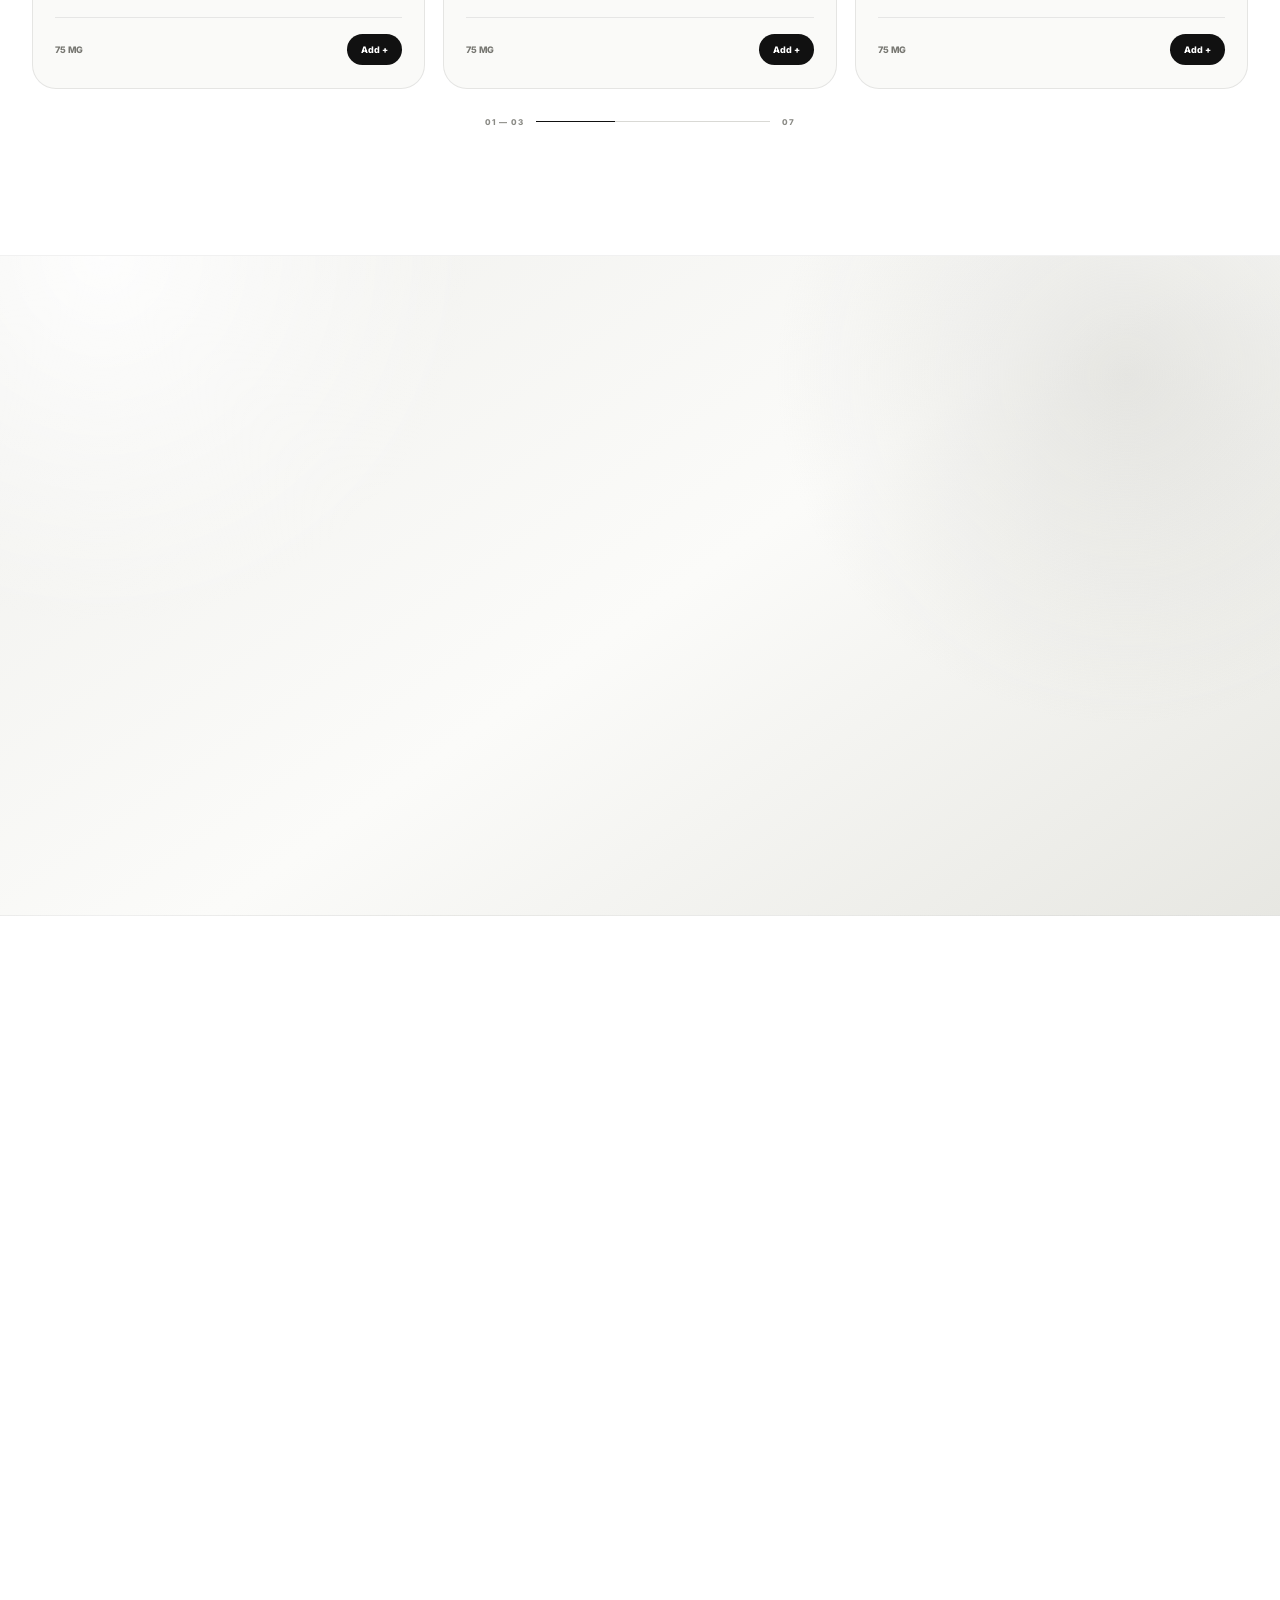
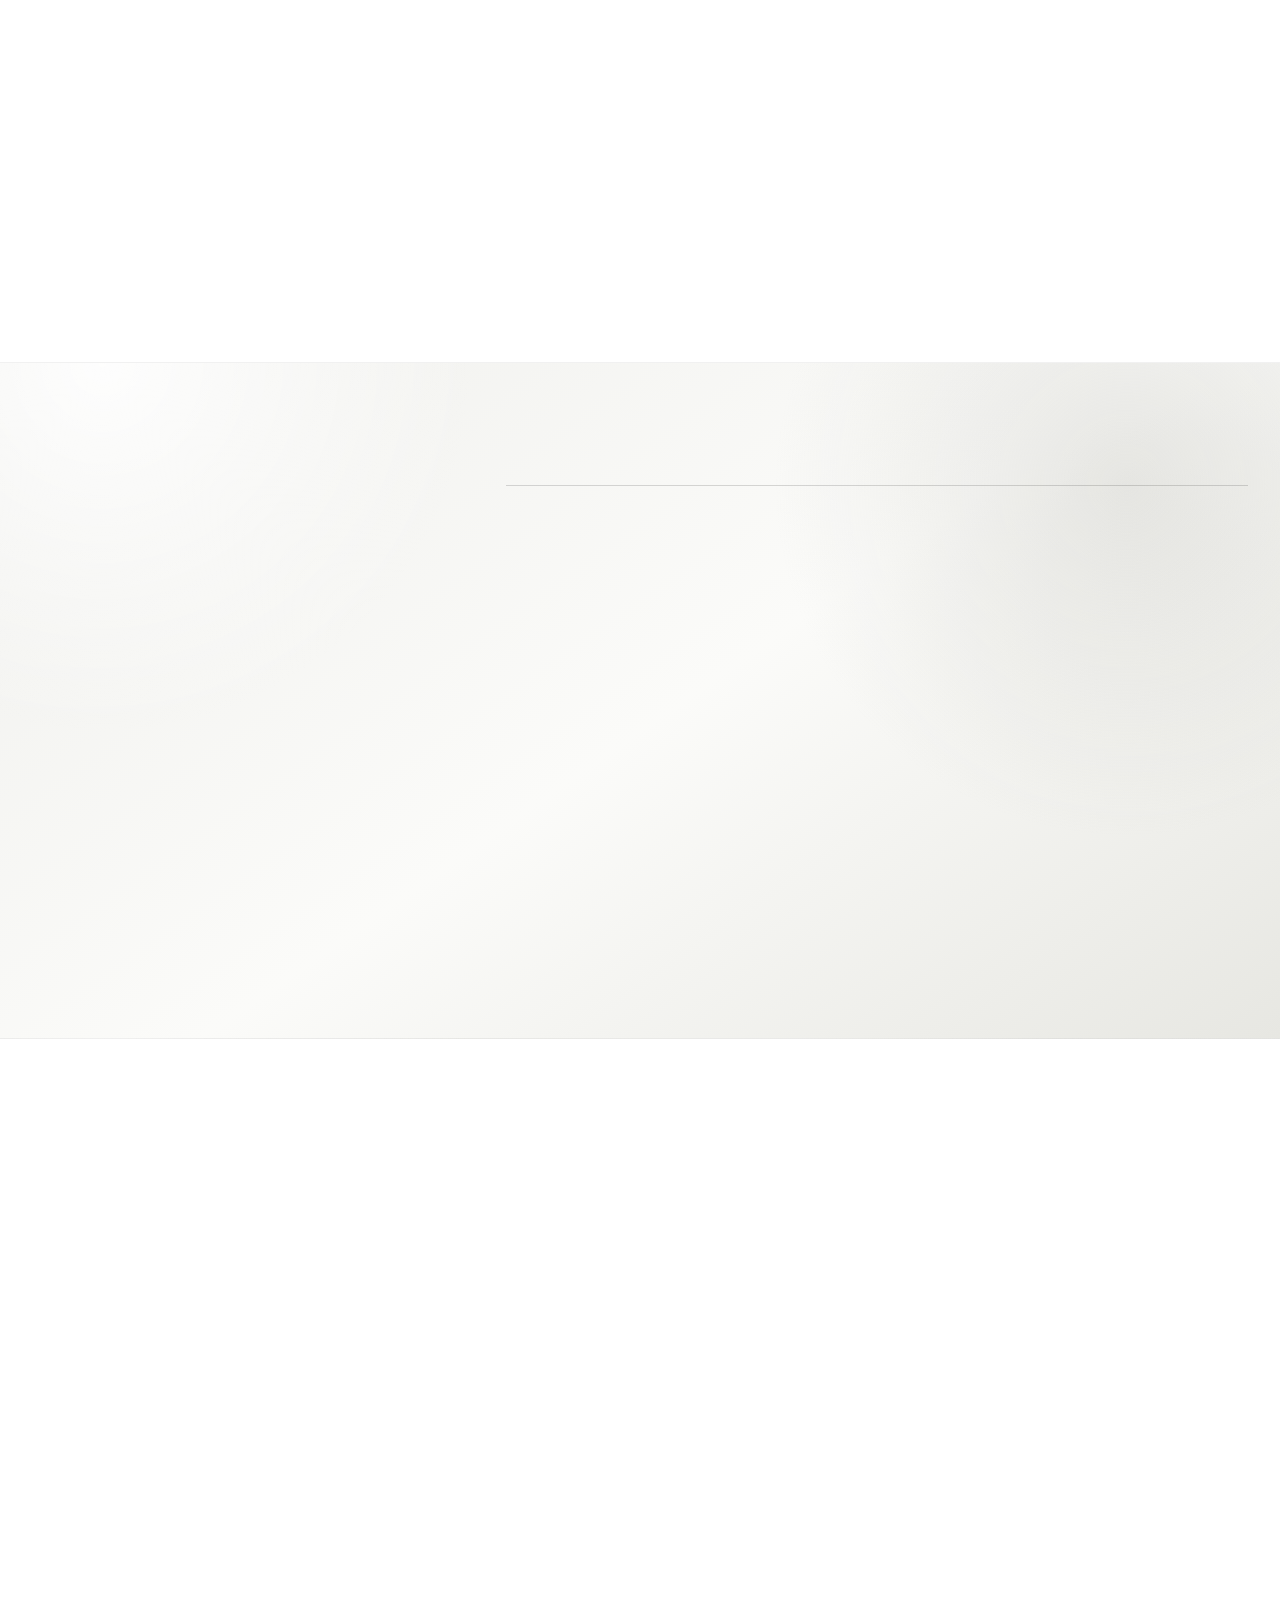
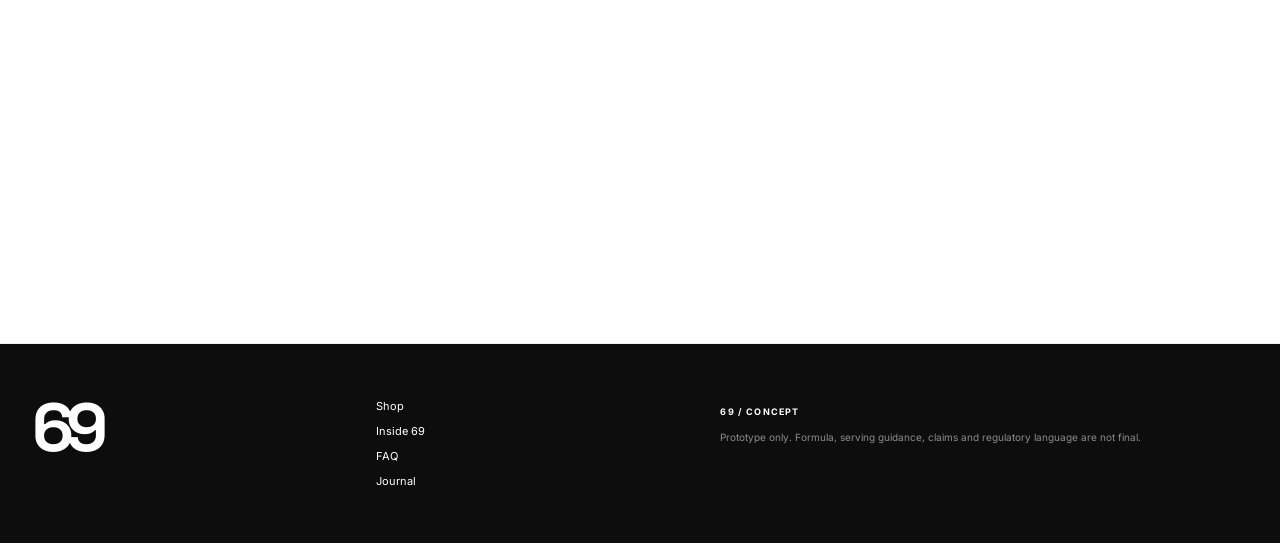
==== commit 7bbf4645: "Add files via upload" ====
--- a/index.html
+++ b/index.html
@@ -245,6 +245,6 @@
   </aside>
 
   <div class="toast" id="toast"></div>
-  <script src="script.js?v=berry-product-2"></script>
+  <script src="script.js?v=product-pages-v2"></script>
 </body>
 </html>
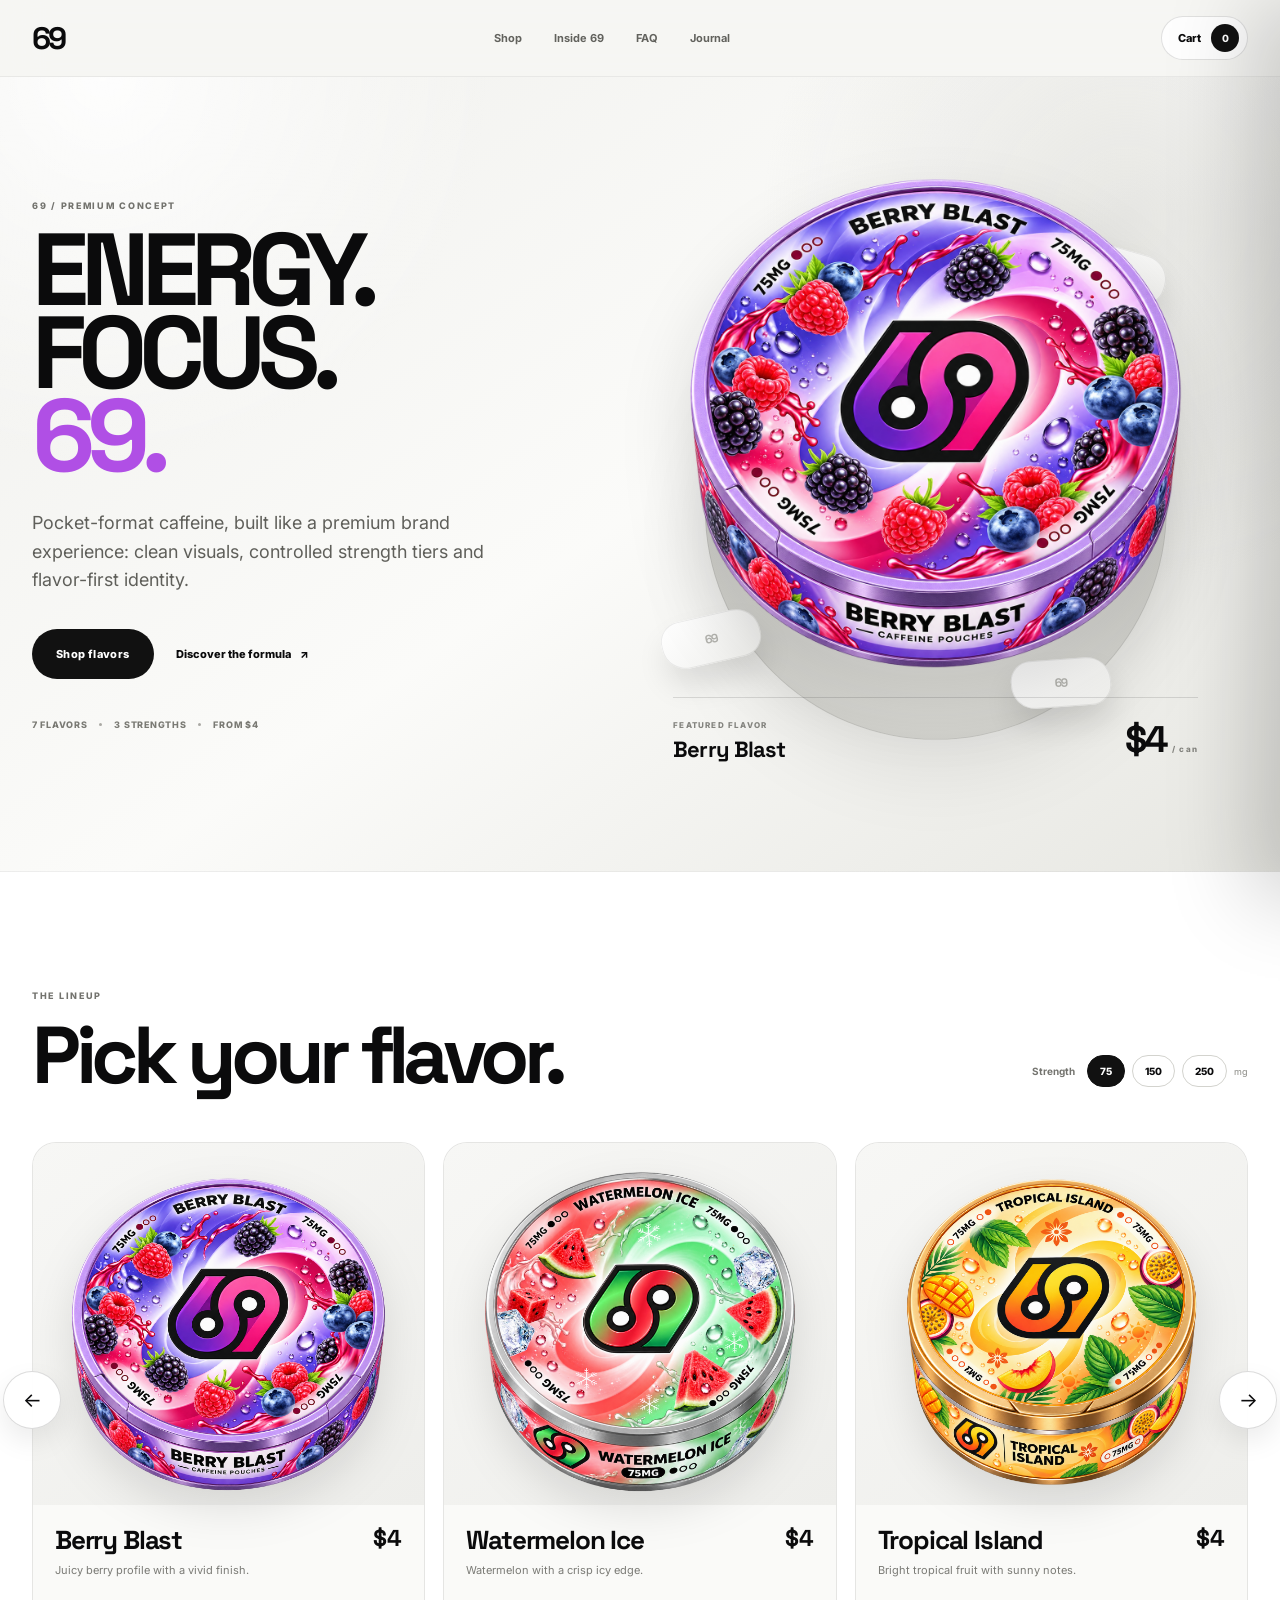
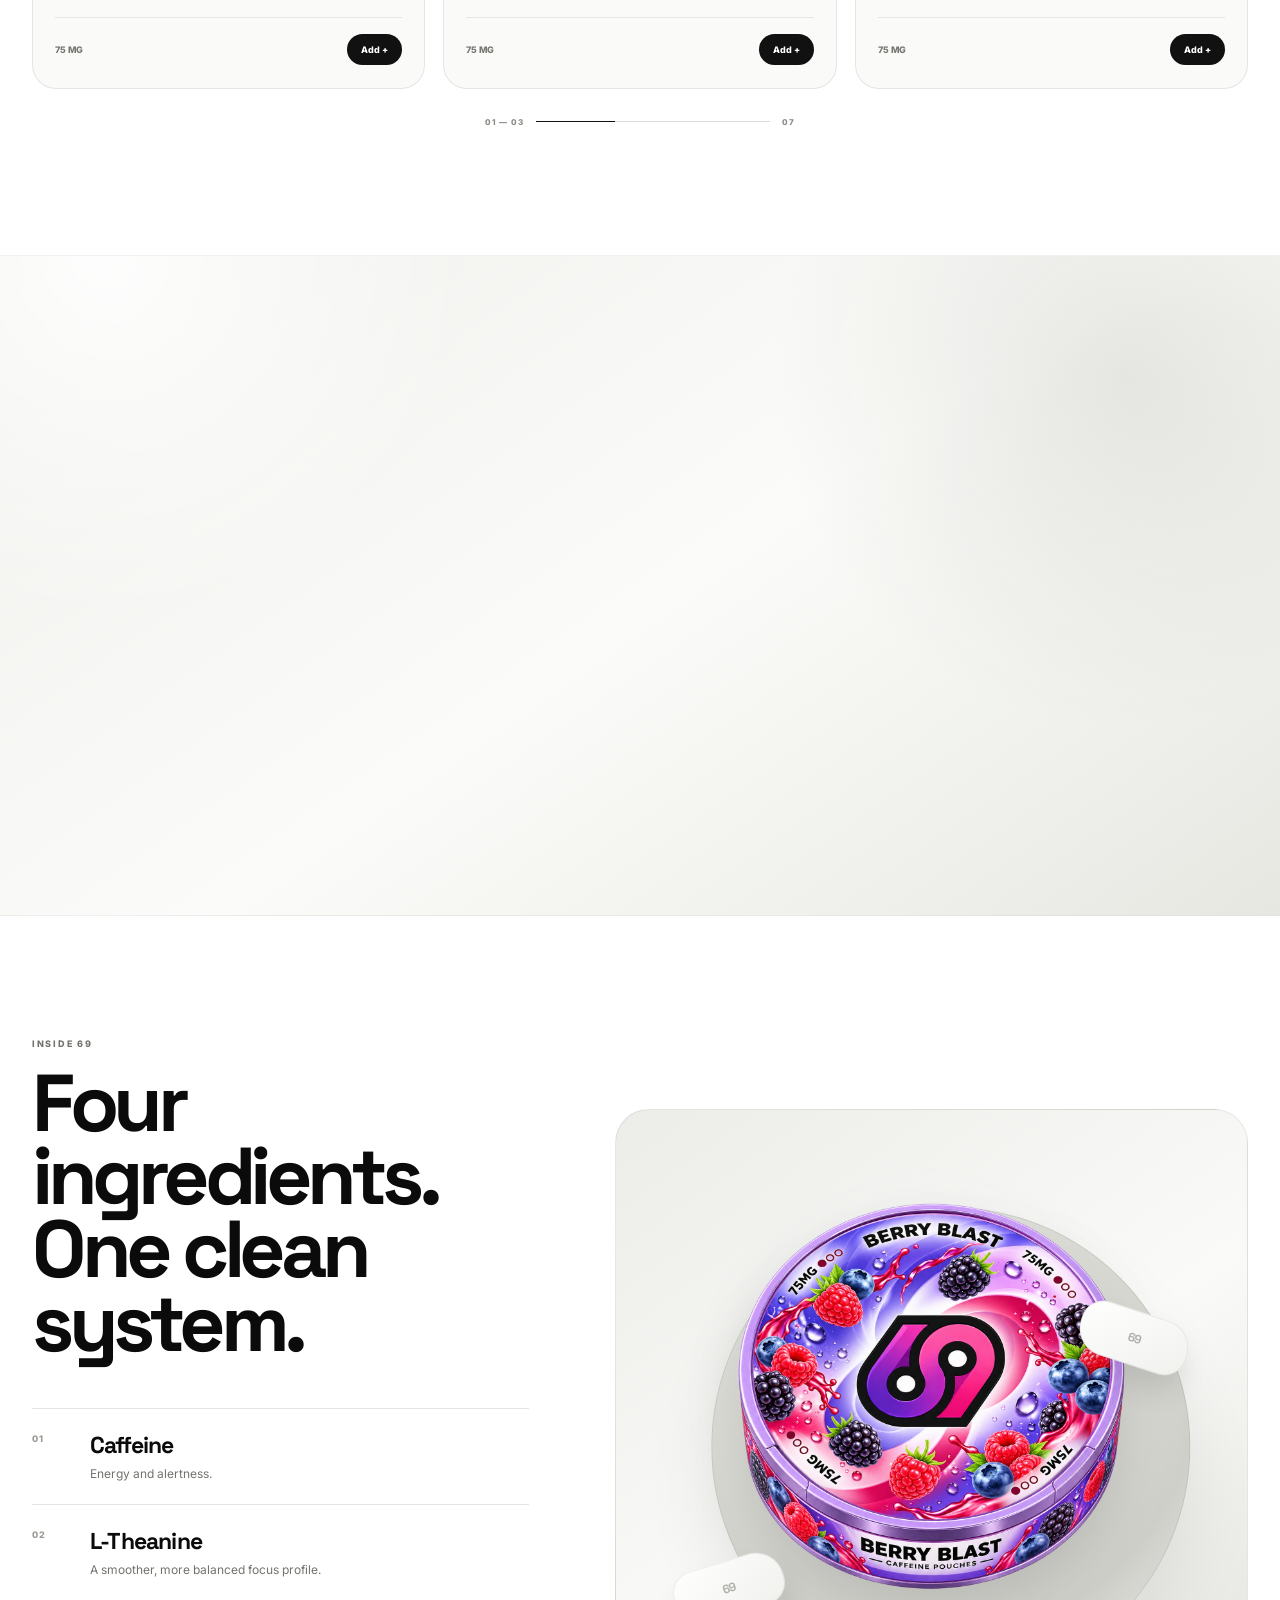
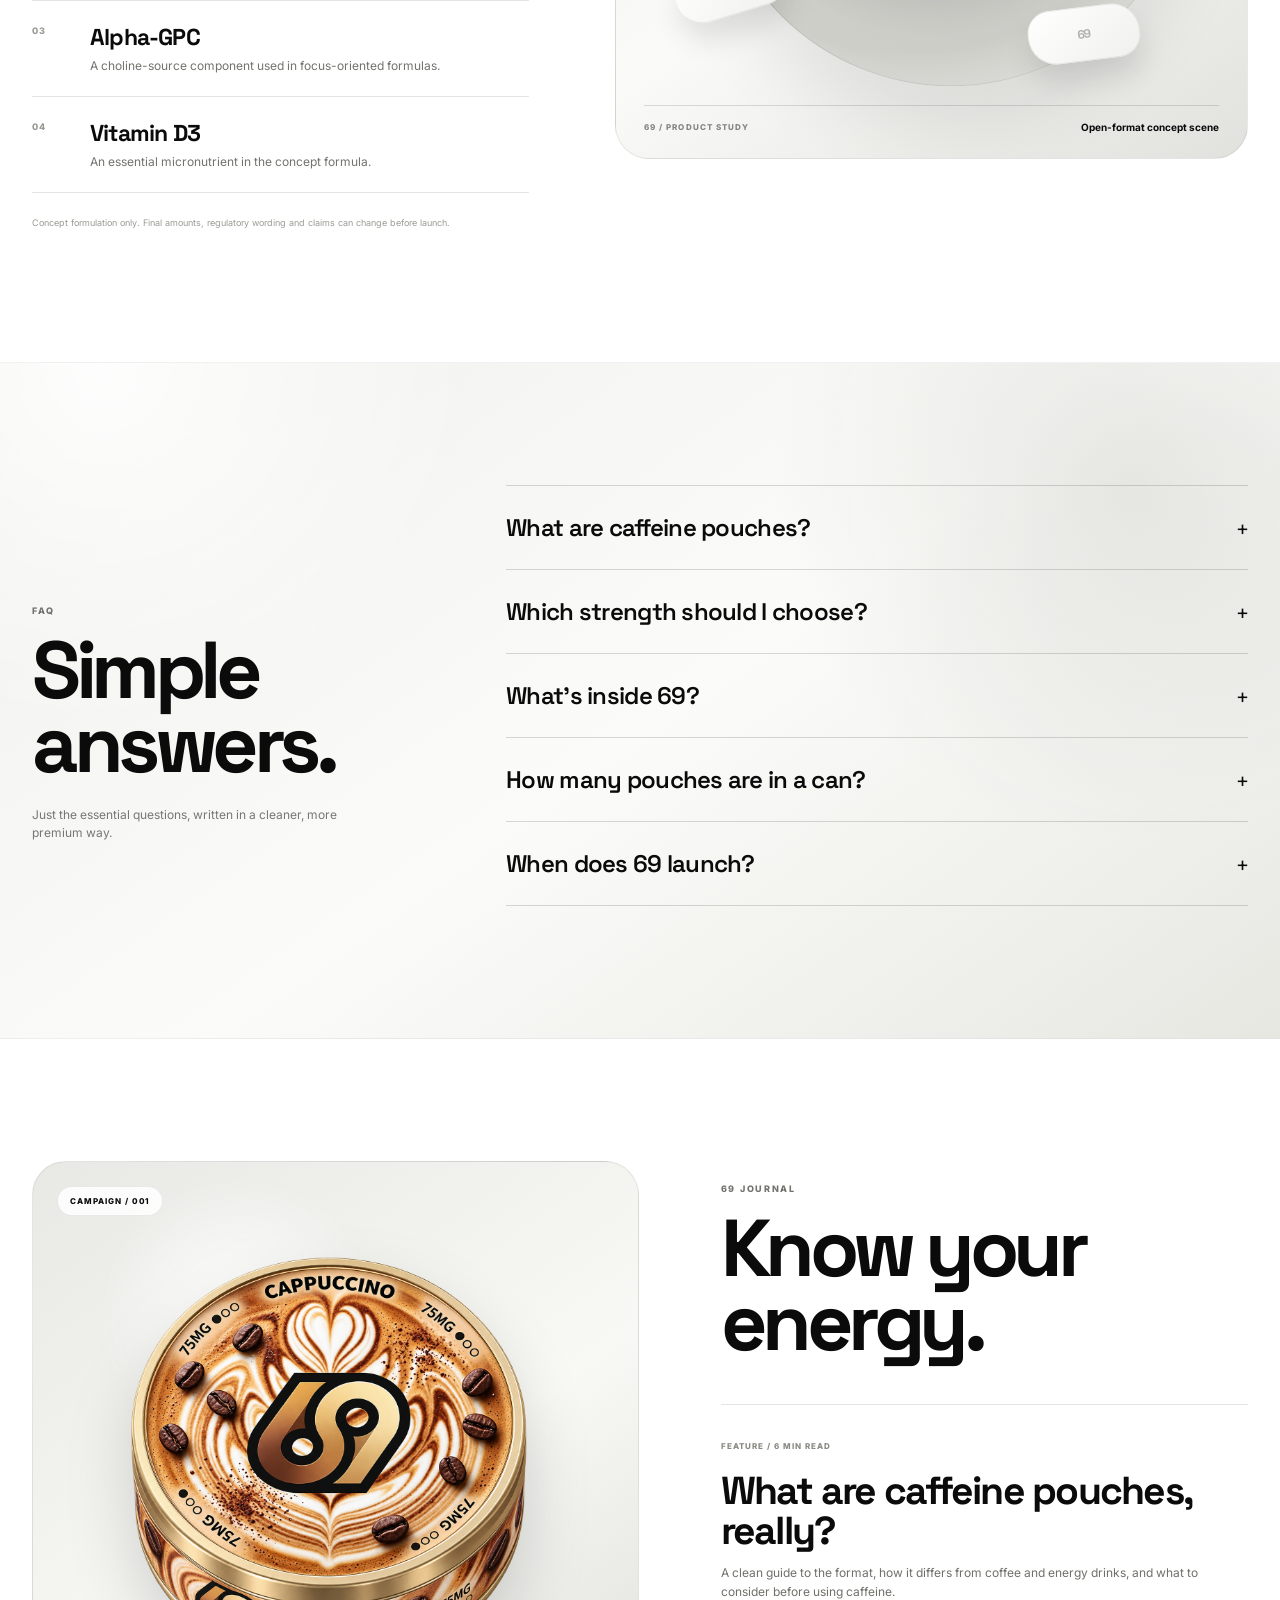
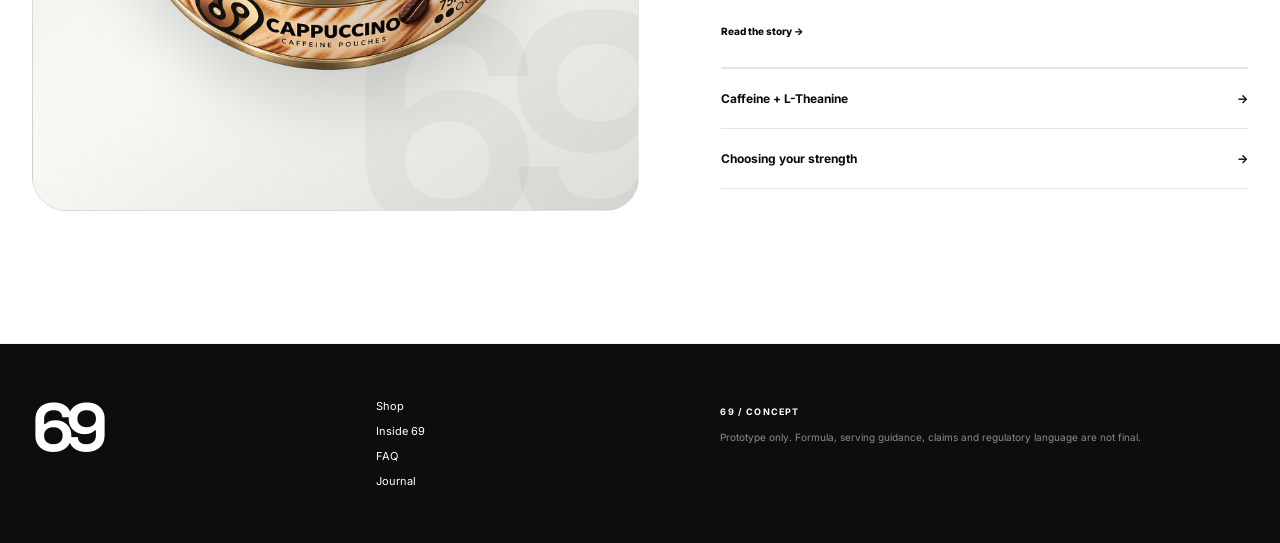
==== commit a3de4480: "Add files via upload" ====
--- a/index.html
+++ b/index.html
@@ -245,6 +245,6 @@
   </aside>
 
   <div class="toast" id="toast"></div>
-  <script src="script.js?v=product-pages-v2"></script>
+  <script src="script.js?v=product-v3-premium"></script>
 </body>
 </html>
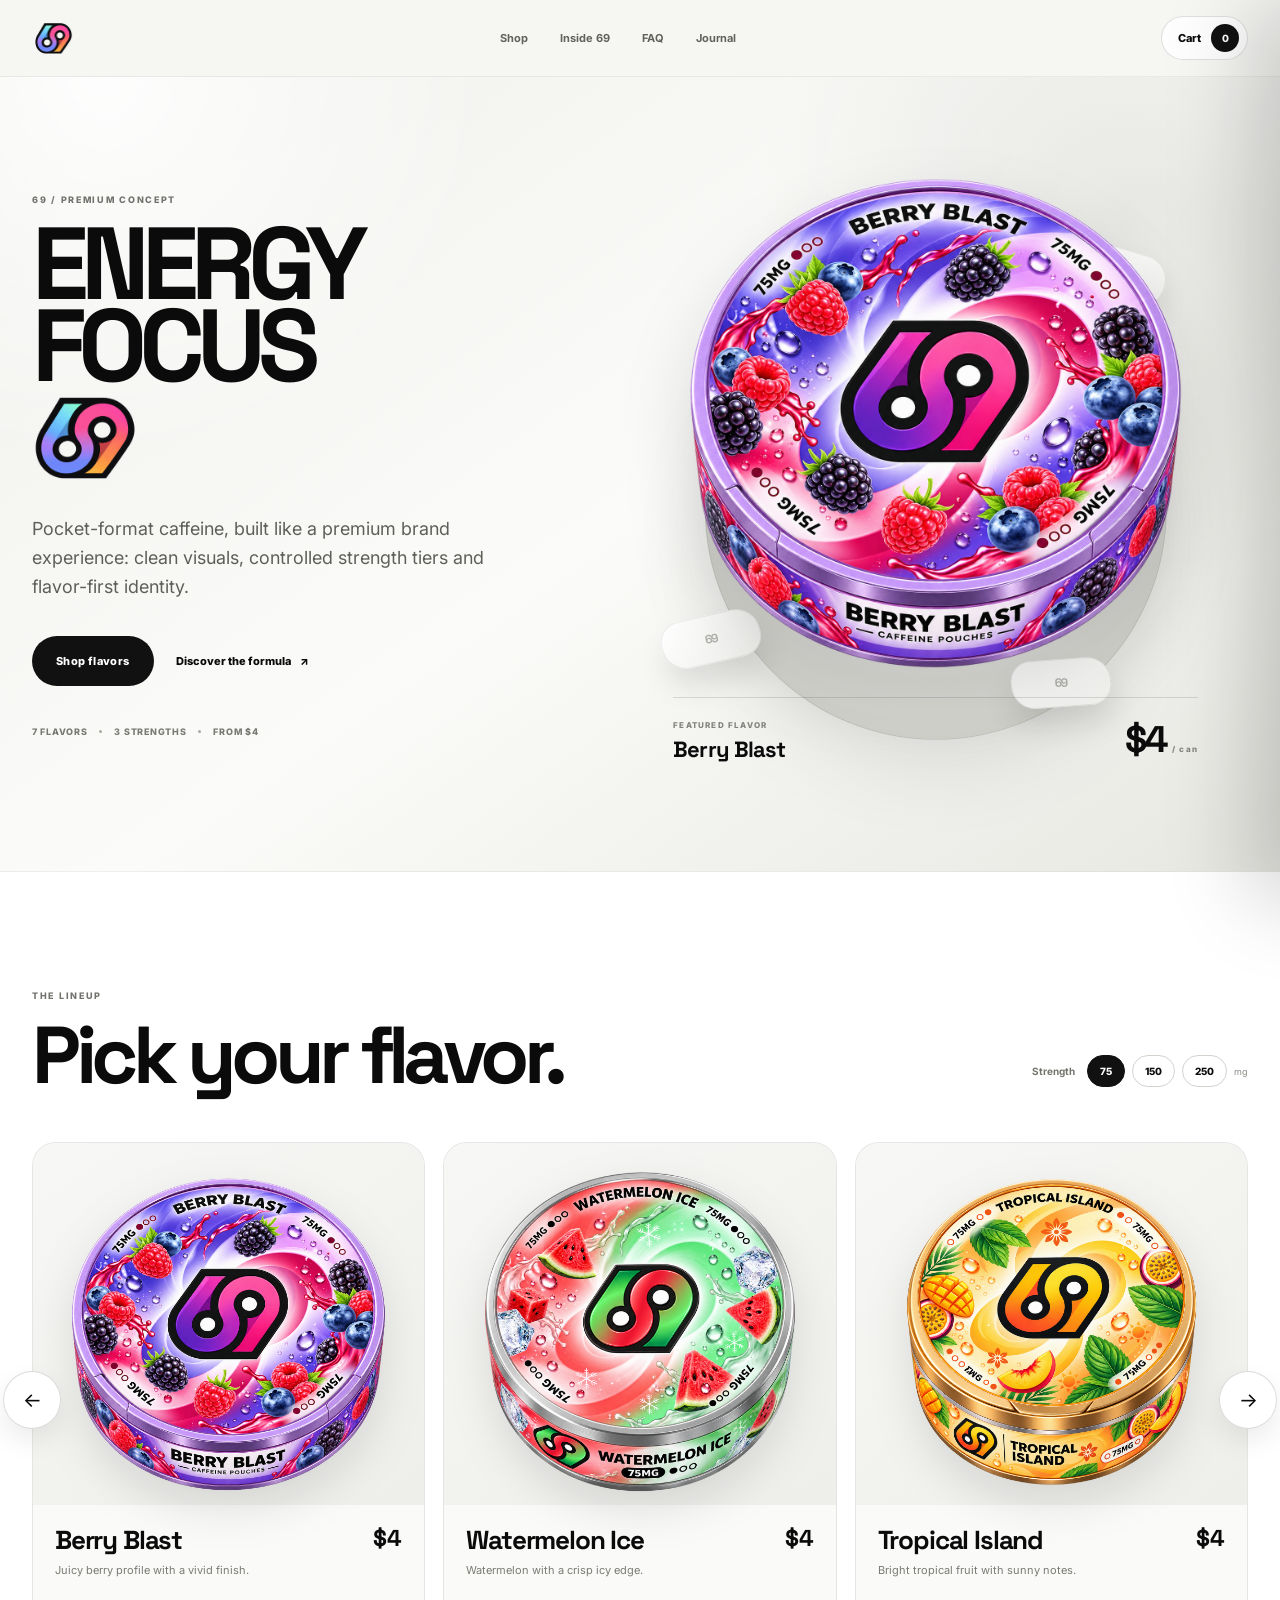
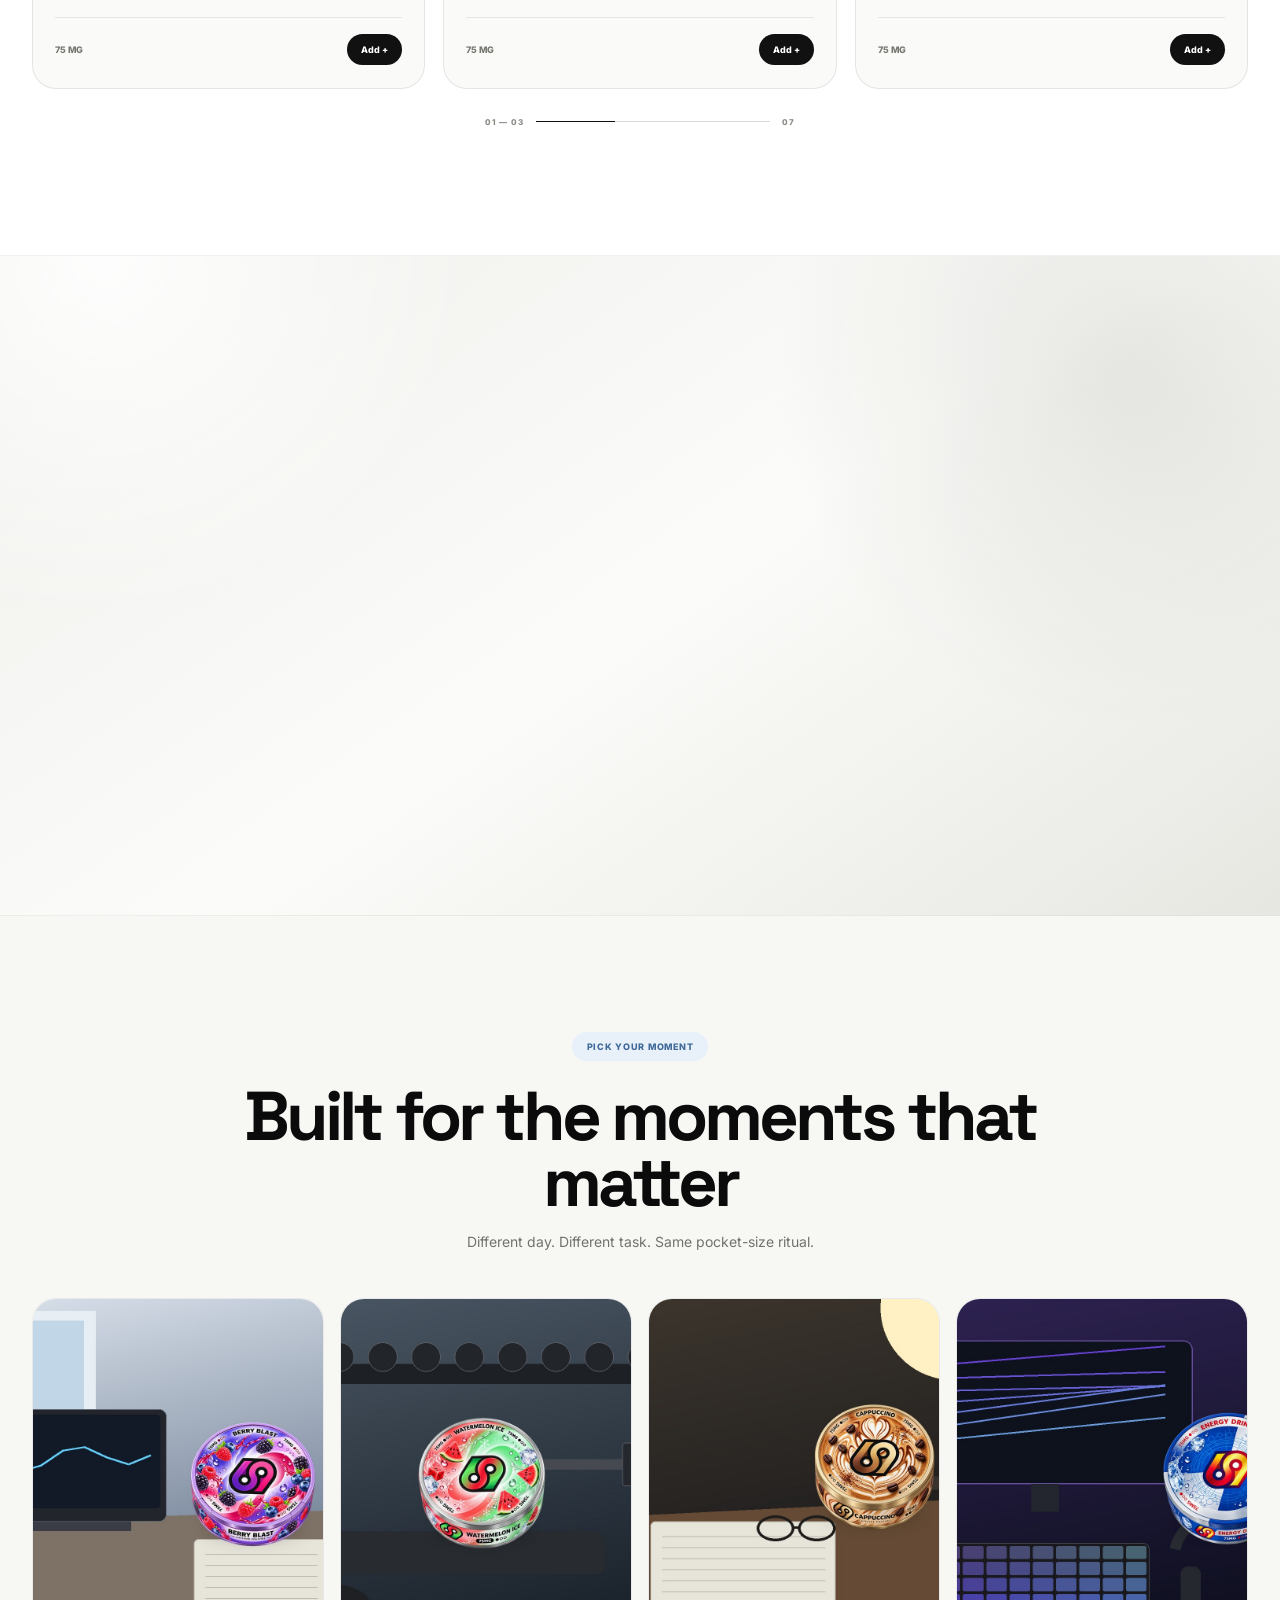
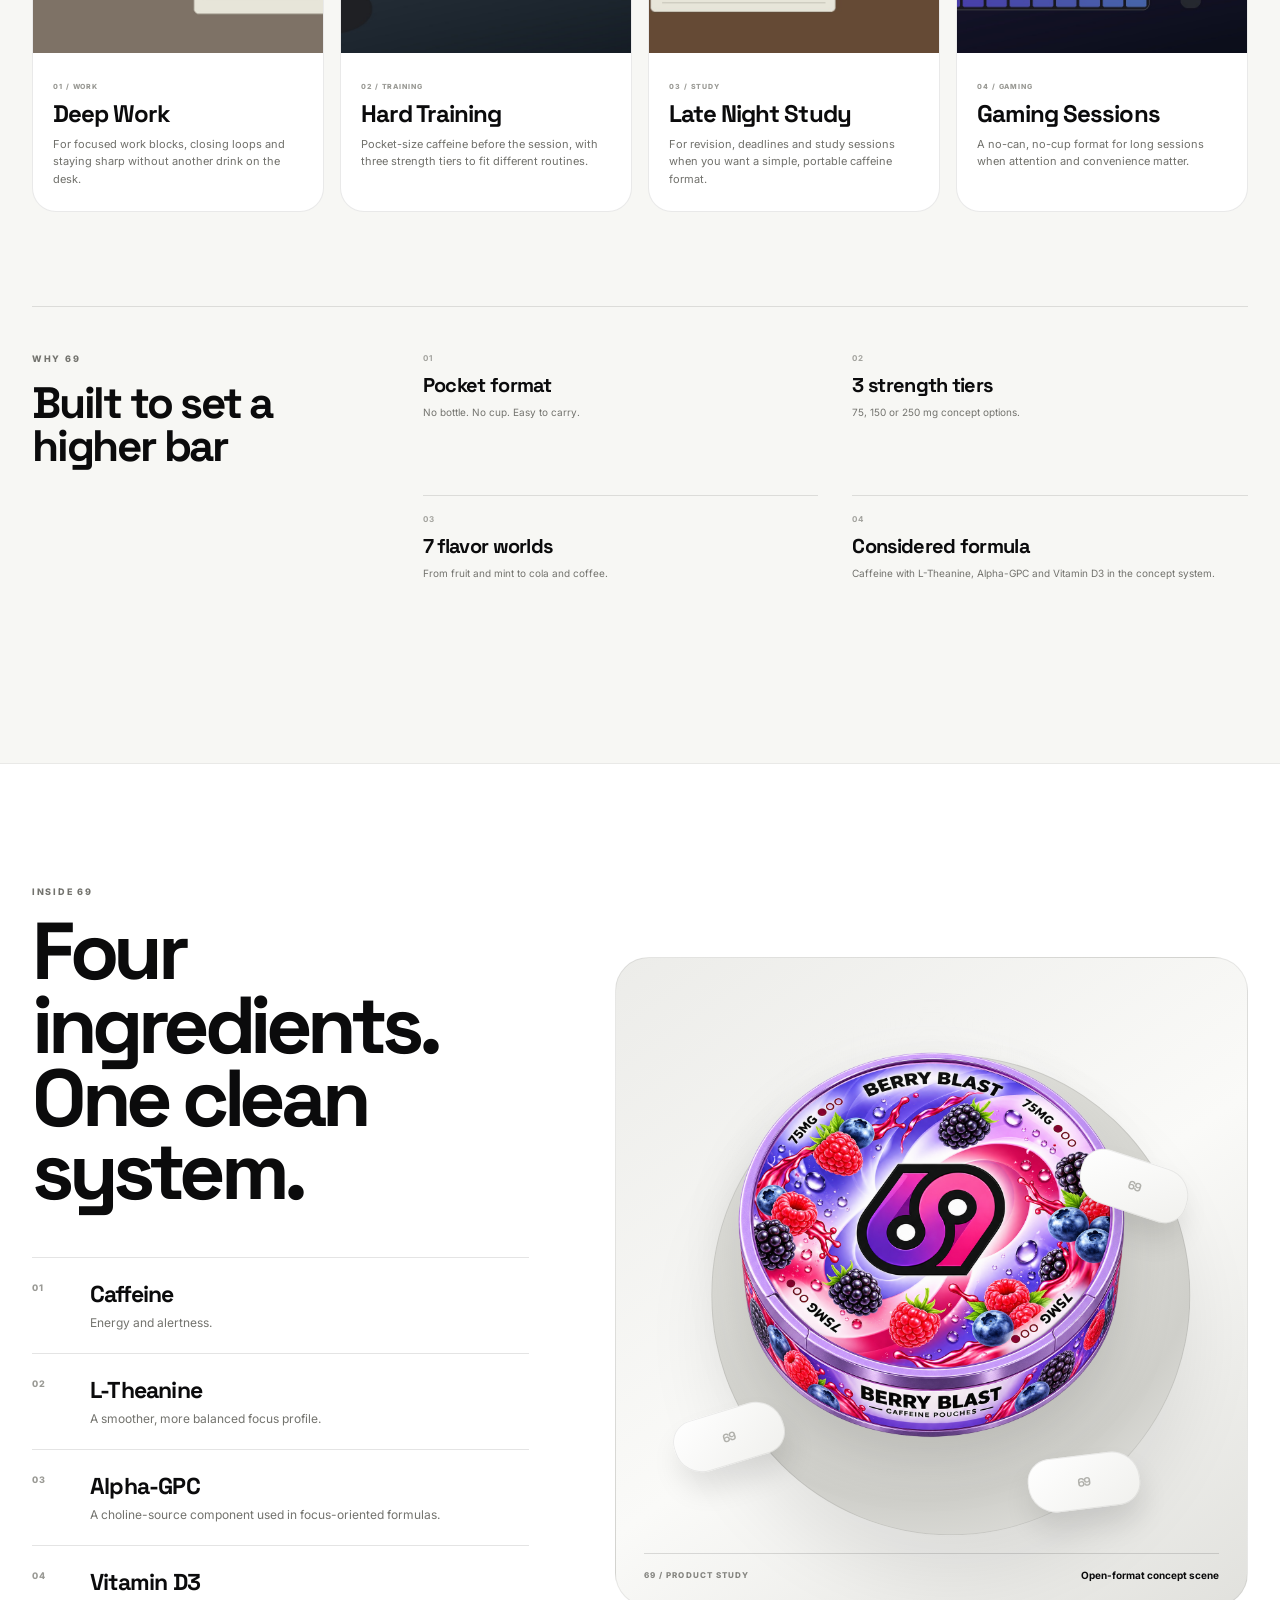
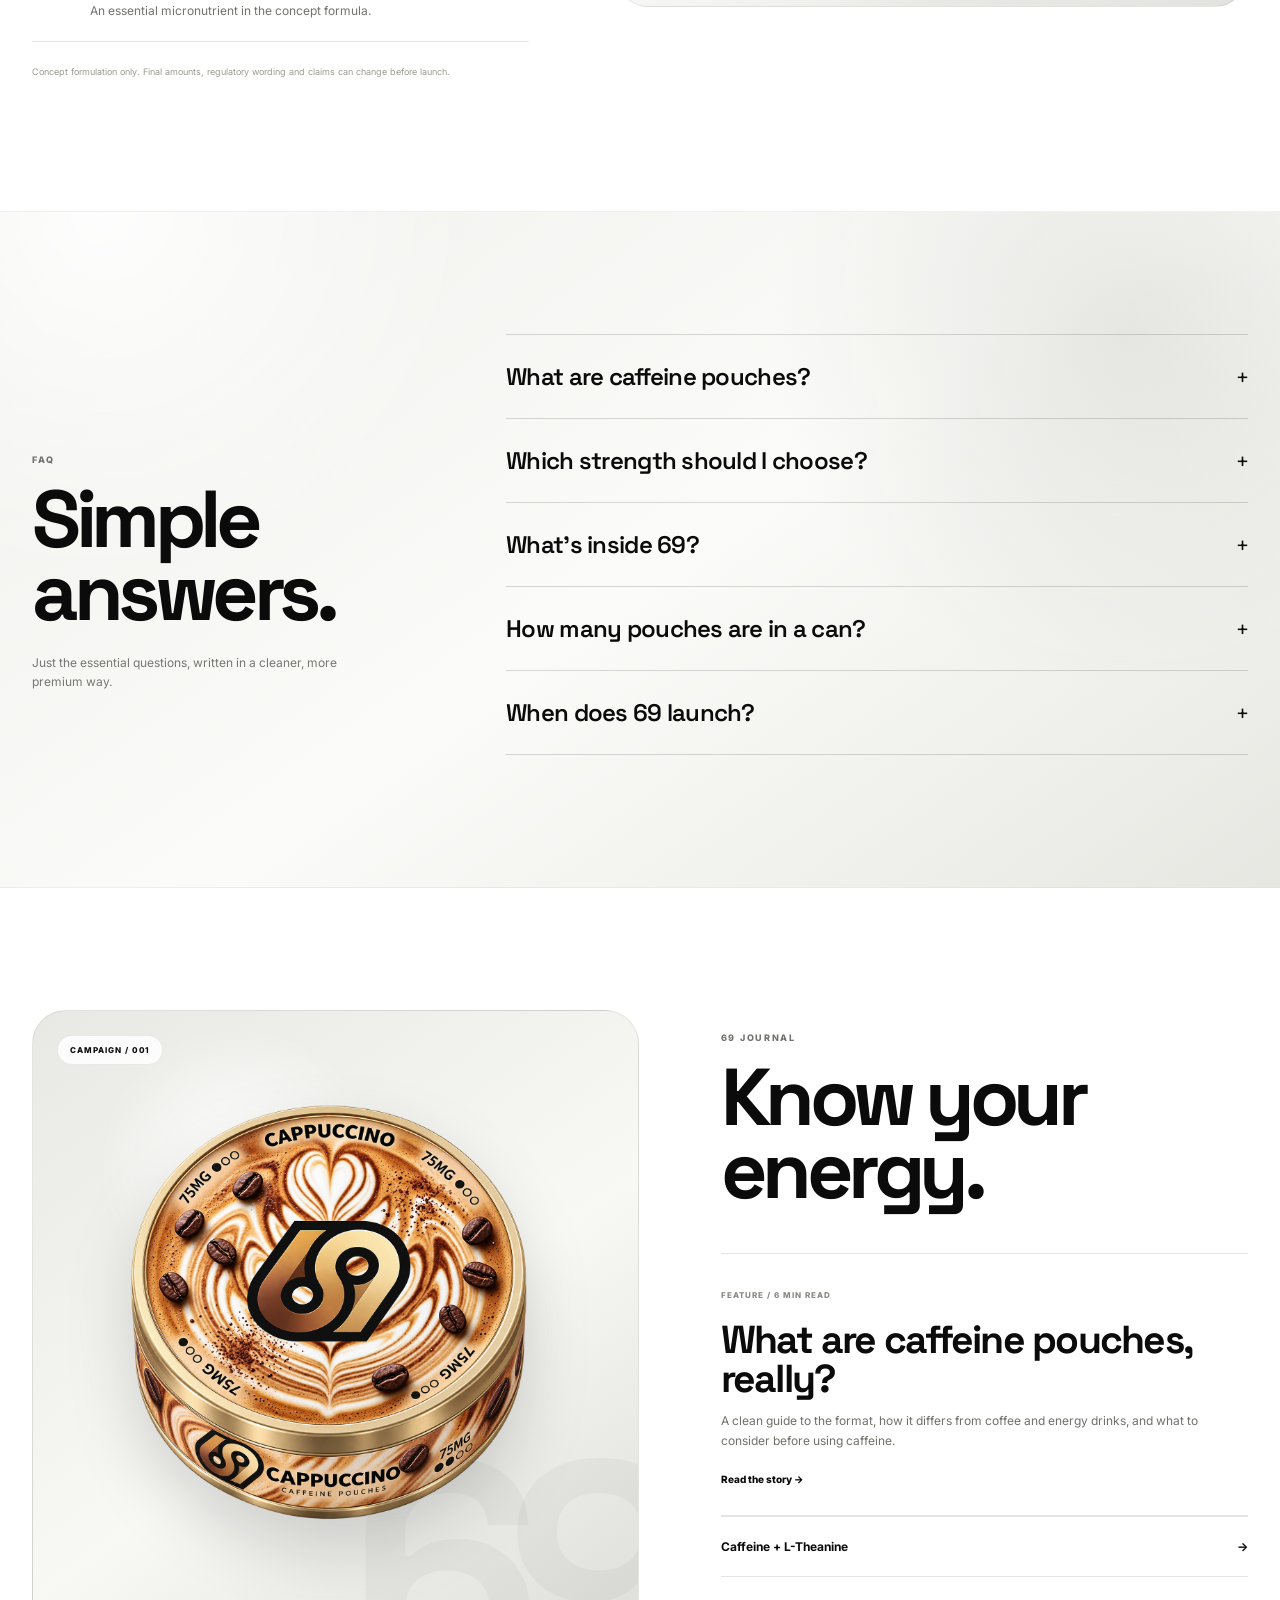
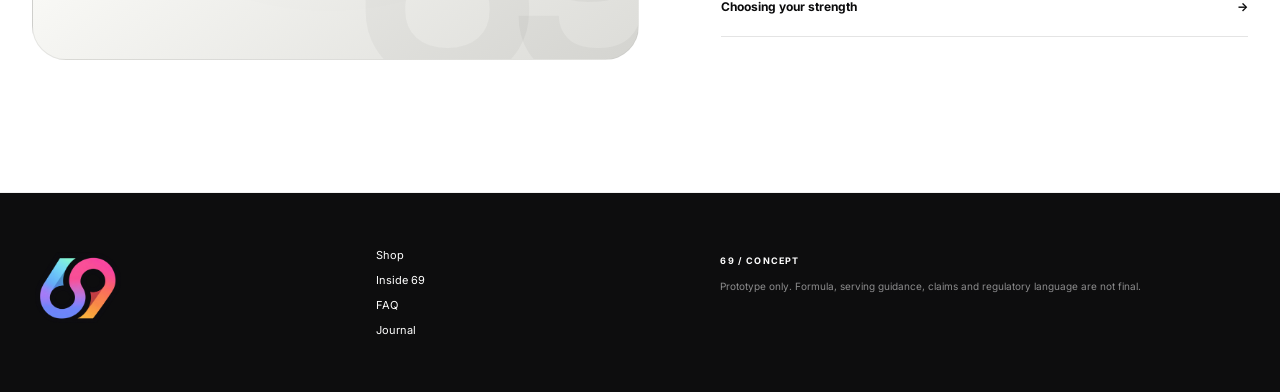
==== commit d5f7a27a: "Add files via upload" ====
--- a/index.html
+++ b/index.html
@@ -9,12 +9,12 @@
   <link rel="preconnect" href="https://fonts.googleapis.com">
   <link rel="preconnect" href="https://fonts.gstatic.com" crossorigin>
   <link href="https://fonts.googleapis.com/css2?family=Inter:wght@400;500;600;700;800&family=Space+Grotesk:wght@500;600;700&display=swap" rel="stylesheet">
-  <link rel="stylesheet" href="styles.css?v=5full" />
+  <link rel="stylesheet" href="styles.css?v=brand-v4" />
 </head>
 <body>
   <header class="site-header">
     <nav class="nav shell">
-      <a href="#top" class="wordmark" aria-label="69 home">69</a>
+      <a href="#top" class="wordmark logo-link" aria-label="69 home"><img src="69-logo-small.png" alt="69"></a>
       <div class="nav-links">
         <a href="#shop">Shop</a>
         <a href="#inside">Inside 69</a>
@@ -30,7 +30,7 @@
       <div class="shell hero-grid">
         <div class="hero-copy reveal">
           <p class="eyebrow">69 / PREMIUM CONCEPT</p>
-          <h1>ENERGY.<br>FOCUS.<br><span>69.</span></h1>
+          <h1>ENERGY<br>FOCUS<br><span class="hero-brand-line"><img src="69-logo.png" alt="69"></span></h1>
           <p class="hero-lead">Pocket-format caffeine, built like a premium brand experience: clean visuals, controlled strength tiers and flavor-first identity.</p>
           <div class="hero-actions">
             <a href="#shop" class="button button-dark">Shop flavors</a>
@@ -101,8 +101,70 @@
     <section class="panel panel-statement">
       <div class="shell statement-layout reveal">
         <p class="eyebrow">THE FORMAT</p>
-        <h2>NO CUP.<br>NO CAN.<br>JUST <span>69.</span></h2>
+        <h2>NO CUP<br>NO CAN<br><span class="statement-brand">JUST <img src="69-logo.png" alt="69"></span></h2>
         <p class="statement-copy">Built around a simple idea: energy should look premium, travel lightly and fit modern routines.</p>
+      </div>
+    </section>
+
+
+    <section class="panel panel-moments" id="moments">
+      <div class="shell">
+        <div class="moments-heading reveal">
+          <span class="moments-pill">PICK YOUR MOMENT</span>
+          <h2>Built for the moments that matter</h2>
+          <p>Different day. Different task. Same pocket-size ritual.</p>
+        </div>
+
+        <div class="moments-grid">
+          <article class="moment-card reveal">
+            <div class="moment-image"><img src="moment-deep-work.jpg" alt="69 caffeine pouches for focused work"></div>
+            <div class="moment-copy">
+              <small>01 / WORK</small>
+              <h3>Deep Work</h3>
+              <p>For focused work blocks, closing loops and staying sharp without another drink on the desk.</p>
+            </div>
+          </article>
+
+          <article class="moment-card reveal">
+            <div class="moment-image"><img src="moment-training.jpg" alt="69 caffeine pouches before training"></div>
+            <div class="moment-copy">
+              <small>02 / TRAINING</small>
+              <h3>Hard Training</h3>
+              <p>Pocket-size caffeine before the session, with three strength tiers to fit different routines.</p>
+            </div>
+          </article>
+
+          <article class="moment-card reveal">
+            <div class="moment-image"><img src="moment-study.jpg" alt="69 caffeine pouches for late night study"></div>
+            <div class="moment-copy">
+              <small>03 / STUDY</small>
+              <h3>Late Night Study</h3>
+              <p>For revision, deadlines and study sessions when you want a simple, portable caffeine format.</p>
+            </div>
+          </article>
+
+          <article class="moment-card reveal">
+            <div class="moment-image"><img src="moment-gaming.jpg" alt="69 caffeine pouches for gaming"></div>
+            <div class="moment-copy">
+              <small>04 / GAMING</small>
+              <h3>Gaming Sessions</h3>
+              <p>A no-can, no-cup format for long sessions when attention and convenience matter.</p>
+            </div>
+          </article>
+        </div>
+
+        <div class="why69 reveal">
+          <div class="why69-title">
+            <p class="eyebrow">WHY 69</p>
+            <h3>Built to set a higher bar</h3>
+          </div>
+          <div class="why69-grid">
+            <article><strong>01</strong><h4>Pocket format</h4><p>No bottle. No cup. Easy to carry.</p></article>
+            <article><strong>02</strong><h4>3 strength tiers</h4><p>75, 150 or 250 mg concept options.</p></article>
+            <article><strong>03</strong><h4>7 flavor worlds</h4><p>From fruit and mint to cola and coffee.</p></article>
+            <article><strong>04</strong><h4>Considered formula</h4><p>Caffeine with L-Theanine, Alpha-GPC and Vitamin D3 in the concept system.</p></article>
+          </div>
+        </div>
       </div>
     </section>
 
@@ -213,7 +275,7 @@
 
   <footer class="site-footer">
     <div class="shell footer-grid">
-      <div class="footer-logo">69</div>
+      <div class="footer-logo"><img src="69-logo.png" alt="69"></div>
       <div class="footer-links">
         <a href="#shop">Shop</a>
         <a href="#inside">Inside 69</a>
@@ -245,6 +307,6 @@
   </aside>
 
   <div class="toast" id="toast"></div>
-  <script src="script.js?v=product-v3-premium"></script>
+  <script src="script.js?v=brand-v4"></script>
 </body>
 </html>
--- a/styles.css
+++ b/styles.css
@@ -449,3 +449,70 @@
   html{scroll-behavior:auto}
   *,*::before,*::after{animation:none!important;transition:none!important}
 }
+
+/* ===== BRAND V4 — LOGO + MOMENTS ===== */
+.logo-link{display:flex;align-items:center;justify-content:center;width:43px;height:43px}
+.logo-link img{width:39px;height:39px;object-fit:contain;display:block}
+
+.hero-brand-line{display:block;height:.9em;margin-top:.035em}
+.hero-brand-line img{height:.88em;width:auto;display:block}
+
+.statement-brand{display:flex;align-items:center;gap:.16em;white-space:nowrap}
+.statement-brand img{height:.77em;width:auto;display:inline-block}
+
+.footer-logo{display:flex;align-items:flex-start}
+.footer-logo img{width:92px;height:auto;display:block}
+
+.panel-moments{background:#f7f7f4;padding:116px 0 126px}
+.moments-heading{text-align:center;max-width:870px;margin:0 auto 48px}
+.moments-pill{
+  display:inline-flex;align-items:center;justify-content:center;padding:9px 15px;border-radius:999px;
+  background:#e8f1fa;color:#406a99;font-size:9px;font-weight:800;letter-spacing:.08em
+}
+.moments-heading h2{
+  margin:22px 0 0;font-family:"Space Grotesk",sans-serif;font-size:clamp(48px,5.4vw,78px);
+  line-height:.96;letter-spacing:-.058em
+}
+.moments-heading p{margin:18px 0 0;color:#72726d;font-size:14px}
+.moments-grid{display:grid;grid-template-columns:repeat(4,minmax(0,1fr));gap:16px}
+.moment-card{
+  border:1px solid rgba(0,0,0,.085);border-radius:24px;overflow:hidden;background:#fff;
+  transition:transform .24s ease,box-shadow .24s ease,border-color .24s ease
+}
+.moment-card:hover{transform:translateY(-5px);box-shadow:0 24px 58px rgba(0,0,0,.08);border-color:rgba(0,0,0,.13)}
+.moment-image{aspect-ratio:.82/1;overflow:hidden;background:#e9e9e5}
+.moment-image img{width:100%;height:100%;object-fit:cover;display:block;transition:transform .45s var(--ease)}
+.moment-card:hover .moment-image img{transform:scale(1.025)}
+.moment-copy{padding:20px 20px 23px}
+.moment-copy small{color:#9a9a95;font-size:7px;font-weight:800;letter-spacing:.13em}
+.moment-copy h3{margin:9px 0 0;font-family:"Space Grotesk",sans-serif;font-size:24px;line-height:1;letter-spacing:-.04em}
+.moment-copy p{margin:10px 0 0;color:#70706b;font-size:11px;line-height:1.58}
+
+.why69{
+  margin-top:94px;padding-top:46px;border-top:1px solid rgba(0,0,0,.11);
+  display:grid;grid-template-columns:.56fr 1.44fr;gap:70px;align-items:start
+}
+.why69-title h3{
+  margin:0;max-width:390px;font-family:"Space Grotesk",sans-serif;font-size:44px;line-height:.98;letter-spacing:-.05em
+}
+.why69-grid{display:grid;grid-template-columns:repeat(2,1fr);gap:0 34px}
+.why69-grid article{min-height:142px;padding:18px 0 23px;border-top:1px solid rgba(0,0,0,.11)}
+.why69-grid article:nth-child(-n+2){border-top:0;padding-top:0}
+.why69-grid strong{display:block;color:#a3a39e;font-size:8px;letter-spacing:.1em}
+.why69-grid h4{margin:9px 0 0;font-family:"Space Grotesk",sans-serif;font-size:20px;letter-spacing:-.035em}
+.why69-grid p{margin:7px 0 0;color:#73736e;font-size:10px;line-height:1.52}
+
+@media(max-width:1050px){
+  .moments-grid{grid-template-columns:repeat(2,1fr)}
+  .moment-image{aspect-ratio:1.05/1}
+  .why69{grid-template-columns:1fr;gap:38px}
+}
+@media(max-width:650px){
+  .hero-brand-line img{height:.82em}
+  .statement-brand{align-items:flex-end}
+  .statement-brand img{height:.72em}
+  .moments-grid{grid-template-columns:1fr}
+  .moment-image{aspect-ratio:1.25/1}
+  .why69-grid{grid-template-columns:1fr}
+  .why69-grid article:nth-child(2){border-top:1px solid rgba(0,0,0,.11);padding-top:18px}
+}
